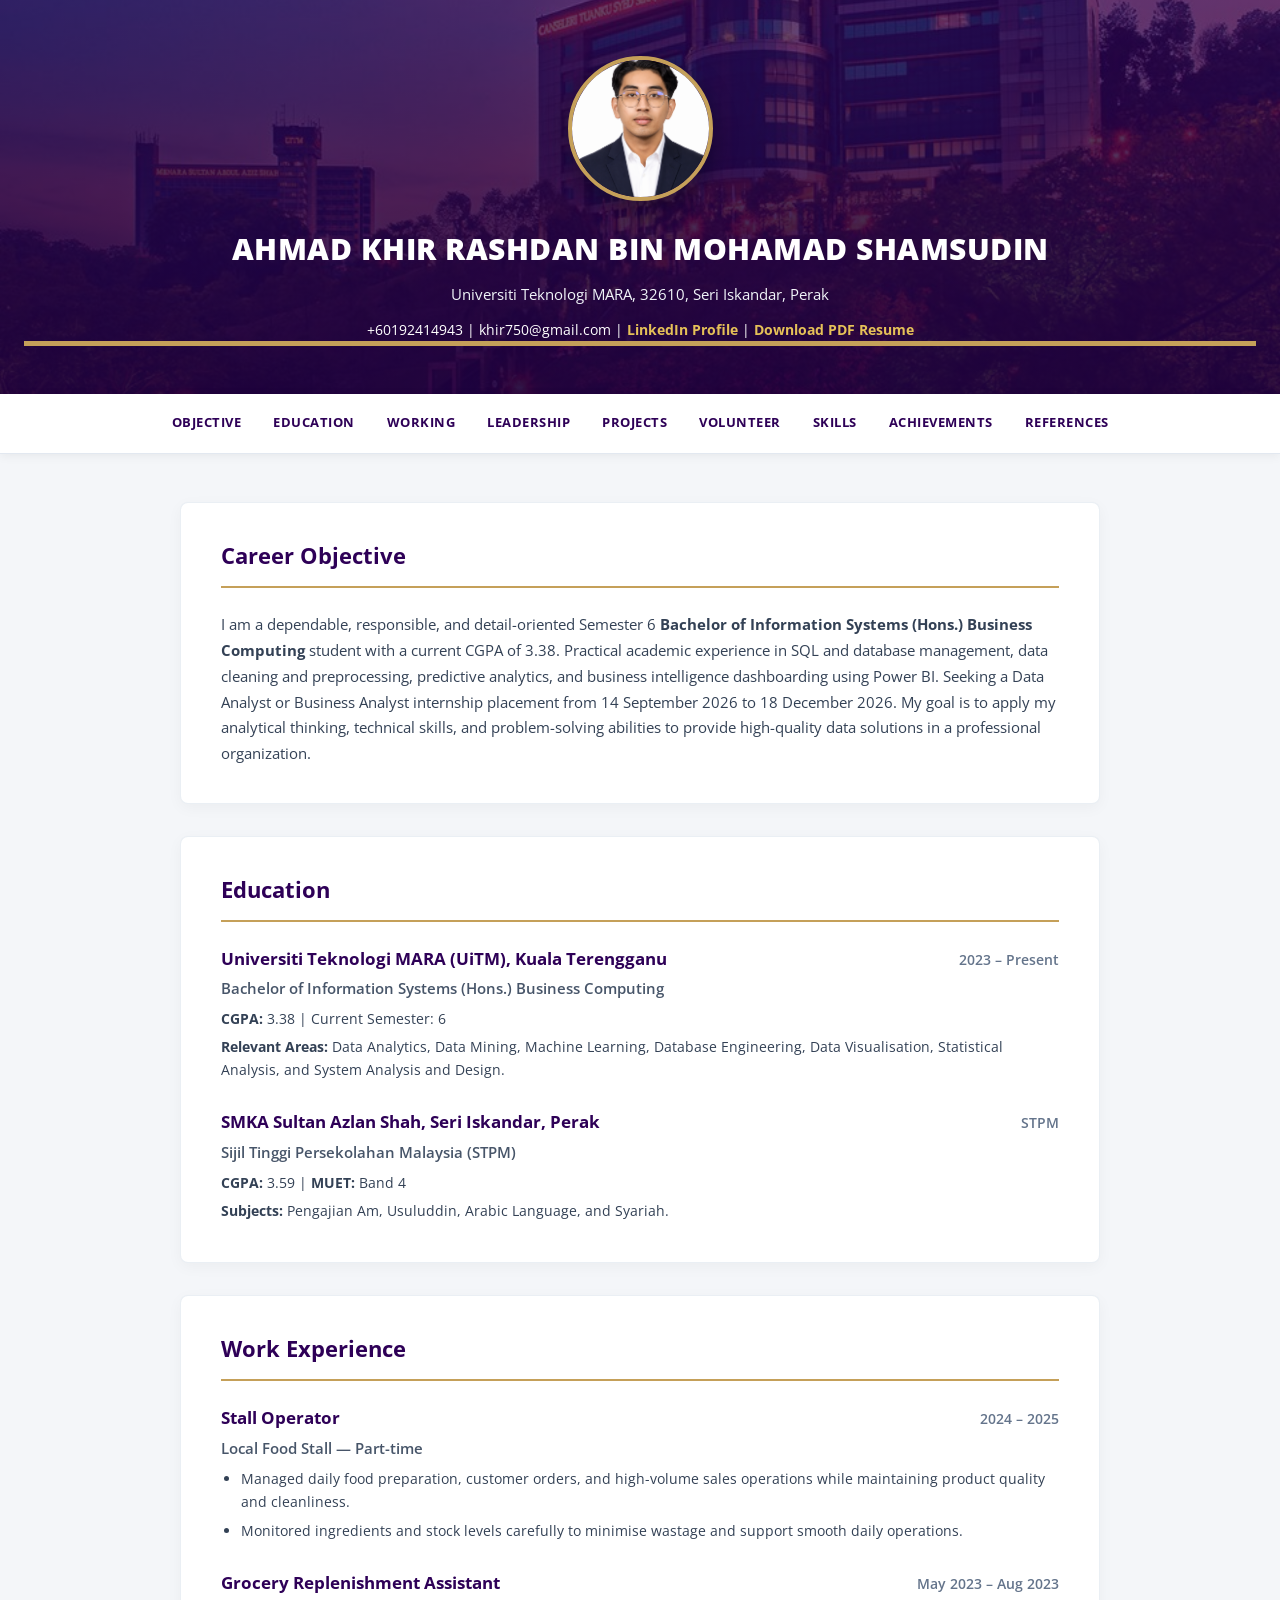
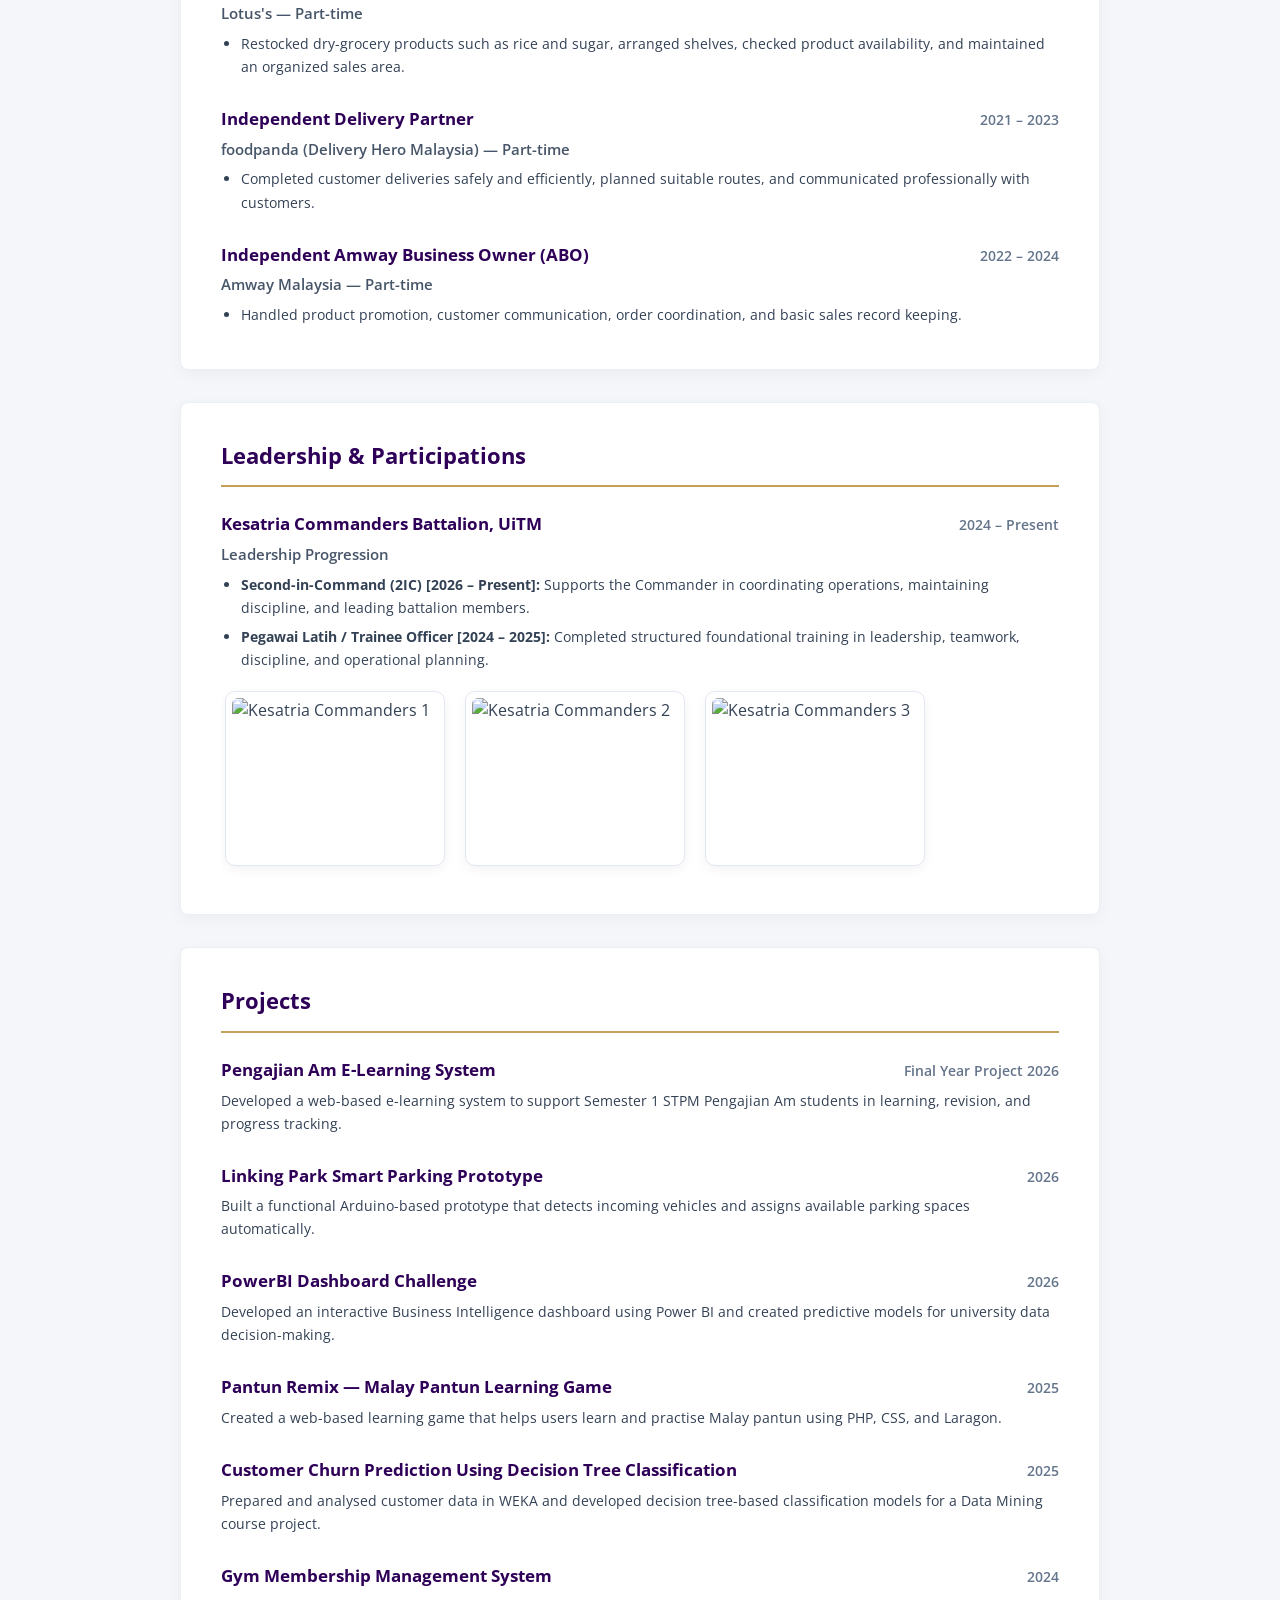
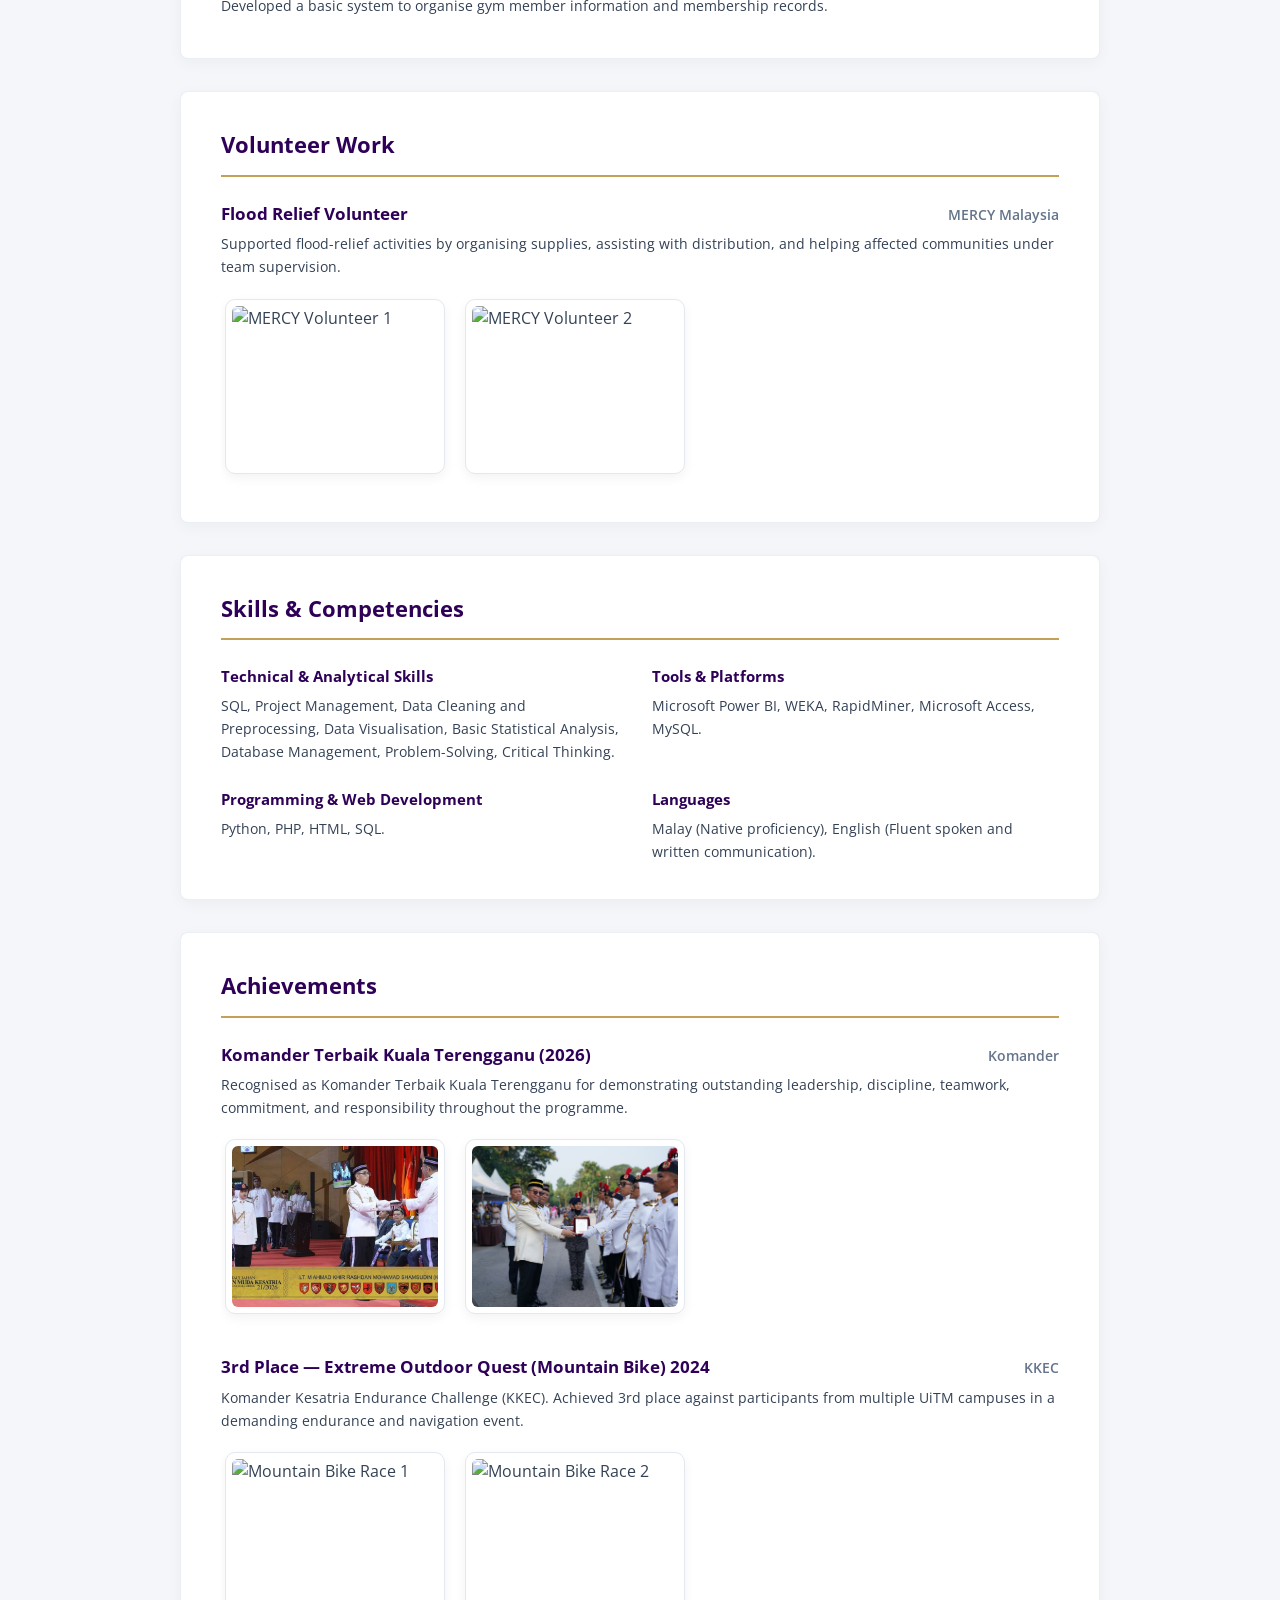
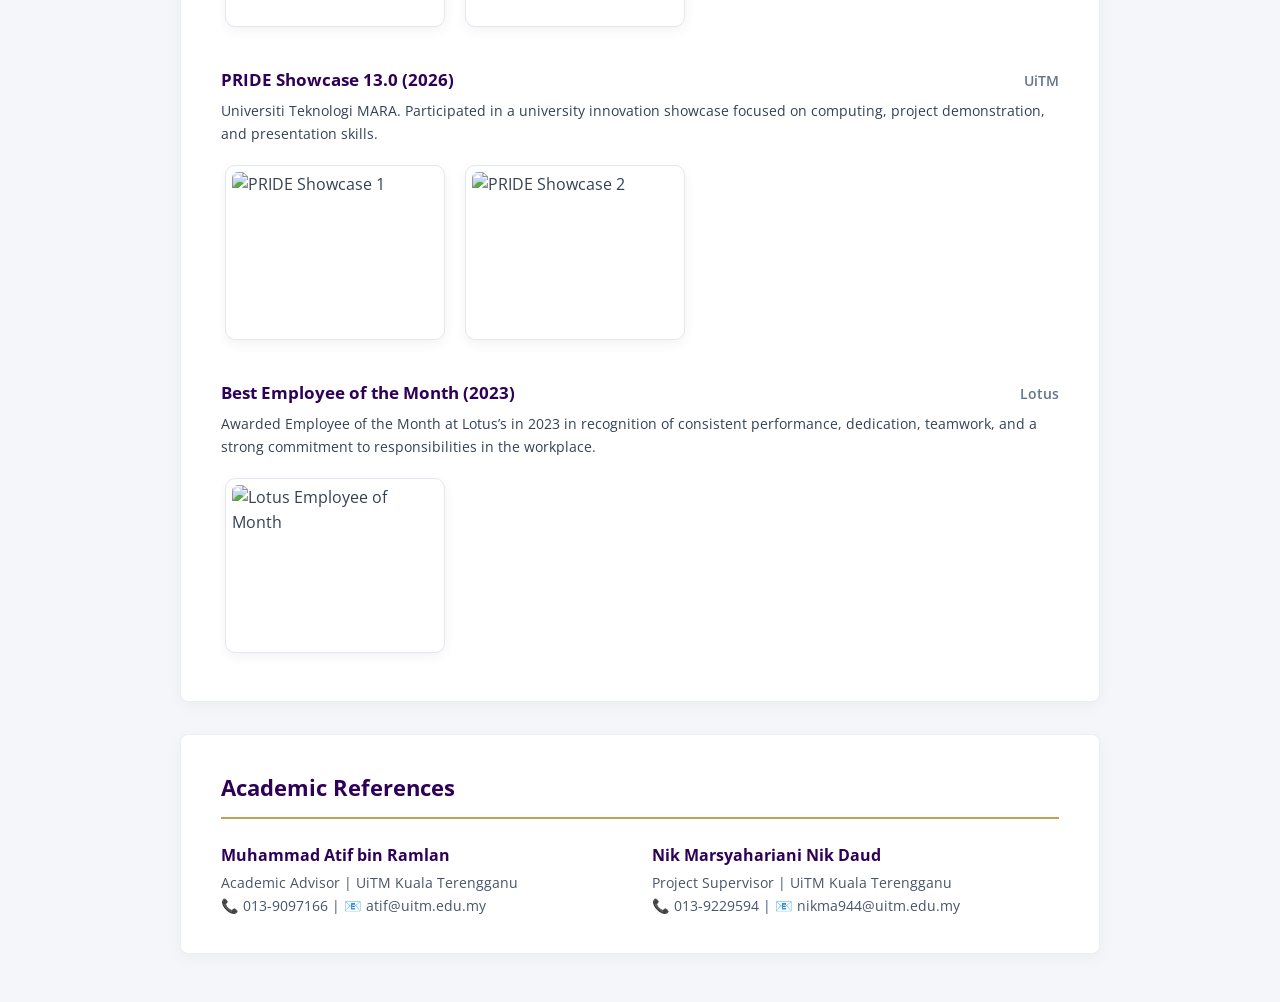
==== index.html @ ce9e4e2b "Remove external via.placeholder.com links completely and fix root workspace file paths" ====
<!DOCTYPE html>
<html lang="en">
<head>
  <meta charset="UTF-8">
  <meta name="viewport" content="width=device-width, initial-scale=1.0">
  <meta name="description" content="Resume & Portfolio - Ahmad Khir Rashdan Bin Mohamad Shamsudin">
  <title>Ahmad Khir Rashdan | Resume & Portfolio</title>
  <!-- Google Fonts -->
  <link rel="preconnect" href="https://fonts.googleapis.com">
  <link rel="preconnect" href="https://fonts.gstatic.com" crossorigin>
  <link href="https://fonts.googleapis.com/css2?family=Open+Sans:wght@400;600;700;800&display=swap" rel="stylesheet">
  <link rel="stylesheet" href="styles.css">
</head>
<body>

  <!-- TOP HEADER BANNER -->
  <header class="header-banner">
    
    <!-- UiTM Background Image Overlay -->
    <div class="header-bg-overlay"></div>

    <div class="header-content">
      
      <!-- Circular Profile Picture Container with Gold Ring -->
      <div class="profile-avatar-container">
        <img src="picture.png" alt="Ahmad Khir Rashdan" class="profile-img">
        <div class="profile-avatar-fallback">
          <span>AKR</span>
        </div>
      </div>

      <!-- Candidate Name & Details -->
      <h1 class="candidate-name">AHMAD KHIR RASHDAN BIN MOHAMAD SHAMSUDIN</h1>
      <p class="candidate-location">Universiti Teknologi MARA, 32610, Seri Iskandar, Perak</p>
      
      <p class="candidate-contact">
        <a href="tel:+60192414943">+60192414943</a> | 
        <a href="mailto:khir750@gmail.com">khir750@gmail.com</a> | 
        <a href="https://linkedin.com" target="_blank" class="gold-link">LinkedIn Profile</a> |
        <a href="Dokumen/RESUME AHMAD KHIR RASHDAN BIN MOHAMAD SHAMSUDIN.pdf" target="_blank" download class="gold-link">Download PDF Resume</a>
      </p>

    </div>
    <!-- Gold Line Accent at Bottom of Header -->
    <div class="gold-accent-line"></div>
  </header>

  <!-- HORIZONTAL NAVIGATION BAR -->
  <nav class="main-navbar" id="navbar">
    <div class="nav-container">
      <ul class="nav-menu">
        <li><a href="#objective" class="nav-item active">OBJECTIVE</a></li>
        <li><a href="#education" class="nav-item">EDUCATION</a></li>
        <li><a href="#working" class="nav-item">WORKING</a></li>
        <li><a href="#leadership" class="nav-item">LEADERSHIP</a></li>
        <li><a href="#projects" class="nav-item">PROJECTS</a></li>
        <li><a href="#volunteer" class="nav-item">VOLUNTEER</a></li>
        <li><a href="#skills" class="nav-item">SKILLS</a></li>
        <li><a href="#achievements" class="nav-item">ACHIEVEMENTS</a></li>
        <li><a href="#references" class="nav-item">REFERENCES</a></li>
      </ul>
    </div>
  </nav>

  <!-- MAIN CONTENT CONTAINER -->
  <main class="page-body">
    <div class="content-wrapper">

      <!-- SECTION 1: OBJECTIVE -->
      <section id="objective" class="resume-card">
        <h2 class="card-title">Career Objective</h2>
        <div class="card-divider"></div>
        <p class="prose-text">
          I am a dependable, responsible, and detail-oriented Semester 6 <strong>Bachelor of Information Systems (Hons.) Business Computing</strong> student with a current CGPA of 3.38. Practical academic experience in SQL and database management, data cleaning and preprocessing, predictive analytics, and business intelligence dashboarding using Power BI. Seeking a Data Analyst or Business Analyst internship placement from 14 September 2026 to 18 December 2026. My goal is to apply my analytical thinking, technical skills, and problem-solving abilities to provide high-quality data solutions in a professional organization.
        </p>
      </section>

      <!-- SECTION 2: EDUCATION -->
      <section id="education" class="resume-card">
        <h2 class="card-title">Education</h2>
        <div class="card-divider"></div>
        
        <div class="entry-item">
          <div class="entry-header">
            <h3>Universiti Teknologi MARA (UiTM), Kuala Terengganu</h3>
            <span class="entry-date">2023 – Present</span>
          </div>
          <p class="entry-subtitle">Bachelor of Information Systems (Hons.) Business Computing</p>
          <p class="entry-detail"><strong>CGPA:</strong> 3.38 | Current Semester: 6</p>
          <p class="entry-detail"><strong>Relevant Areas:</strong> Data Analytics, Data Mining, Machine Learning, Database Engineering, Data Visualisation, Statistical Analysis, and System Analysis and Design.</p>
        </div>

        <div class="entry-item">
          <div class="entry-header">
            <h3>SMKA Sultan Azlan Shah, Seri Iskandar, Perak</h3>
            <span class="entry-date">STPM</span>
          </div>
          <p class="entry-subtitle">Sijil Tinggi Persekolahan Malaysia (STPM)</p>
          <p class="entry-detail"><strong>CGPA:</strong> 3.59 | <strong>MUET:</strong> Band 4</p>
          <p class="entry-detail"><strong>Subjects:</strong> Pengajian Am, Usuluddin, Arabic Language, and Syariah.</p>
        </div>
      </section>

      <!-- SECTION 3: WORKING -->
      <section id="working" class="resume-card">
        <h2 class="card-title">Work Experience</h2>
        <div class="card-divider"></div>

        <div class="entry-item">
          <div class="entry-header">
            <h3>Stall Operator</h3>
            <span class="entry-date">2024 – 2025</span>
          </div>
          <p class="entry-subtitle">Local Food Stall — Part-time</p>
          <ul class="entry-bullets">
            <li>Managed daily food preparation, customer orders, and high-volume sales operations while maintaining product quality and cleanliness.</li>
            <li>Monitored ingredients and stock levels carefully to minimise wastage and support smooth daily operations.</li>
          </ul>
        </div>

        <div class="entry-item">
          <div class="entry-header">
            <h3>Grocery Replenishment Assistant</h3>
            <span class="entry-date">May 2023 – Aug 2023</span>
          </div>
          <p class="entry-subtitle">Lotus's — Part-time</p>
          <ul class="entry-bullets">
            <li>Restocked dry-grocery products such as rice and sugar, arranged shelves, checked product availability, and maintained an organized sales area.</li>
          </ul>
        </div>

        <div class="entry-item">
          <div class="entry-header">
            <h3>Independent Delivery Partner</h3>
            <span class="entry-date">2021 – 2023</span>
          </div>
          <p class="entry-subtitle">foodpanda (Delivery Hero Malaysia) — Part-time</p>
          <ul class="entry-bullets">
            <li>Completed customer deliveries safely and efficiently, planned suitable routes, and communicated professionally with customers.</li>
          </ul>
        </div>

        <div class="entry-item">
          <div class="entry-header">
            <h3>Independent Amway Business Owner (ABO)</h3>
            <span class="entry-date">2022 – 2024</span>
          </div>
          <p class="entry-subtitle">Amway Malaysia — Part-time</p>
          <ul class="entry-bullets">
            <li>Handled product promotion, customer communication, order coordination, and basic sales record keeping.</li>
          </ul>
        </div>
      </section>

      <!-- SECTION 4: LEADERSHIP -->
      <section id="leadership" class="resume-card">
        <h2 class="card-title">Leadership & Participations</h2>
        <div class="card-divider"></div>

        <div class="entry-item">
          <div class="entry-header">
            <h3>Kesatria Commanders Battalion, UiTM</h3>
            <span class="entry-date">2024 – Present</span>
          </div>
          <p class="entry-subtitle">Leadership Progression</p>
          <ul class="entry-bullets">
            <li><strong>Second-in-Command (2IC) [2026 – Present]:</strong> Supports the Commander in coordinating operations, maintaining discipline, and leading battalion members.</li>
            <li><strong>Pegawai Latih / Trainee Officer [2024 – 2025]:</strong> Completed structured foundational training in leadership, teamwork, discipline, and operational planning.</li>
          </ul>

          <!-- EVENT PHOTO GALLERY -->
          <div class="photo-gallery">
            <div class="photo-card">
              <img src="images/kesatria1.jpg" alt="Kesatria Commanders 1">
            </div>
            <div class="photo-card">
              <img src="images/kesatria2.jpg" alt="Kesatria Commanders 2">
            </div>
            <div class="photo-card">
              <img src="images/kesatria3.jpg" alt="Kesatria Commanders 3">
            </div>
          </div>
        </div>
      </section>

      <!-- SECTION 5: PROJECTS -->
      <section id="projects" class="resume-card">
        <h2 class="card-title">Projects</h2>
        <div class="card-divider"></div>

        <div class="entry-item">
          <div class="entry-header">
            <h3>Pengajian Am E-Learning System</h3>
            <span class="entry-date">Final Year Project 2026</span>
          </div>
          <p class="entry-detail">Developed a web-based e-learning system to support Semester 1 STPM Pengajian Am students in learning, revision, and progress tracking.</p>
        </div>

        <div class="entry-item">
          <div class="entry-header">
            <h3>Linking Park Smart Parking Prototype</h3>
            <span class="entry-date">2026</span>
          </div>
          <p class="entry-detail">Built a functional Arduino-based prototype that detects incoming vehicles and assigns available parking spaces automatically.</p>
        </div>

        <div class="entry-item">
          <div class="entry-header">
            <h3>PowerBI Dashboard Challenge</h3>
            <span class="entry-date">2026</span>
          </div>
          <p class="entry-detail">Developed an interactive Business Intelligence dashboard using Power BI and created predictive models for university data decision-making.</p>
        </div>

        <div class="entry-item">
          <div class="entry-header">
            <h3>Pantun Remix — Malay Pantun Learning Game</h3>
            <span class="entry-date">2025</span>
          </div>
          <p class="entry-detail">Created a web-based learning game that helps users learn and practise Malay pantun using PHP, CSS, and Laragon.</p>
        </div>

        <div class="entry-item">
          <div class="entry-header">
            <h3>Customer Churn Prediction Using Decision Tree Classification</h3>
            <span class="entry-date">2025</span>
          </div>
          <p class="entry-detail">Prepared and analysed customer data in WEKA and developed decision tree-based classification models for a Data Mining course project.</p>
        </div>

        <div class="entry-item">
          <div class="entry-header">
            <h3>Gym Membership Management System</h3>
            <span class="entry-date">2024</span>
          </div>
          <p class="entry-detail">Developed a basic system to organise gym member information and membership records.</p>
        </div>
      </section>

      <!-- SECTION 6: VOLUNTEER -->
      <section id="volunteer" class="resume-card">
        <h2 class="card-title">Volunteer Work</h2>
        <div class="card-divider"></div>

        <div class="entry-item">
          <div class="entry-header">
            <h3>Flood Relief Volunteer</h3>
            <span class="entry-date">MERCY Malaysia</span>
          </div>
          <p class="entry-detail">Supported flood-relief activities by organising supplies, assisting with distribution, and helping affected communities under team supervision.</p>
          
          <!-- VOLUNTEER PHOTO GALLERY -->
          <div class="photo-gallery">
            <div class="photo-card">
              <img src="images/mercy1.jpg" alt="MERCY Volunteer 1">
            </div>
            <div class="photo-card">
              <img src="images/mercy2.jpg" alt="MERCY Volunteer 2">
            </div>
          </div>
        </div>
      </section>

      <!-- SECTION 7: SKILLS -->
      <section id="skills" class="resume-card">
        <h2 class="card-title">Skills & Competencies</h2>
        <div class="card-divider"></div>

        <div class="skills-columns">
          <div class="skills-block">
            <h4>Technical & Analytical Skills</h4>
            <p>SQL, Project Management, Data Cleaning and Preprocessing, Data Visualisation, Basic Statistical Analysis, Database Management, Problem-Solving, Critical Thinking.</p>
          </div>
          <div class="skills-block">
            <h4>Tools & Platforms</h4>
            <p>Microsoft Power BI, WEKA, RapidMiner, Microsoft Access, MySQL.</p>
          </div>
          <div class="skills-block">
            <h4>Programming & Web Development</h4>
            <p>Python, PHP, HTML, SQL.</p>
          </div>
          <div class="skills-block">
            <h4>Languages</h4>
            <p>Malay (Native proficiency), English (Fluent spoken and written communication).</p>
          </div>
        </div>
      </section>

      <!-- SECTION 8: ACHIEVEMENTS -->
      <section id="achievements" class="resume-card">
        <h2 class="card-title">Achievements</h2>
        <div class="card-divider"></div>

        <div class="entry-item" style="margin-top: 1.5rem;">
          <div class="entry-header">
            <h3>Komander Terbaik Kuala Terengganu (2026)</h3>
            <span class="entry-date">Komander</span>
          </div>
          <p class="entry-detail">Recognised as Komander Terbaik Kuala Terengganu for demonstrating outstanding leadership, discipline, teamwork, commitment, and responsibility throughout the programme.</p>

          <div class="photo-gallery">
            <div class="photo-card">
              <img src="terbaik1.jpg" alt="Komander Terbaik 1">
            </div>
            <div class="photo-card">
              <img src="terbaik2.jpg" alt="Komander Terbaik 2">
            </div>
          </div>
        </div>
        
        <div class="entry-item" style="margin-top: 1.5rem;">
          <div class="entry-header">
            <h3>3rd Place — Extreme Outdoor Quest (Mountain Bike) 2024</h3>
            <span class="entry-date">KKEC</span>
          </div>
          <p class="entry-detail">Komander Kesatria Endurance Challenge (KKEC). Achieved 3rd place against participants from multiple UiTM campuses in a demanding endurance and navigation event.</p>
          
          <div class="photo-gallery">
            <div class="photo-card">
              <img src="images/bike1.jpg" alt="Mountain Bike Race 1">
            </div>
            <div class="photo-card">
              <img src="images/bike2.jpg" alt="Mountain Bike Race 2">
            </div>
          </div>
        </div>

        <div class="entry-item" style="margin-top: 1.5rem;">
          <div class="entry-header">
            <h3>PRIDE Showcase 13.0 (2026)</h3>
            <span class="entry-date">UiTM</span>
          </div>
          <p class="entry-detail">Universiti Teknologi MARA. Participated in a university innovation showcase focused on computing, project demonstration, and presentation skills.</p>

          <div class="photo-gallery">
            <div class="photo-card">
              <img src="images/pride1.jpg" alt="PRIDE Showcase 1">
            </div>
            <div class="photo-card">
              <img src="images/pride2.jpg" alt="PRIDE Showcase 2">
            </div>
          </div>
        </div>

        <div class="entry-item" style="margin-top: 1.5rem;">
          <div class="entry-header">
            <h3>Best Employee of the Month (2023)</h3>
            <span class="entry-date">Lotus</span>
          </div>
          <p class="entry-detail">Awarded Employee of the Month at Lotus’s in 2023 in recognition of consistent performance, dedication, teamwork, and a strong commitment to responsibilities in the workplace.</p>

          <div class="photo-gallery">
            <div class="photo-card">
              <img src="images/lotus1.jpg" alt="Lotus Employee of Month">
            </div>
          </div>
        </div>
        
      </section>

      <!-- SECTION 9: REFERENCES -->
      <section id="references" class="resume-card">
        <h2 class="card-title">Academic References</h2>
        <div class="card-divider"></div>

        <div class="references-grid">
          <div class="ref-item">
            <h4>Muhammad Atif bin Ramlan</h4>
            <p>Academic Advisor | UiTM Kuala Terengganu</p>
            <p>📞 013-9097166 | 📧 atif@uitm.edu.my</p>
          </div>
          <div class="ref-item">
            <h4>Nik Marsyahariani Nik Daud</h4>
            <p>Project Supervisor | UiTM Kuala Terengganu</p>
            <p>📞 013-9229594 | 📧 nikma944@uitm.edu.my</p>
          </div>
        </div>
      </section>

    </div>
  </main>

  <script src="script.js"></script>
</body>
</html>
---- styles.css ----
/* ==========================================================================
   UiTM Corporate Theme (Purple & Gold Design System)
   ========================================================================== */

*, *::before, *::after {
  box-sizing: border-box;
  margin: 0;
  padding: 0;
}

html {
  scroll-behavior: smooth;
  font-size: 16px;
}

body {
  background-color: #f4f6f9;
  color: #334155;
  font-family: 'Open Sans', -apple-system, BlinkMacSystemFont, sans-serif;
  line-height: 1.6;
  min-height: 100vh;
}

/* ==========================================================================
   TOP HEADER BANNER (UiTM Corporate Purple & Gold)
   ========================================================================== */
.header-banner {
  position: relative;
  background-color: #b4b1b7; /* UiTM Corporate Dark Purple Fallback */
  
  /* UITM BANNER BACKGROUND IMAGE:
     Save your UiTM banner photo in this folder as 'uitm-bg.jpg' or 'banner.jpg' */
  background-image: url('uitm-bg.jpg'), url('uitm-bg.png'), url('banner.jpg'), url('banner.png');
  background-size: cover;
  background-position: center center;
  background-repeat: no-repeat;
  
  padding: 3.5rem 1.5rem 3rem 1.5rem;
  text-align: center;
  color: #ffffff;
  overflow: hidden;
}

/* Background Overlay Tint - Blends UiTM photo with signature UiTM Purple */
.header-bg-overlay {
  position: absolute;
  top: 0;
  left: 0;
  width: 100%;
  height: 100%;
  background: linear-gradient(180deg, rgba(46, 0, 87, 0.72) 0%, rgba(30, 0, 64, 0.92) 100%);
  z-index: 1;
}

.header-content {
  position: relative;
  z-index: 2;
  max-width: 900px;
  margin: 0 auto;
}

/* Profile Picture Container with UiTM Gold Ring */
.profile-avatar-container {
  width: 145px;
  height: 145px;
  border-radius: 50%;
  border: 4px solid #c5a059; /* Gold Ring Accent */
  margin: 0 auto 1.5rem auto;
  overflow: hidden;
  box-shadow: 0 8px 24px rgba(0, 0, 0, 0.35);
  position: relative;
  background: #1e0040;
}

.profile-img {
  width: 100%;
  height: 100%;
  object-fit: cover;
  display: block;
}

.profile-avatar-fallback {
  display: none;
  width: 100%;
  height: 100%;
  align-items: center;
  justify-content: center;
  background: #1e0040;
  color: #c5a059;
  font-size: 2.2rem;
  font-weight: 800;
  letter-spacing: 1px;
}

/* Candidate Typography */
.candidate-name {
  font-family: 'Open Sans', sans-serif;
  font-size: 1.85rem;
  font-weight: 800;
  color: #ffffff;
  letter-spacing: 0.5px;
  margin-bottom: 0.6rem;
  text-transform: uppercase;
}

.candidate-location {
  font-size: 0.95rem;
  color: #f1f5f9;
  margin-bottom: 0.75rem;
  font-weight: 400;
}

.candidate-contact {
  font-size: 0.9rem;
  color: #ffffff;
}

.candidate-contact a {
  color: #ffffff;
  text-decoration: none;
}

.candidate-contact a.gold-link {
  color: #e5c158; /* UiTM Gold Yellow link text */
  font-weight: 700;
}

.candidate-contact a.gold-link:hover {
  text-decoration: underline;
}

/* Gold Accent Line at Bottom of Header */
.gold-accent-line {
  position: relative;
  z-index: 3;
  height: 5px;
  background: #c5a059;
  width: 100%;
}

/* ==========================================================================
   HORIZONTAL NAVIGATION BAR
   ========================================================================== */
.main-navbar {
  position: sticky;
  top: 0;
  z-index: 100;
  background: #ffffff;
  box-shadow: 0 2px 10px rgba(0, 0, 0, 0.06);
  border-bottom: 1px solid #e2e8f0;
}

.nav-container {
  max-width: 1140px;
  margin: 0 auto;
  padding: 0 1rem;
}

.nav-menu {
  display: flex;
  justify-content: center;
  align-items: center;
  list-style: none;
  flex-wrap: wrap;
}

.nav-item {
  display: block;
  padding: 1.1rem 1rem;
  font-family: 'Open Sans', sans-serif;
  font-size: 0.82rem;
  font-weight: 700;
  color: #2e0057; /* UiTM Purple */
  text-decoration: none;
  letter-spacing: 0.5px;
  transition: all 0.2s ease;
  border-bottom: 3px solid transparent;
}

.nav-item:hover, .nav-item.active {
  color: #3a096c;
  border-bottom-color: #c5a059; /* UiTM Gold */
}

/* ==========================================================================
   MAIN CONTENT CARDS
   ========================================================================== */
.page-body {
  background-color: #f4f6f9;
  padding: 3rem 1.5rem;
  min-height: 80vh;
}

.content-wrapper {
  max-width: 920px;
  margin: 0 auto;
  display: flex;
  flex-direction: column;
  gap: 2rem;
}

.resume-card {
  background: #ffffff;
  border-radius: 8px;
  padding: 2.25rem 2.5rem;
  box-shadow: 0 4px 15px rgba(0, 0, 0, 0.04);
  border: 1px solid rgba(226, 232, 240, 0.7);
  scroll-margin-top: 5rem;
}

.card-title {
  font-family: 'Open Sans', sans-serif;
  font-size: 1.35rem;
  font-weight: 700;
  color: #2e0057; /* UiTM Purple */
  margin-bottom: 0.75rem;
}

.card-divider {
  height: 2px;
  background: #c5a059; /* UiTM Gold Divider */
  width: 100%;
  margin-bottom: 1.5rem;
}

.prose-text {
  font-size: 0.95rem;
  color: #334155;
  line-height: 1.7;
}

/* Entry Items (Education, Work, Projects, etc.) */
.entry-item {
  margin-bottom: 1.75rem;
}

.entry-item:last-child {
  margin-bottom: 0;
}

.entry-header {
  display: flex;
  justify-content: space-between;
  align-items: baseline;
  margin-bottom: 0.3rem;
}

.entry-header h3 {
  font-size: 1.05rem;
  font-weight: 700;
  color: #2e0057; /* UiTM Purple */
}

.entry-date {
  font-size: 0.85rem;
  color: #64748b;
  font-weight: 600;
}

.entry-subtitle {
  font-size: 0.92rem;
  color: #475569;
  font-weight: 600;
  margin-bottom: 0.4rem;
}

.entry-detail {
  font-size: 0.9rem;
  color: #334155;
  margin-bottom: 0.3rem;
}

.entry-bullets {
  margin-left: 1.25rem;
  font-size: 0.9rem;
  color: #334155;
}

.entry-bullets li {
  margin-bottom: 0.4rem;
}

/* ==========================================================================
   PHOTO GALLERY & CARDS
   ========================================================================== */
.photo-gallery {
  display: flex;
  gap: 1.25rem;
  margin-top: 1rem;
  overflow-x: auto;
  padding: 0.25rem 0.25rem 0.75rem 0.25rem;
  scrollbar-width: thin;
}

.photo-gallery::-webkit-scrollbar {
  height: 6px;
}

.photo-gallery::-webkit-scrollbar-thumb {
  background: #cbd5e1;
  border-radius: 10px;
}

.photo-card {
  flex: 0 0 220px;
  height: 175px;
  background: #ffffff;
  border-radius: 10px;
  border: 1px solid #e2e8f0;
  padding: 6px;
  box-shadow: 0 4px 12px rgba(0, 0, 0, 0.05);
  overflow: hidden;
  transition: transform 0.2s ease, box-shadow 0.2s ease;
}

.photo-card:hover {
  transform: translateY(-4px);
  box-shadow: 0 8px 24px rgba(0, 0, 0, 0.12);
}

.photo-card img {
  width: 100%;
  height: 100%;
  object-fit: cover;
  border-radius: 6px;
  display: block;
}

/* Skills Grid */
.skills-columns {
  display: grid;
  grid-template-columns: repeat(auto-fit, minmax(380px, 1fr));
  gap: 1.5rem;
}

.skills-block h4 {
  font-size: 0.95rem;
  font-weight: 700;
  color: #2e0057; /* UiTM Purple */
  margin-bottom: 0.35rem;
}

.skills-block p {
  font-size: 0.9rem;
  color: #334155;
}

/* References Grid */
.references-grid {
  display: grid;
  grid-template-columns: repeat(auto-fit, minmax(300px, 1fr));
  gap: 1.5rem;
}

.ref-item h4 {
  font-size: 1rem;
  font-weight: 700;
  color: #2e0057; /* UiTM Purple */
  margin-bottom: 0.2rem;
}

.ref-item p {
  font-size: 0.88rem;
  color: #475569;
}

/* Responsive Queries */
@media (max-width: 768px) {
  .candidate-name {
    font-size: 1.4rem;
  }
  .nav-item {
    padding: 0.75rem 0.6rem;
    font-size: 0.75rem;
  }
  .entry-header {
    flex-direction: column;
  }
  .resume-card {
    padding: 1.5rem;
  }
  .skills-columns {
    grid-template-columns: 1fr;
  }
  .photo-card {
    flex: 0 0 170px;
    height: 140px;
  }
}
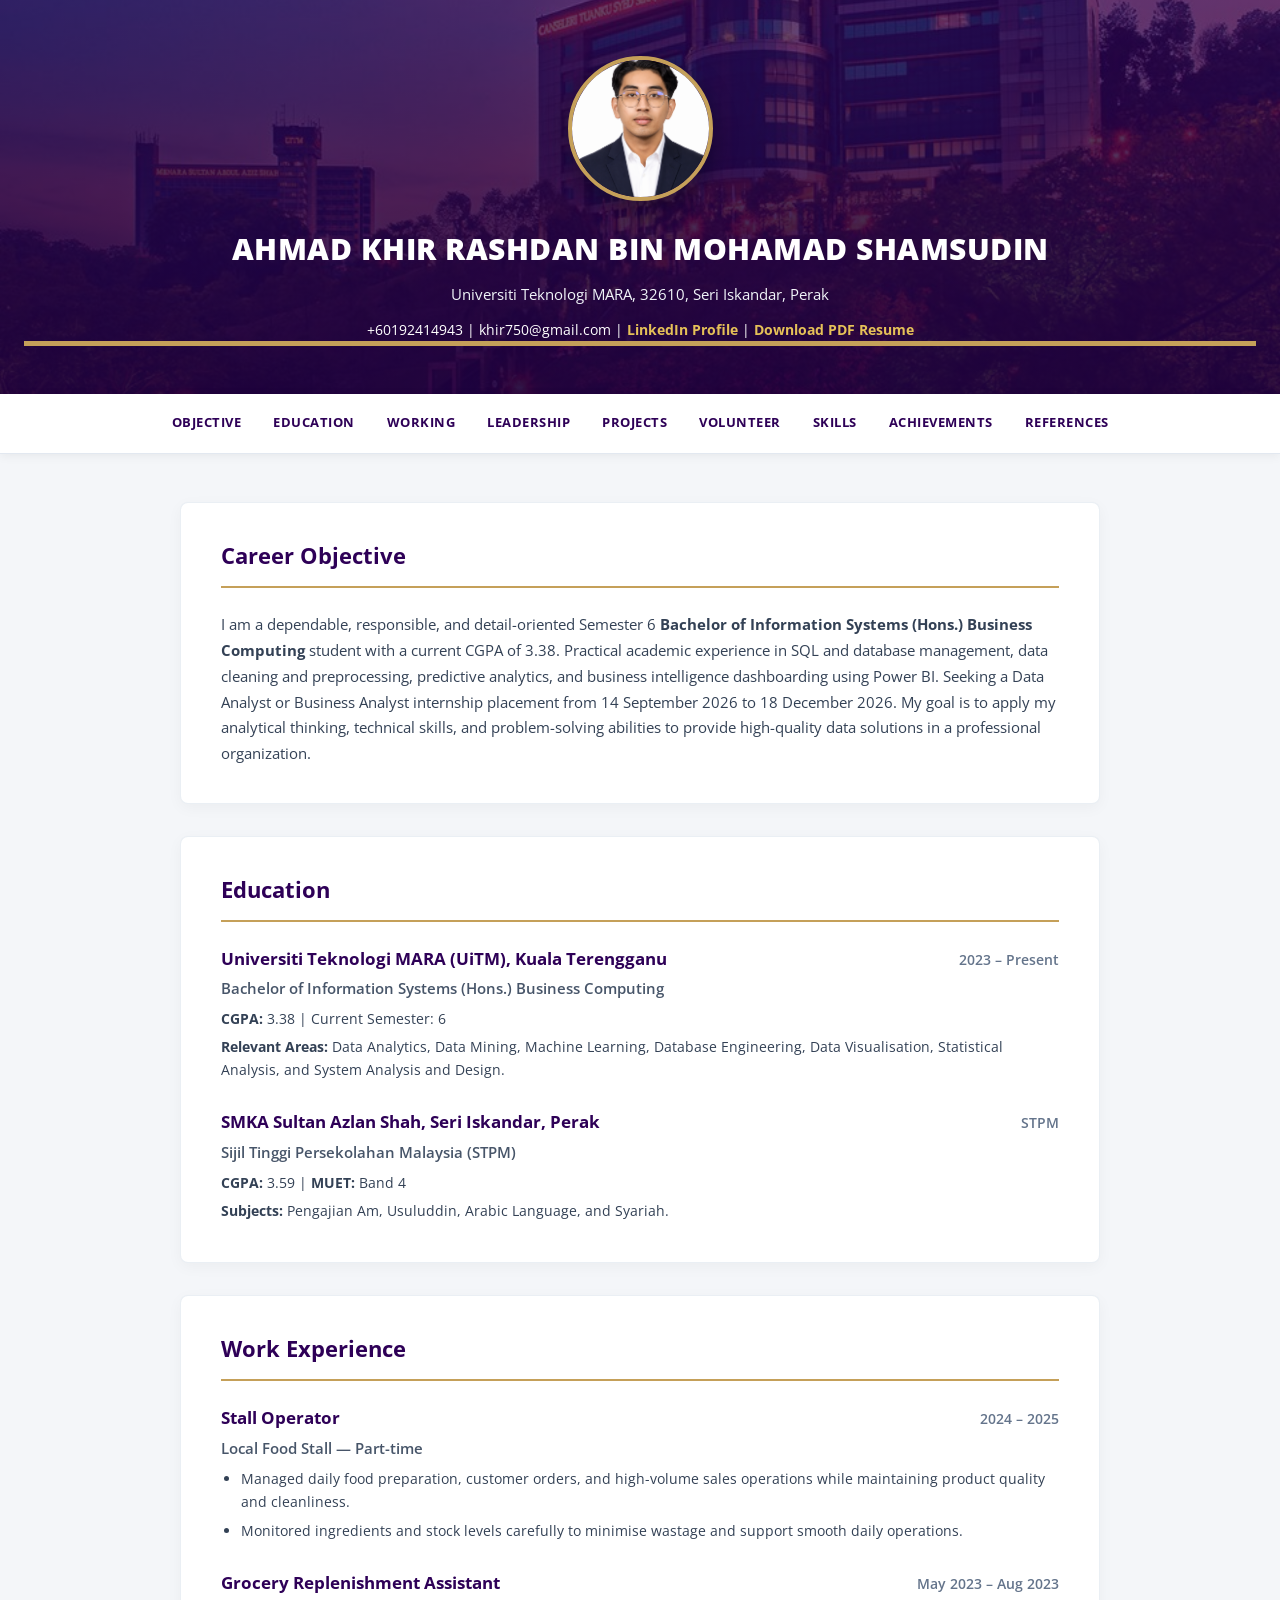
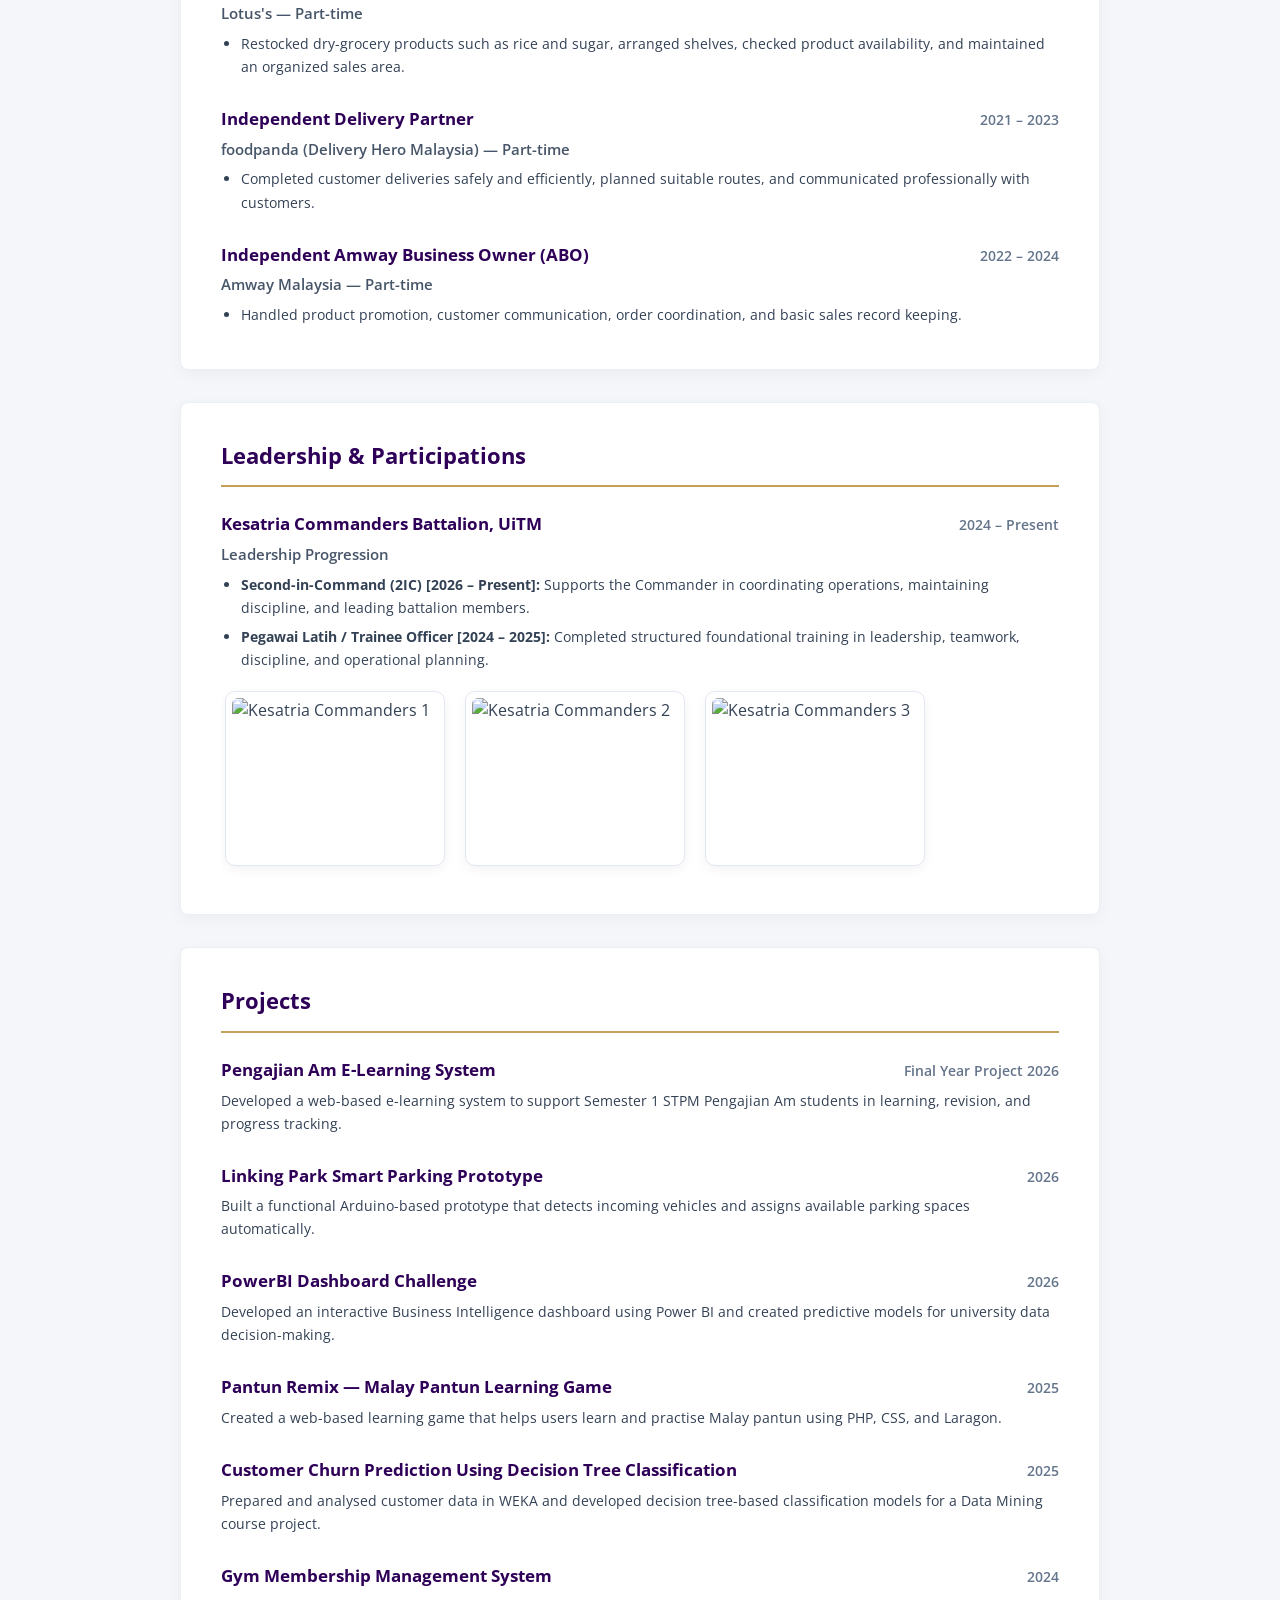
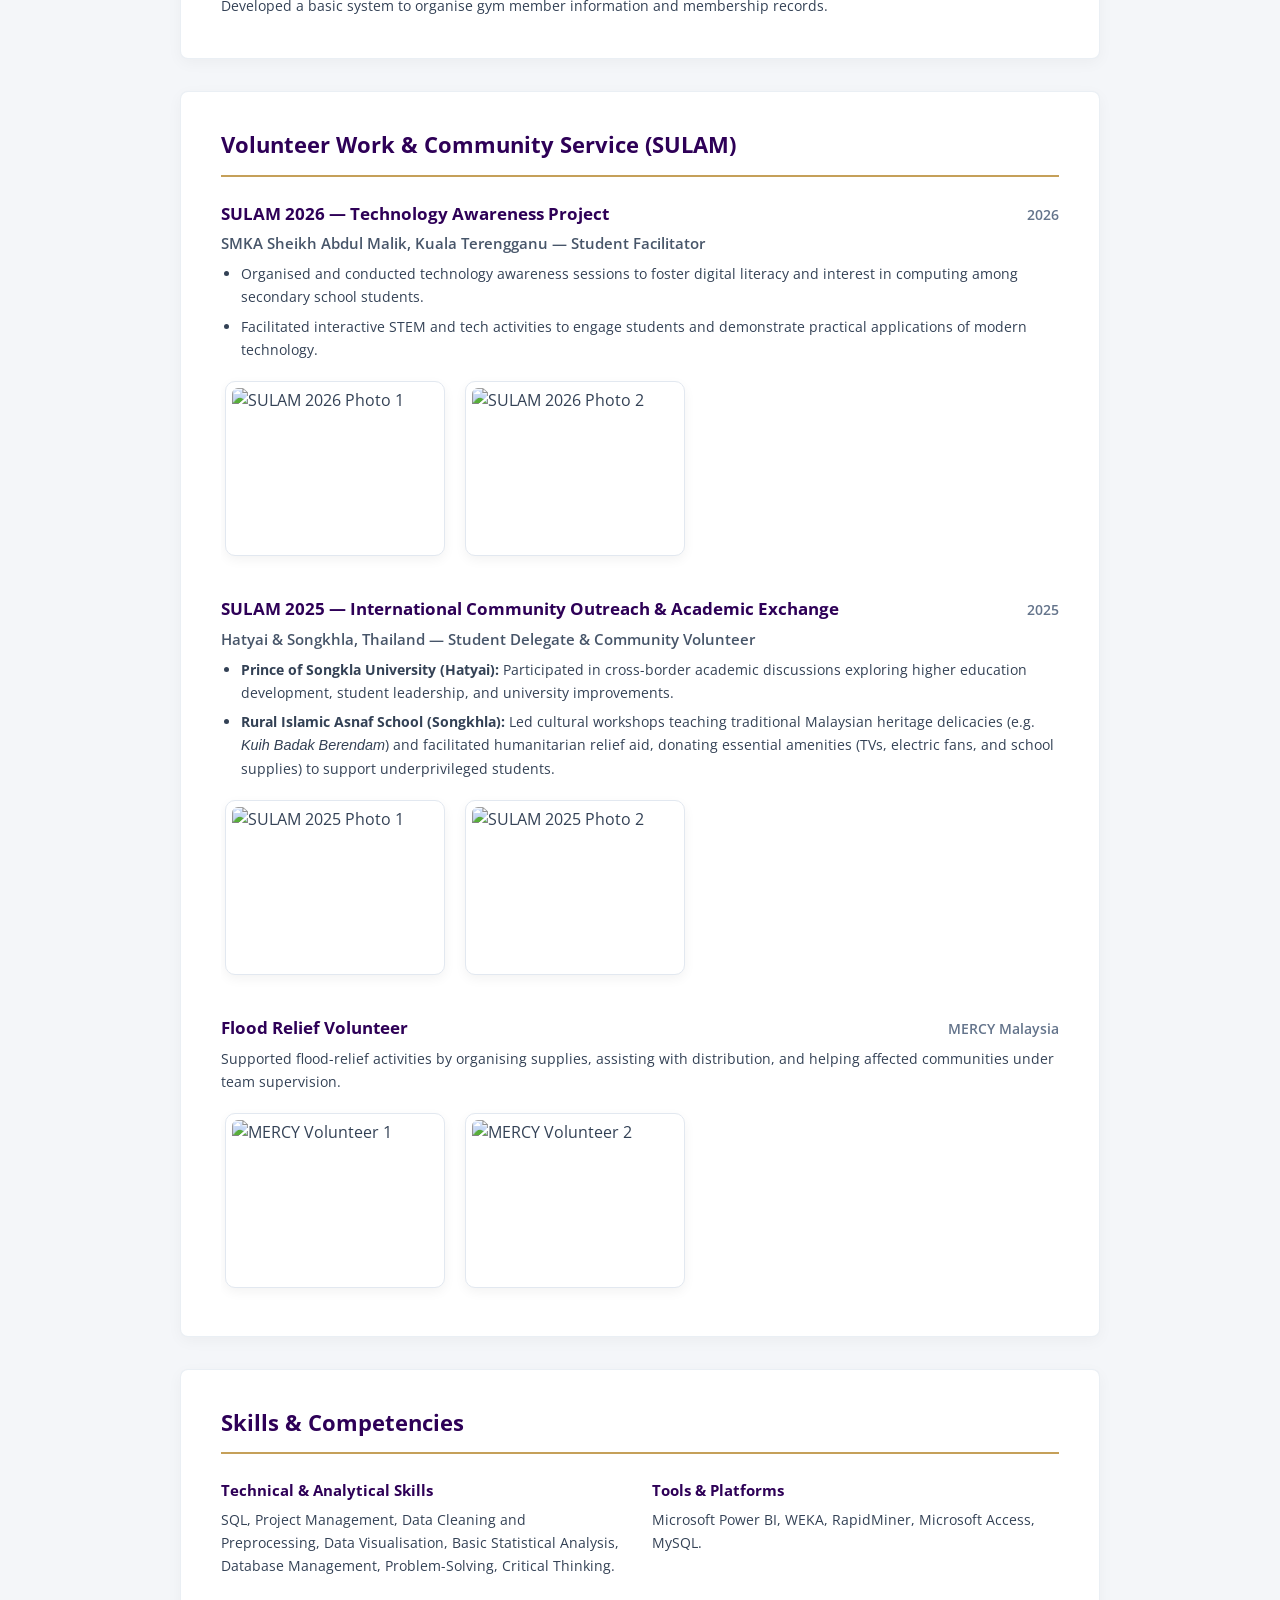
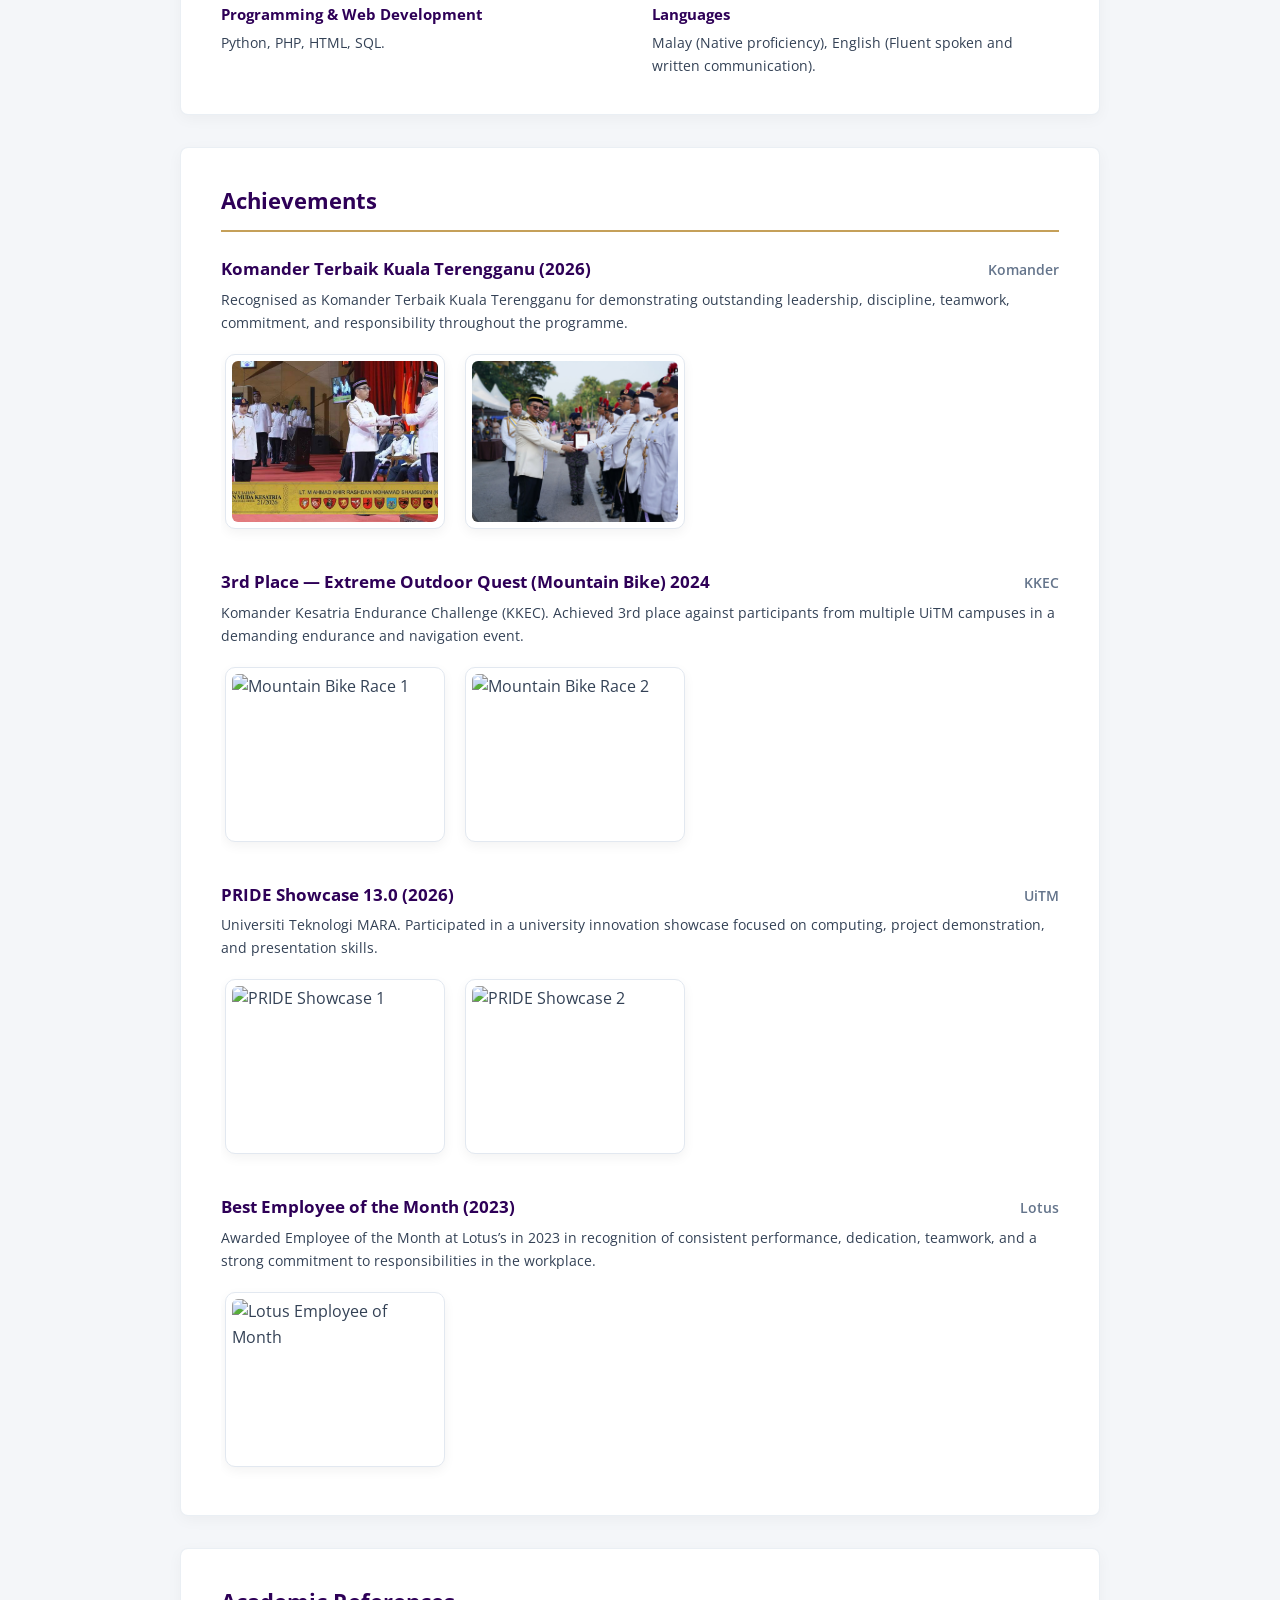
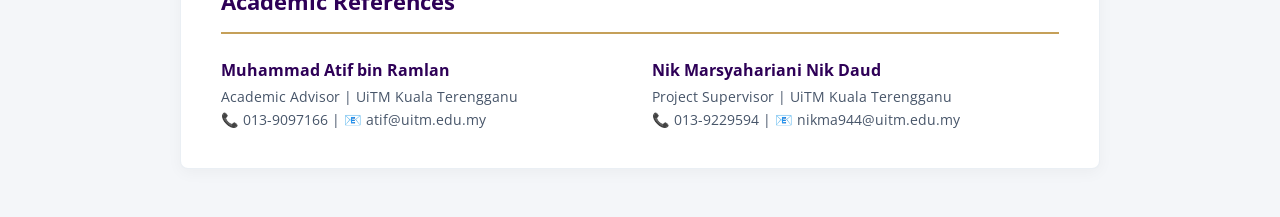
==== commit 74728f41: "Add separate SULAM 2026 and international SULAM 2025 entries to Volunteer section" ====
--- a/index.html
+++ b/index.html
@@ -239,23 +239,67 @@
 
       <!-- SECTION 6: VOLUNTEER -->
       <section id="volunteer" class="resume-card">
-        <h2 class="card-title">Volunteer Work</h2>
-        <div class="card-divider"></div>
-
-        <div class="entry-item">
+        <h2 class="card-title">Volunteer Work & Community Service (SULAM)</h2>
+        <div class="card-divider"></div>
+
+        <!-- SULAM 2026 -->
+        <div class="entry-item">
+          <div class="entry-header">
+            <h3>SULAM 2026 — Technology Awareness Project</h3>
+            <span class="entry-date">2026</span>
+          </div>
+          <p class="entry-subtitle">SMKA Sheikh Abdul Malik, Kuala Terengganu — Student Facilitator</p>
+          <ul class="entry-bullets">
+            <li>Organised and conducted technology awareness sessions to foster digital literacy and interest in computing among secondary school students.</li>
+            <li>Facilitated interactive STEM and tech activities to engage students and demonstrate practical applications of modern technology.</li>
+          </ul>
+          
+          <div class="photo-gallery">
+            <div class="photo-card">
+              <img src="sulam2026_1.jpg" alt="SULAM 2026 Photo 1">
+            </div>
+            <div class="photo-card">
+              <img src="sulam2026_2.jpg" alt="SULAM 2026 Photo 2">
+            </div>
+          </div>
+        </div>
+
+        <!-- SULAM 2025 -->
+        <div class="entry-item" style="margin-top: 1.75rem;">
+          <div class="entry-header">
+            <h3>SULAM 2025 — International Community Outreach & Academic Exchange</h3>
+            <span class="entry-date">2025</span>
+          </div>
+          <p class="entry-subtitle">Hatyai & Songkhla, Thailand — Student Delegate & Community Volunteer</p>
+          <ul class="entry-bullets">
+            <li><strong>Prince of Songkla University (Hatyai):</strong> Participated in cross-border academic discussions exploring higher education development, student leadership, and university improvements.</li>
+            <li><strong>Rural Islamic Asnaf School (Songkhla):</strong> Led cultural workshops teaching traditional Malaysian heritage delicacies (e.g. <em>Kuih Badak Berendam</em>) and facilitated humanitarian relief aid, donating essential amenities (TVs, electric fans, and school supplies) to support underprivileged students.</li>
+          </ul>
+
+          <div class="photo-gallery">
+            <div class="photo-card">
+              <img src="sulam2025_1.jpg" alt="SULAM 2025 Photo 1">
+            </div>
+            <div class="photo-card">
+              <img src="sulam2025_2.jpg" alt="SULAM 2025 Photo 2">
+            </div>
+          </div>
+        </div>
+
+        <!-- MERCY MALAYSIA FLOOD RELIEF -->
+        <div class="entry-item" style="margin-top: 1.75rem;">
           <div class="entry-header">
             <h3>Flood Relief Volunteer</h3>
             <span class="entry-date">MERCY Malaysia</span>
           </div>
           <p class="entry-detail">Supported flood-relief activities by organising supplies, assisting with distribution, and helping affected communities under team supervision.</p>
           
-          <!-- VOLUNTEER PHOTO GALLERY -->
-          <div class="photo-gallery">
-            <div class="photo-card">
-              <img src="images/mercy1.jpg" alt="MERCY Volunteer 1">
-            </div>
-            <div class="photo-card">
-              <img src="images/mercy2.jpg" alt="MERCY Volunteer 2">
+          <div class="photo-gallery">
+            <div class="photo-card">
+              <img src="mercy1.jpg" alt="MERCY Volunteer 1">
+            </div>
+            <div class="photo-card">
+              <img src="mercy2.jpg" alt="MERCY Volunteer 2">
             </div>
           </div>
         </div>
@@ -317,10 +361,10 @@
           
           <div class="photo-gallery">
             <div class="photo-card">
-              <img src="images/bike1.jpg" alt="Mountain Bike Race 1">
-            </div>
-            <div class="photo-card">
-              <img src="images/bike2.jpg" alt="Mountain Bike Race 2">
+              <img src="imagesbike1.jpg" alt="Mountain Bike Race 1">
+            </div>
+            <div class="photo-card">
+              <img src="imagesbike2.jpg" alt="Mountain Bike Race 2">
             </div>
           </div>
         </div>
@@ -334,10 +378,10 @@
 
           <div class="photo-gallery">
             <div class="photo-card">
-              <img src="images/pride1.jpg" alt="PRIDE Showcase 1">
-            </div>
-            <div class="photo-card">
-              <img src="images/pride2.jpg" alt="PRIDE Showcase 2">
+              <img src="imagespride1.jpg" alt="PRIDE Showcase 1">
+            </div>
+            <div class="photo-card">
+              <img src="imagespride2.jpg" alt="PRIDE Showcase 2">
             </div>
           </div>
         </div>
@@ -351,7 +395,7 @@
 
           <div class="photo-gallery">
             <div class="photo-card">
-              <img src="images/lotus1.jpg" alt="Lotus Employee of Month">
+              <img src="imageslotus1.jpg" alt="Lotus Employee of Month">
             </div>
           </div>
         </div>
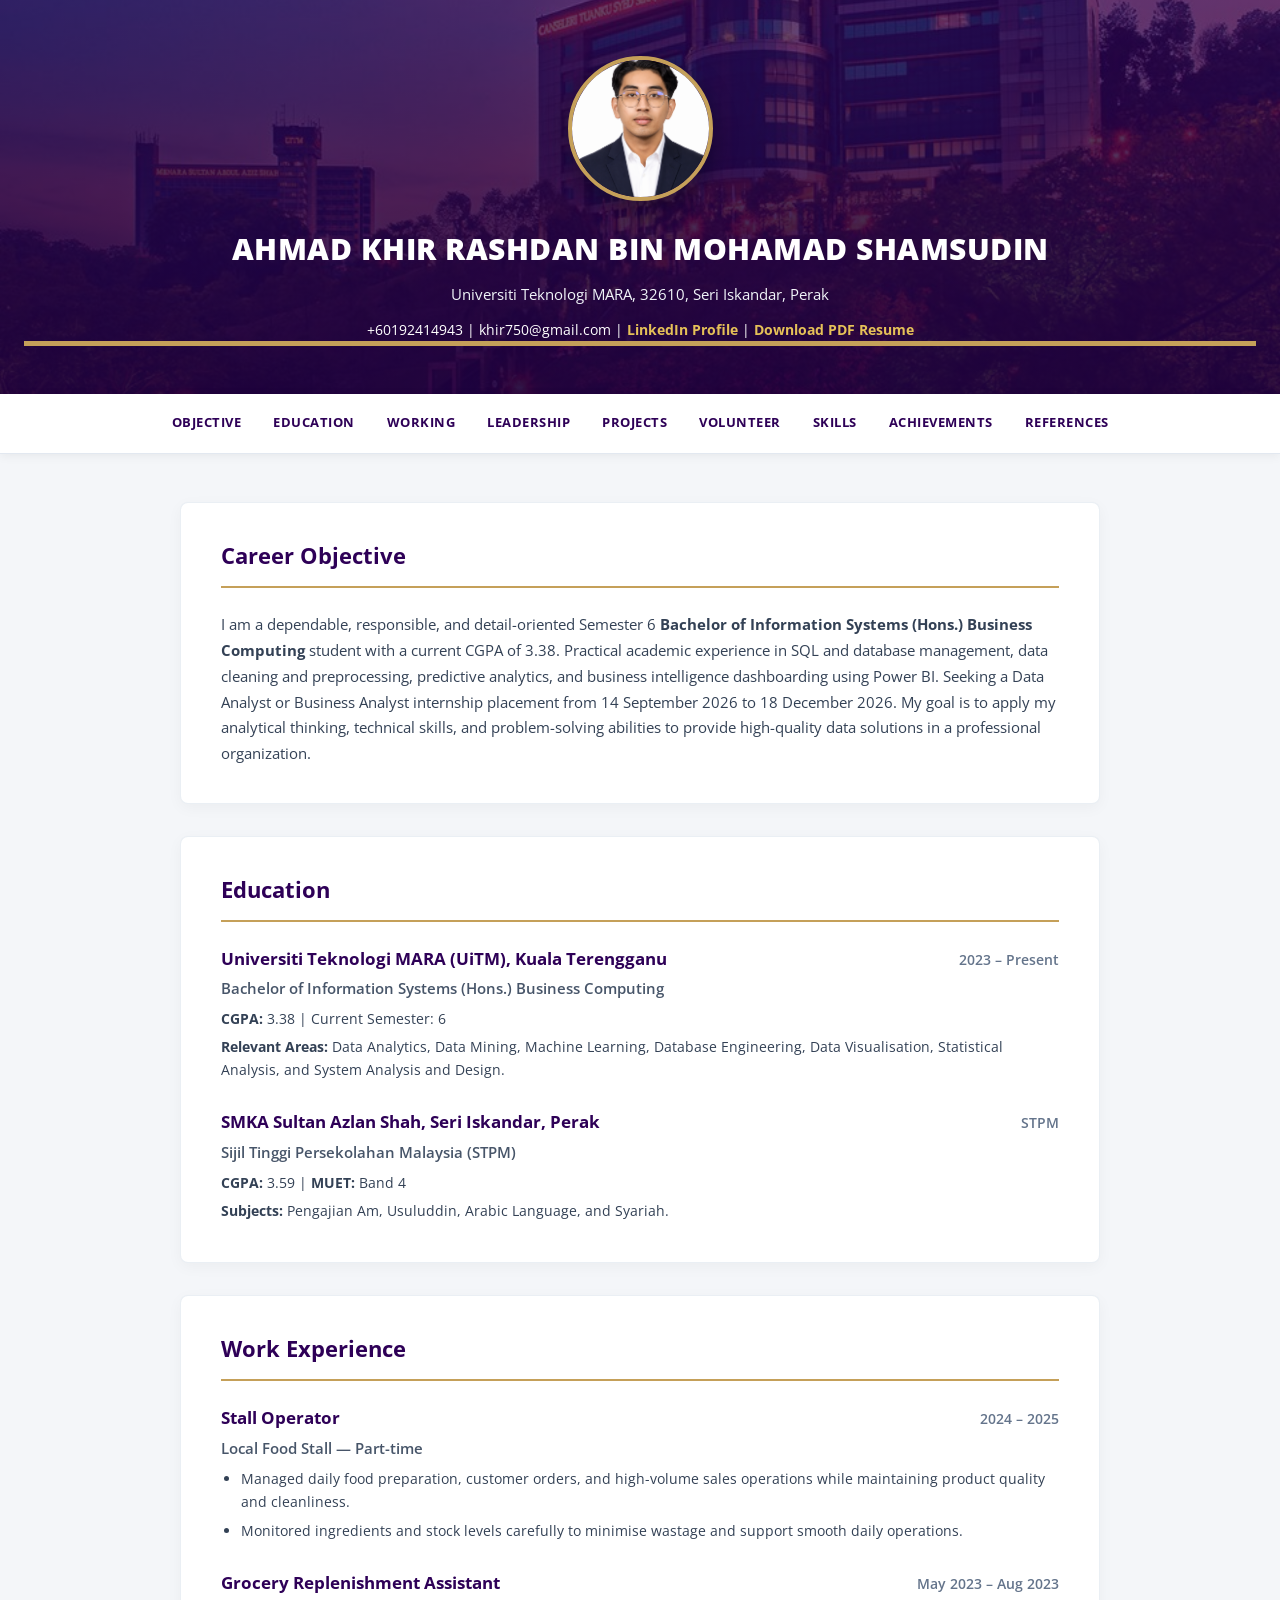
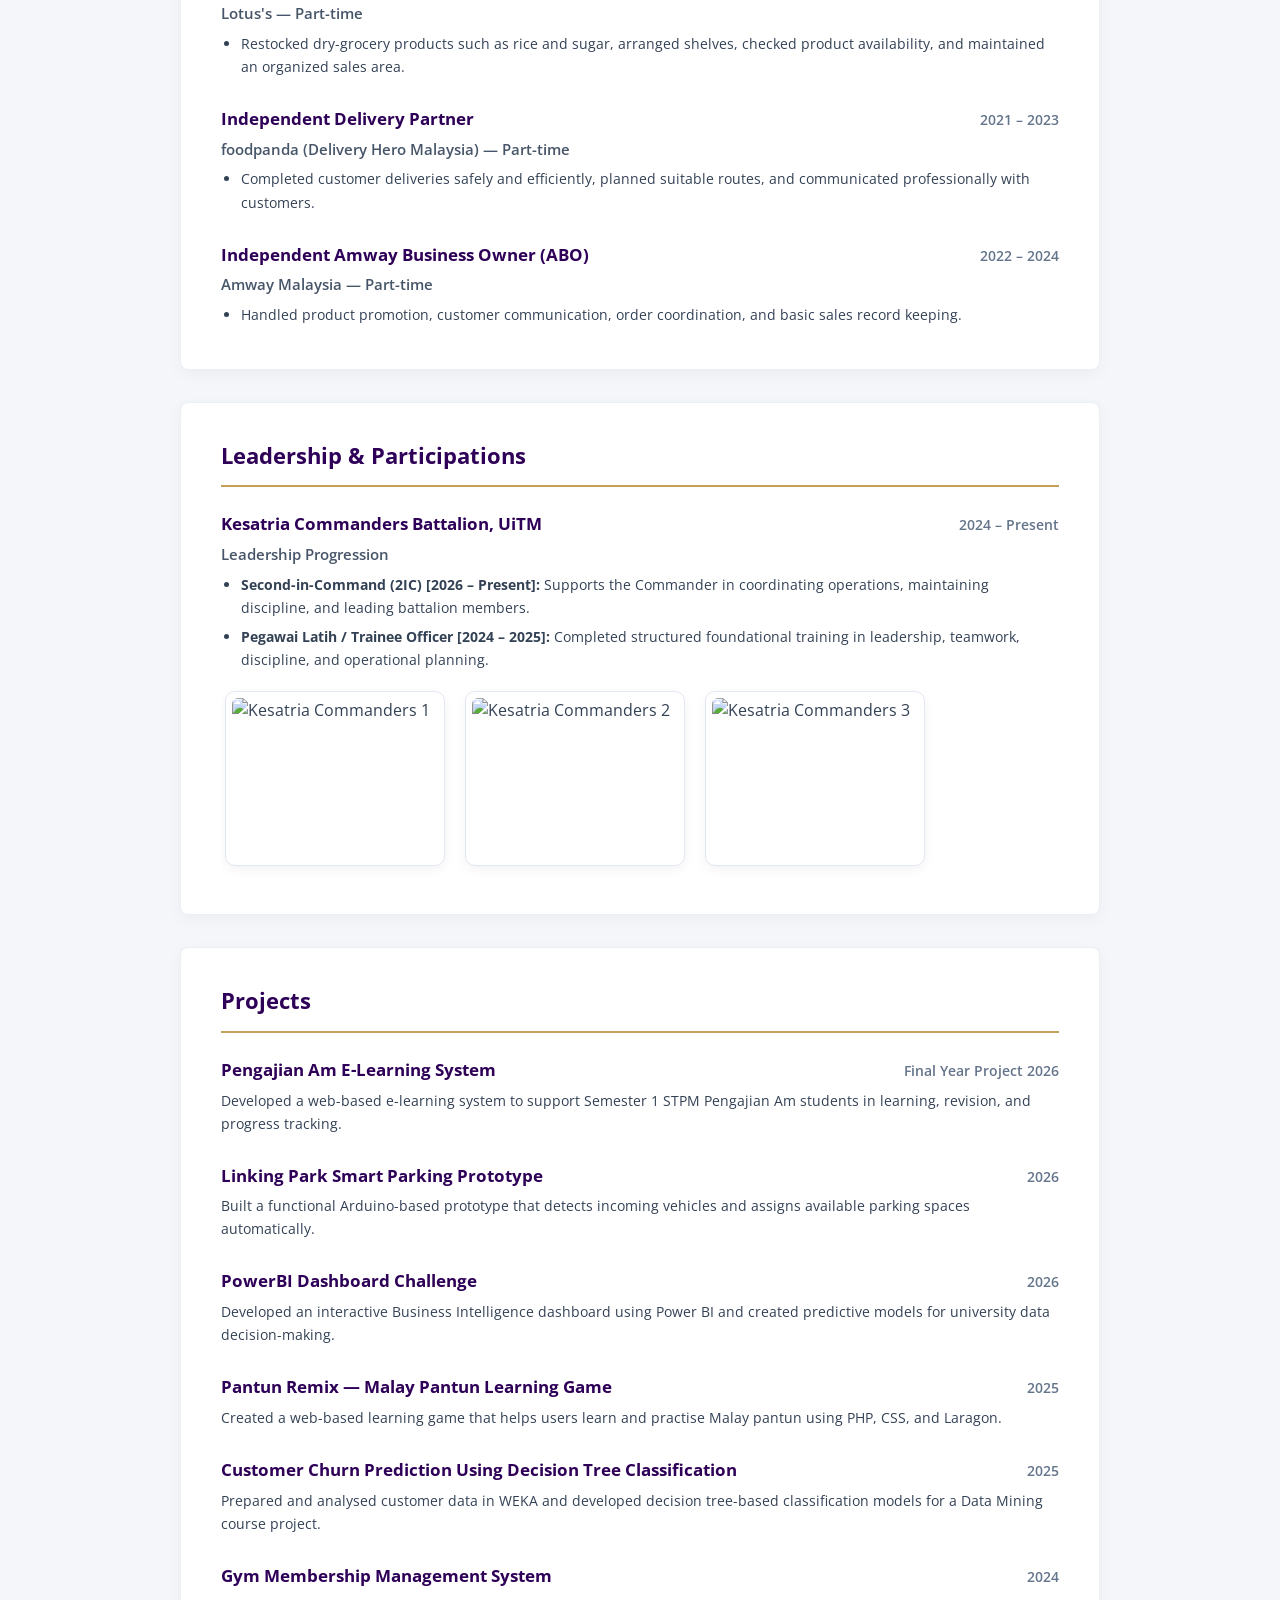
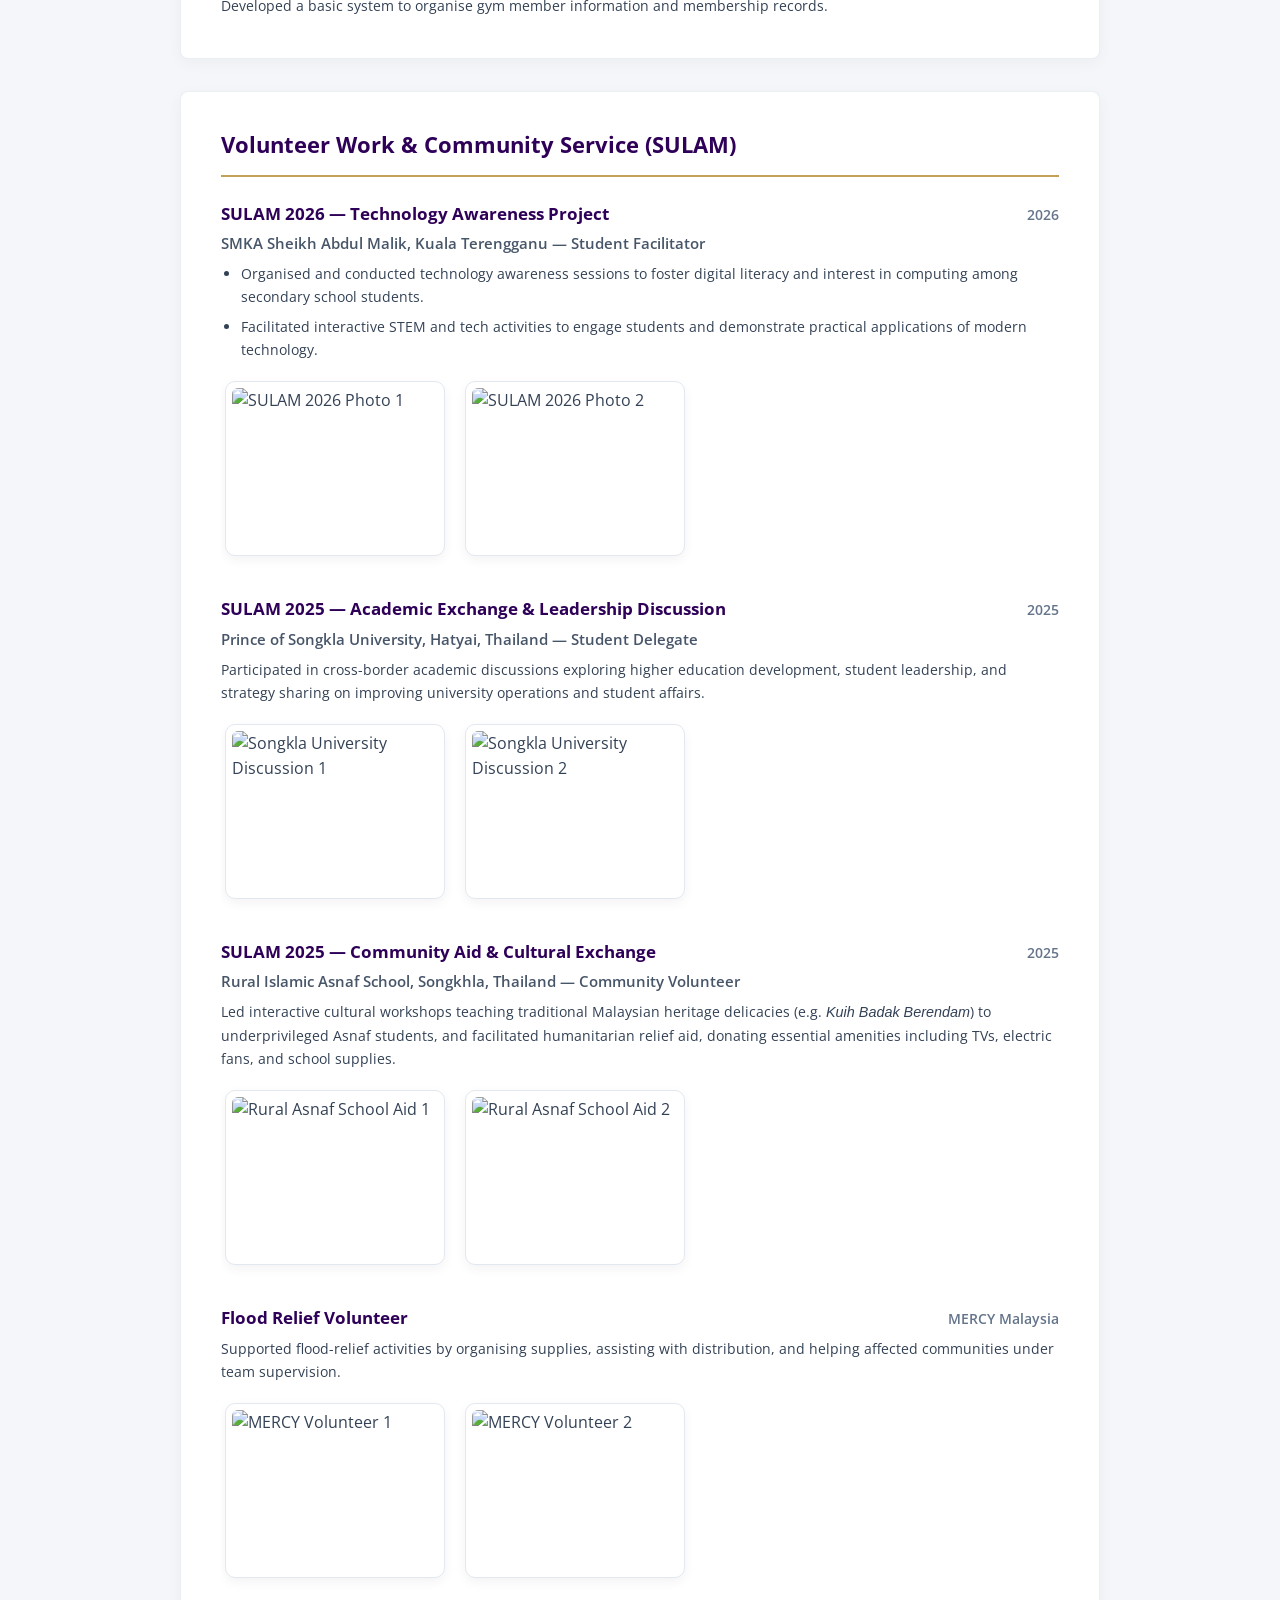
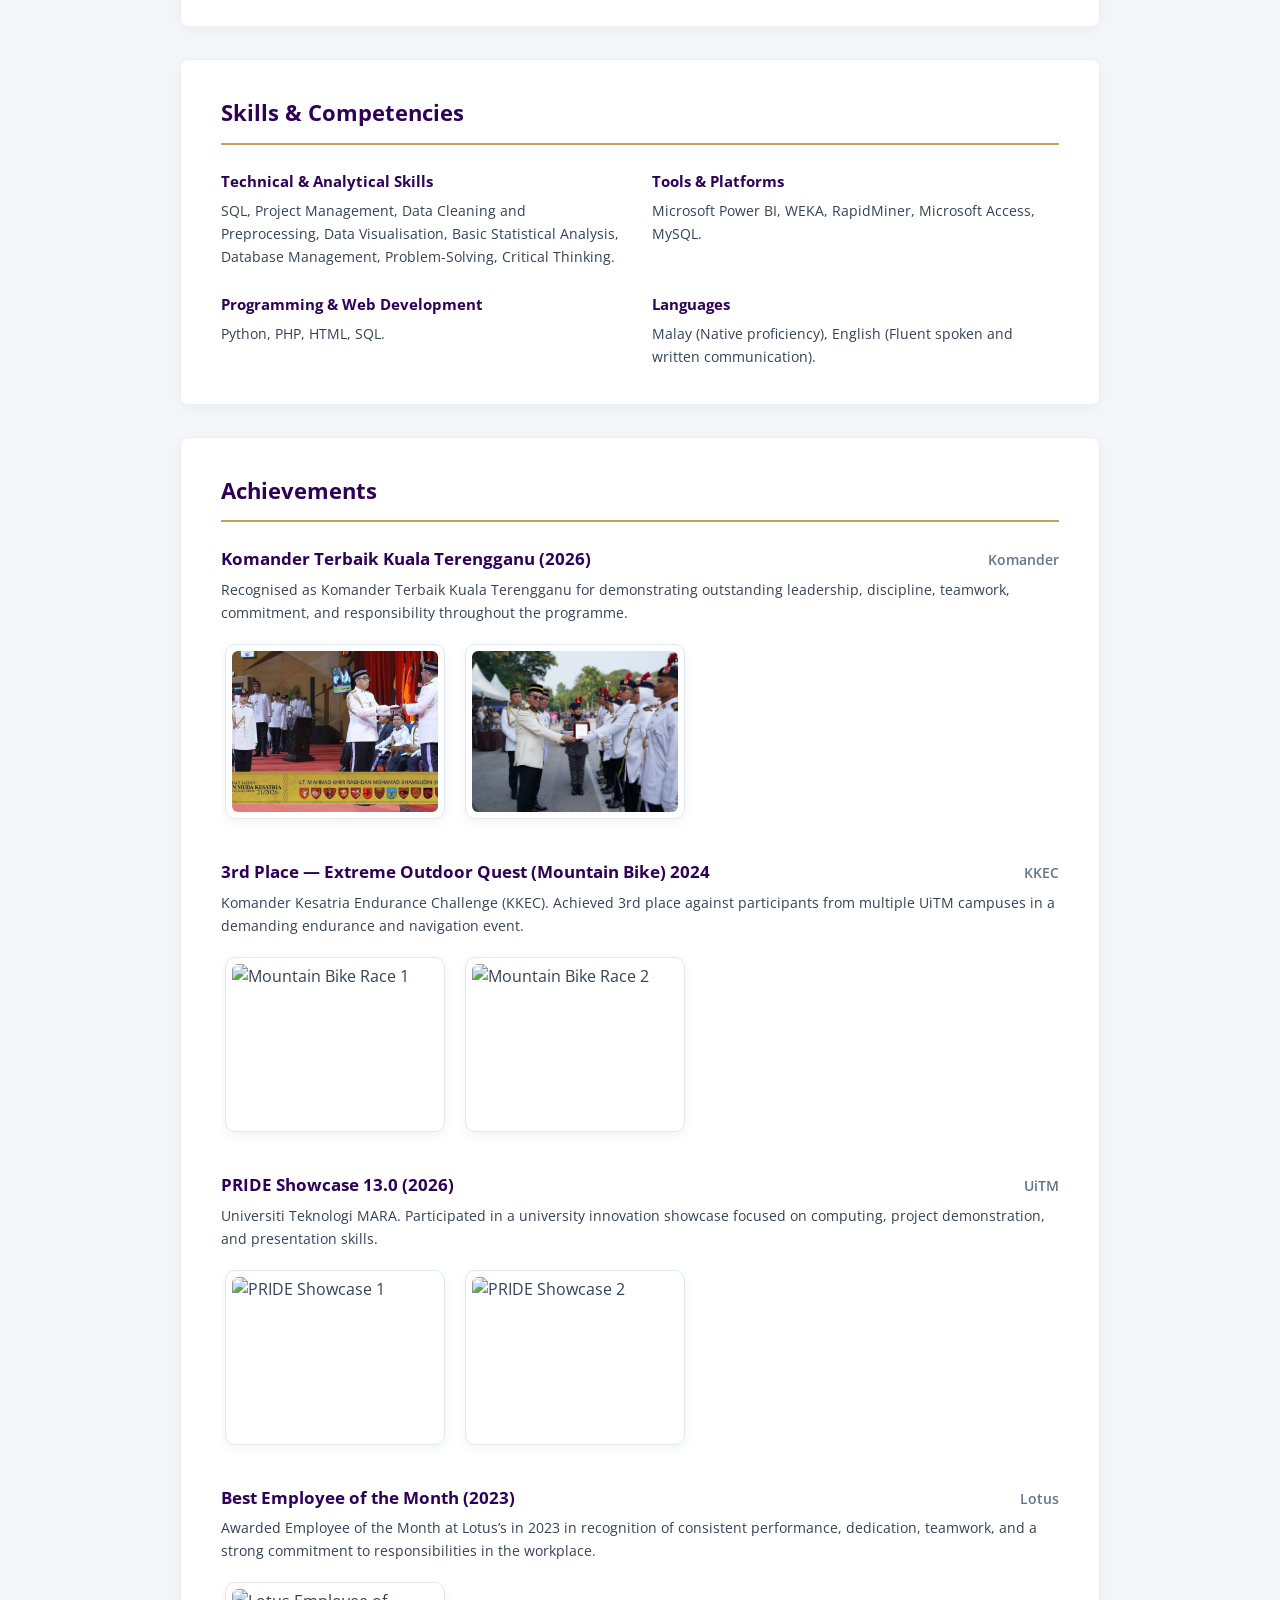
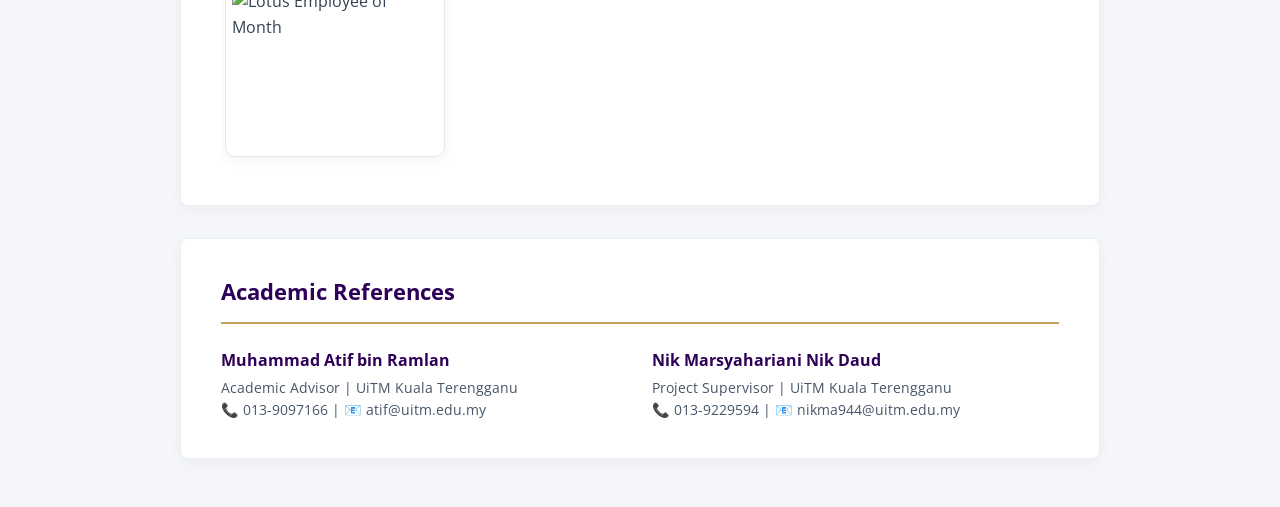
==== commit ac08aa56: "Split SULAM 2025 into 2 distinct entries each with dedicated photo galleries" ====
--- a/index.html
+++ b/index.html
@@ -264,24 +264,40 @@
           </div>
         </div>
 
-        <!-- SULAM 2025 -->
+        <!-- SULAM 2025: Activity 1 - Academic Exchange -->
         <div class="entry-item" style="margin-top: 1.75rem;">
           <div class="entry-header">
-            <h3>SULAM 2025 — International Community Outreach & Academic Exchange</h3>
+            <h3>SULAM 2025 — Academic Exchange & Leadership Discussion</h3>
             <span class="entry-date">2025</span>
           </div>
-          <p class="entry-subtitle">Hatyai & Songkhla, Thailand — Student Delegate & Community Volunteer</p>
-          <ul class="entry-bullets">
-            <li><strong>Prince of Songkla University (Hatyai):</strong> Participated in cross-border academic discussions exploring higher education development, student leadership, and university improvements.</li>
-            <li><strong>Rural Islamic Asnaf School (Songkhla):</strong> Led cultural workshops teaching traditional Malaysian heritage delicacies (e.g. <em>Kuih Badak Berendam</em>) and facilitated humanitarian relief aid, donating essential amenities (TVs, electric fans, and school supplies) to support underprivileged students.</li>
-          </ul>
-
-          <div class="photo-gallery">
-            <div class="photo-card">
-              <img src="sulam2025_1.jpg" alt="SULAM 2025 Photo 1">
-            </div>
-            <div class="photo-card">
-              <img src="sulam2025_2.jpg" alt="SULAM 2025 Photo 2">
+          <p class="entry-subtitle">Prince of Songkla University, Hatyai, Thailand — Student Delegate</p>
+          <p class="entry-detail">Participated in cross-border academic discussions exploring higher education development, student leadership, and strategy sharing on improving university operations and student affairs.</p>
+
+          <div class="photo-gallery">
+            <div class="photo-card">
+              <img src="sulam2025_songkla1.jpg" alt="Songkla University Discussion 1">
+            </div>
+            <div class="photo-card">
+              <img src="sulam2025_songkla2.jpg" alt="Songkla University Discussion 2">
+            </div>
+          </div>
+        </div>
+
+        <!-- SULAM 2025: Activity 2 - Community Aid & Cultural Outreach -->
+        <div class="entry-item" style="margin-top: 1.75rem;">
+          <div class="entry-header">
+            <h3>SULAM 2025 — Community Aid & Cultural Exchange</h3>
+            <span class="entry-date">2025</span>
+          </div>
+          <p class="entry-subtitle">Rural Islamic Asnaf School, Songkhla, Thailand — Community Volunteer</p>
+          <p class="entry-detail">Led interactive cultural workshops teaching traditional Malaysian heritage delicacies (e.g. <em>Kuih Badak Berendam</em>) to underprivileged Asnaf students, and facilitated humanitarian relief aid, donating essential amenities including TVs, electric fans, and school supplies.</p>
+
+          <div class="photo-gallery">
+            <div class="photo-card">
+              <img src="sulam2025_asnaf1.jpg" alt="Rural Asnaf School Aid 1">
+            </div>
+            <div class="photo-card">
+              <img src="sulam2025_asnaf2.jpg" alt="Rural Asnaf School Aid 2">
             </div>
           </div>
         </div>
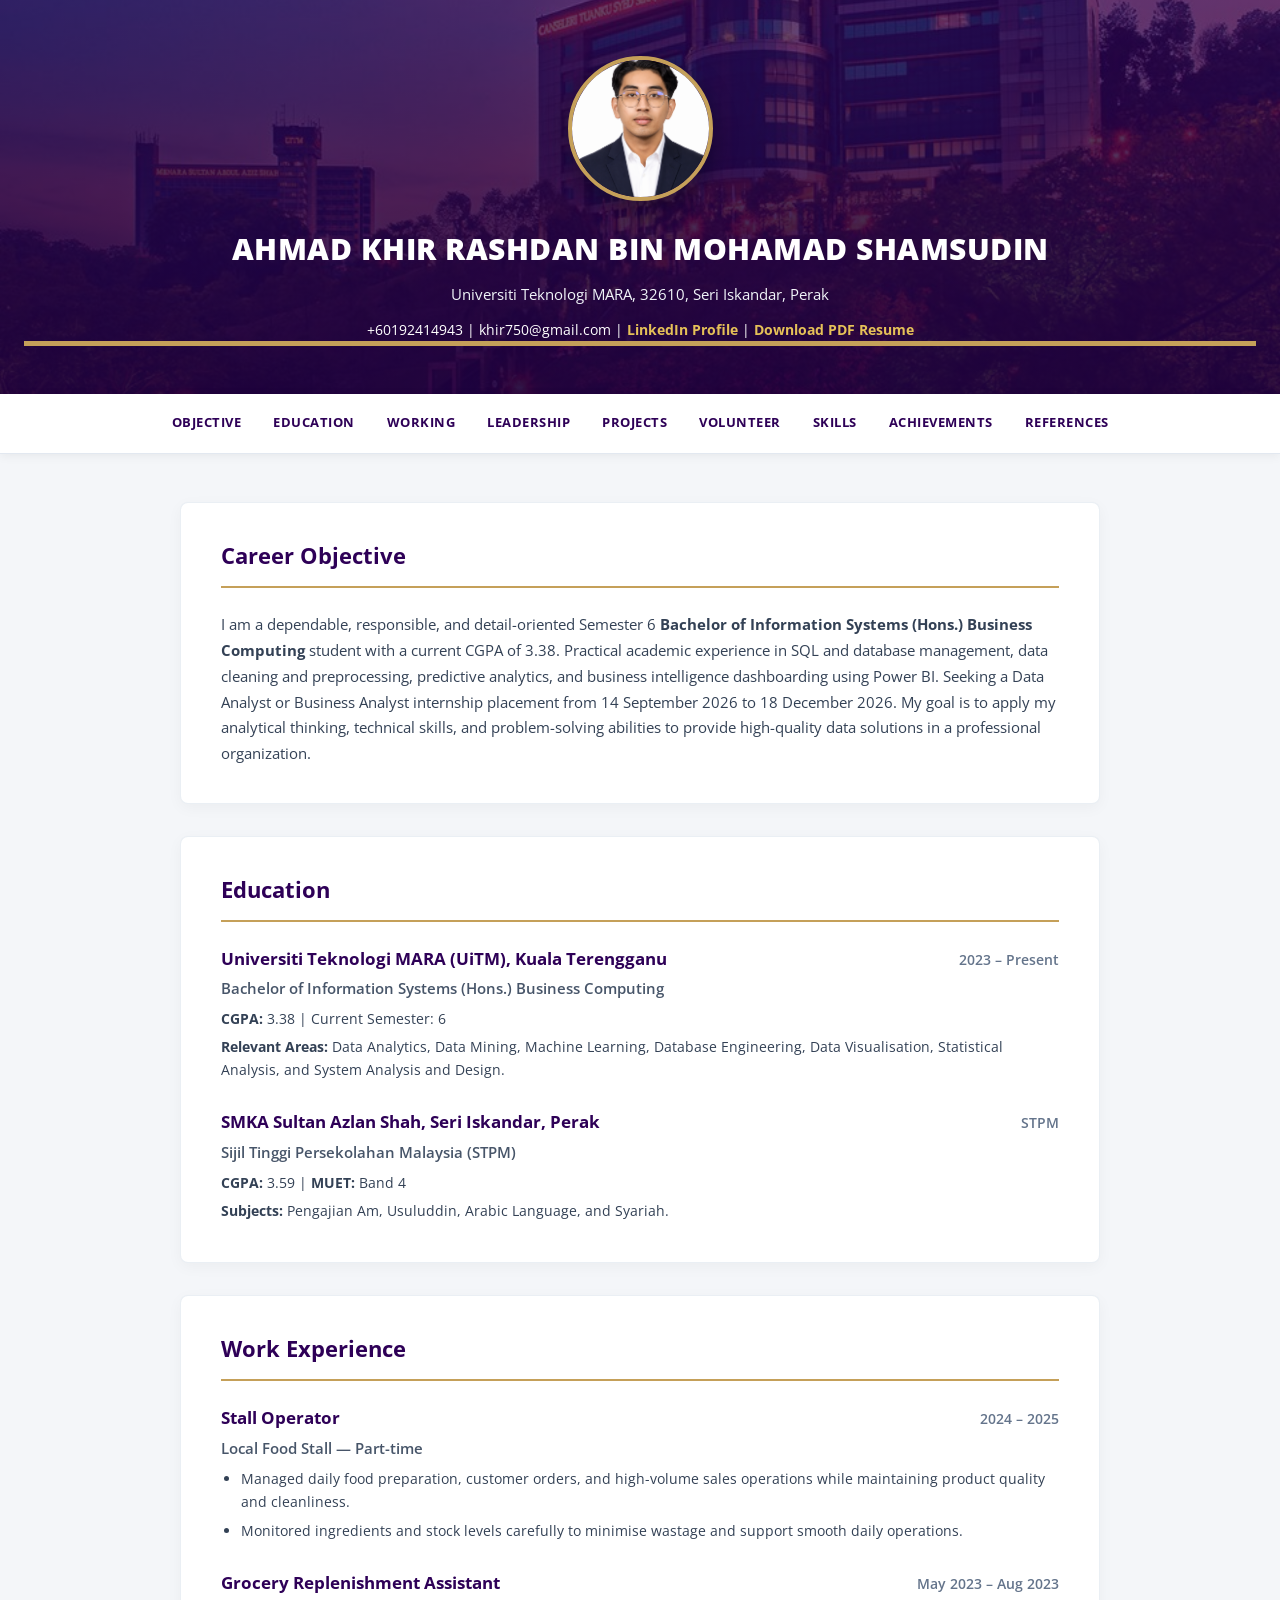
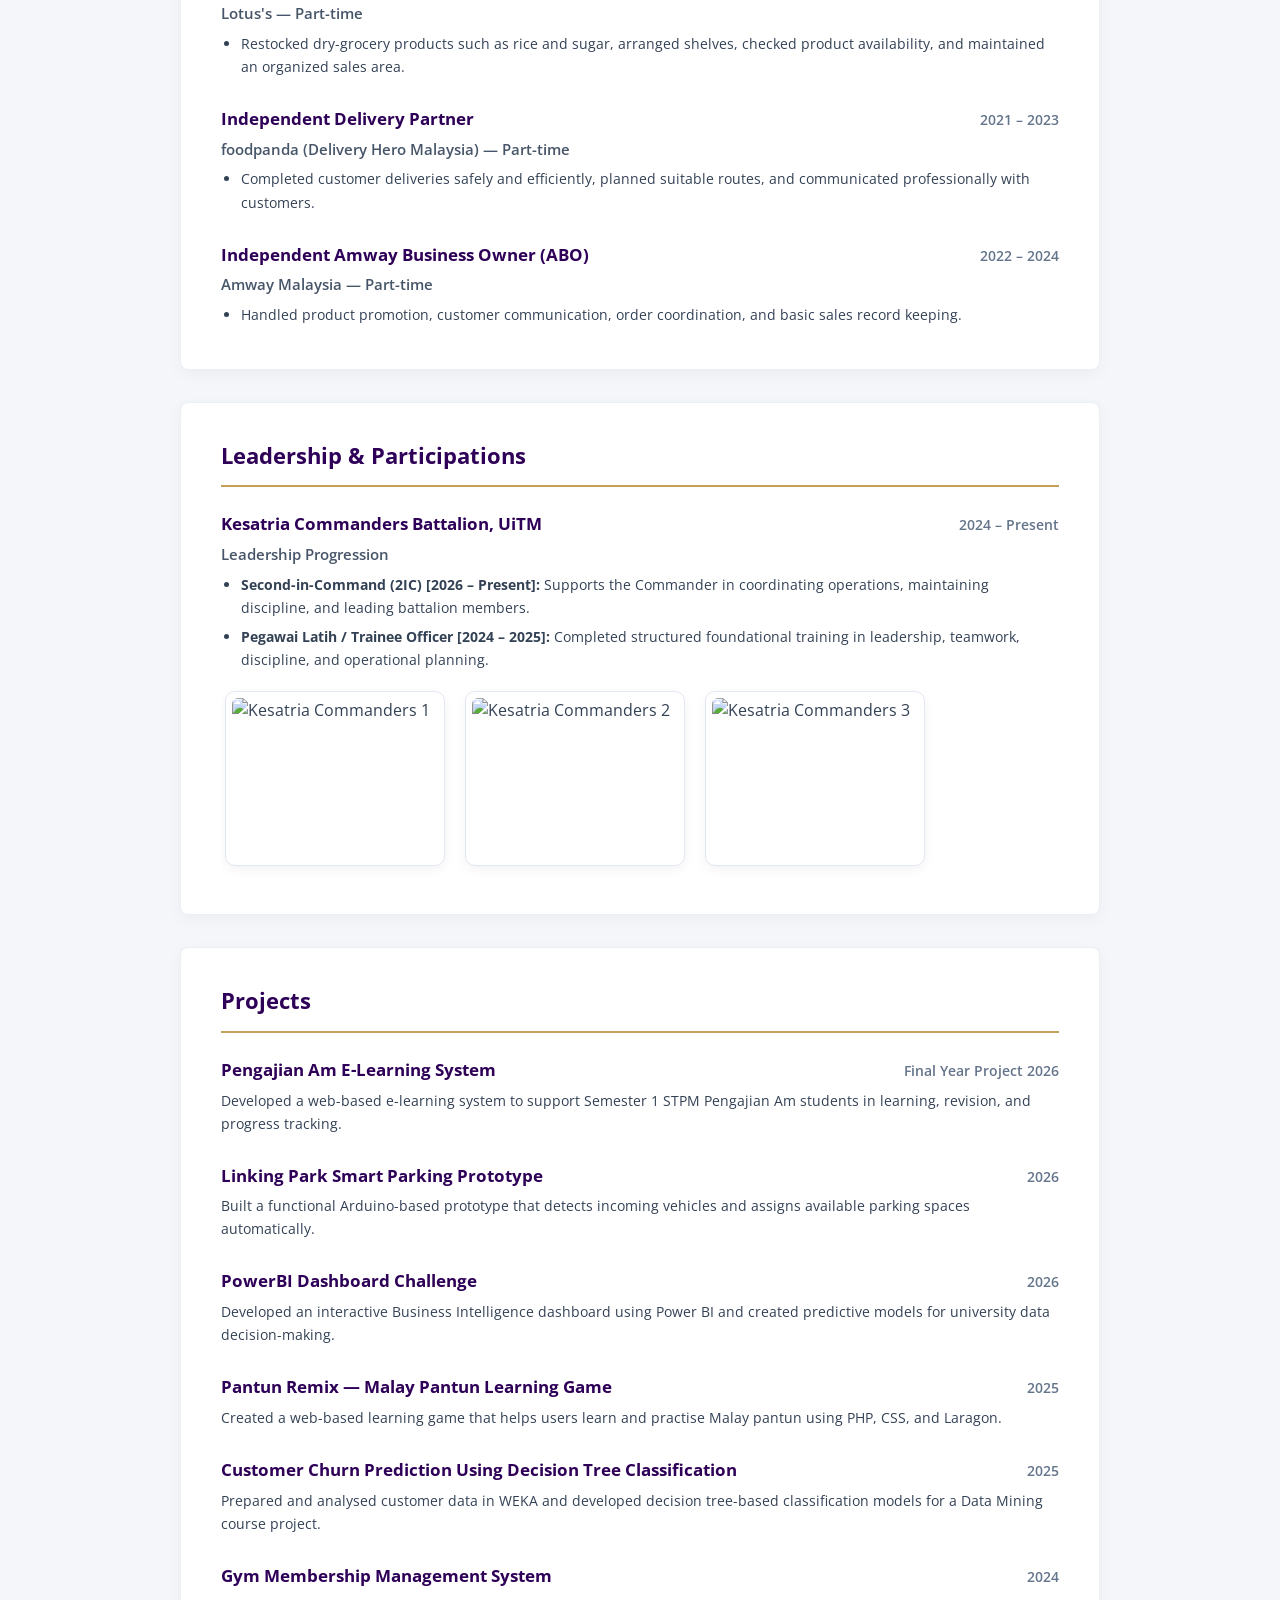
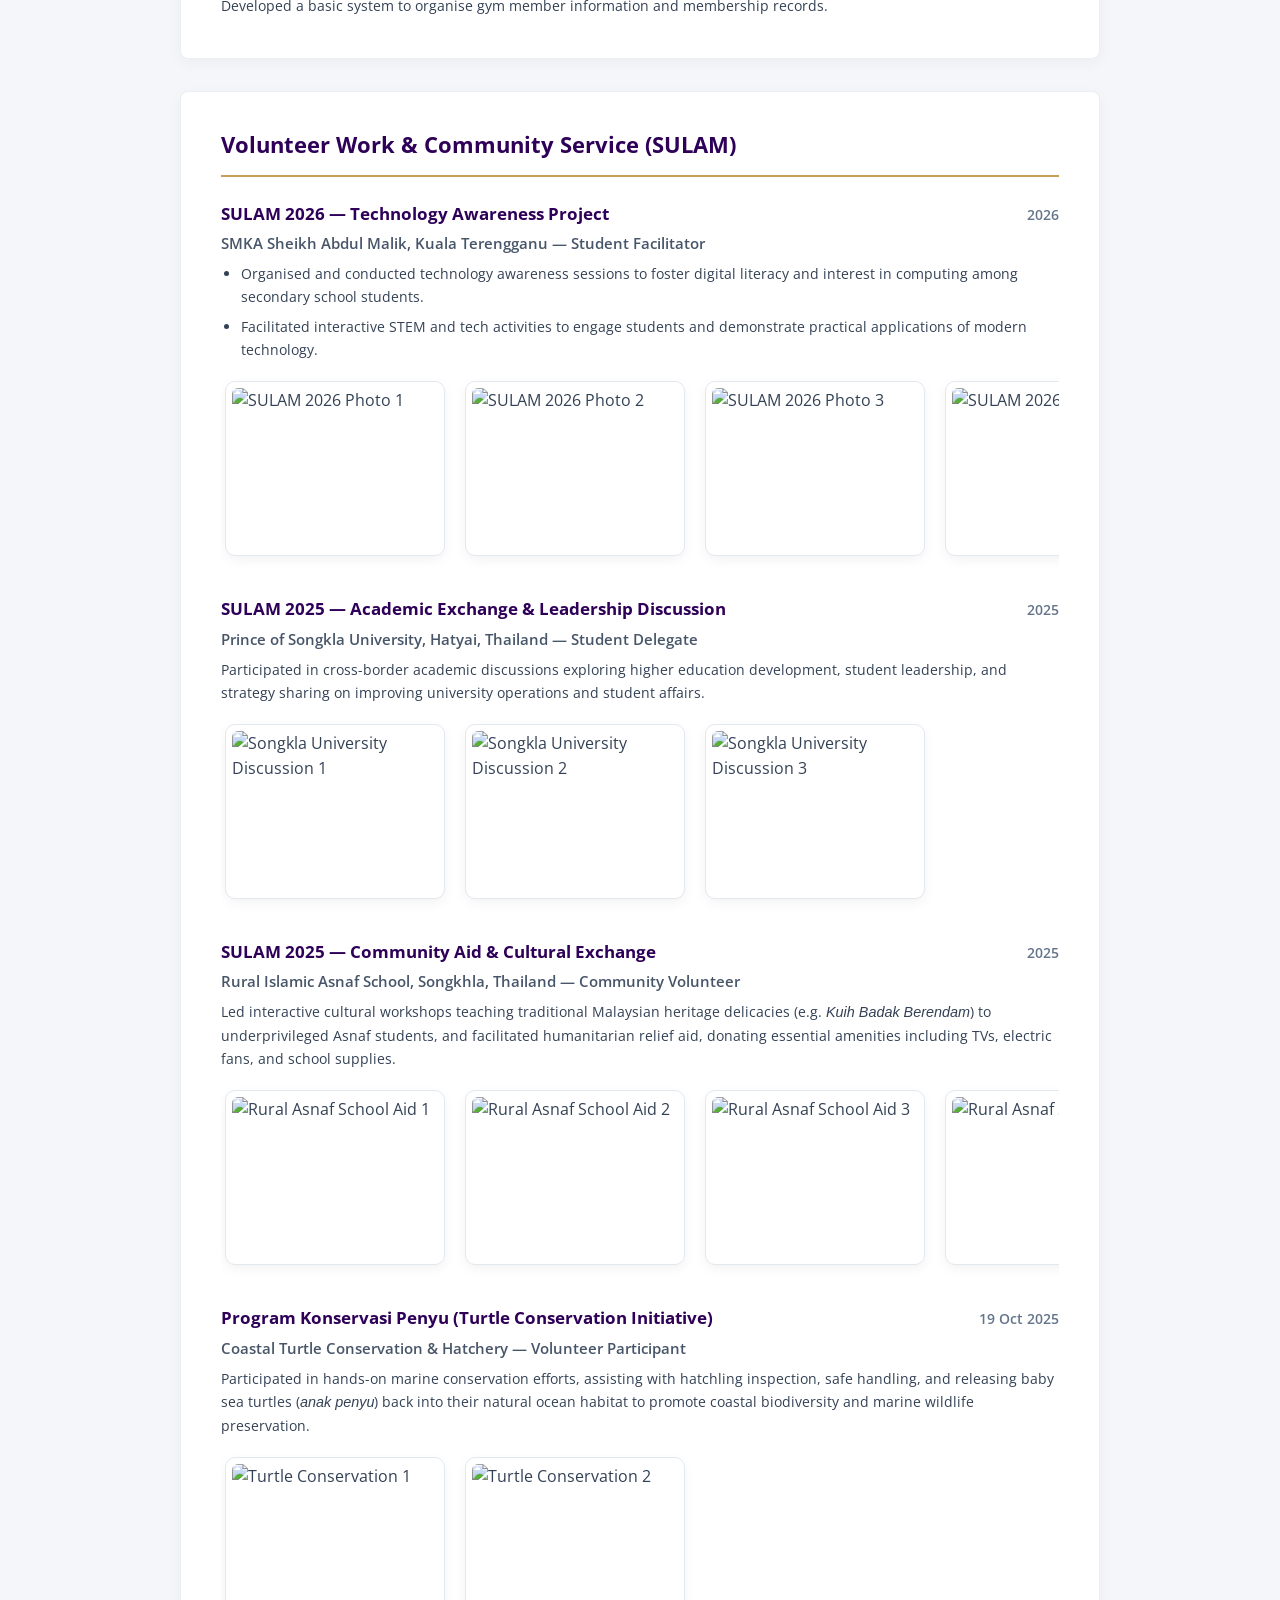
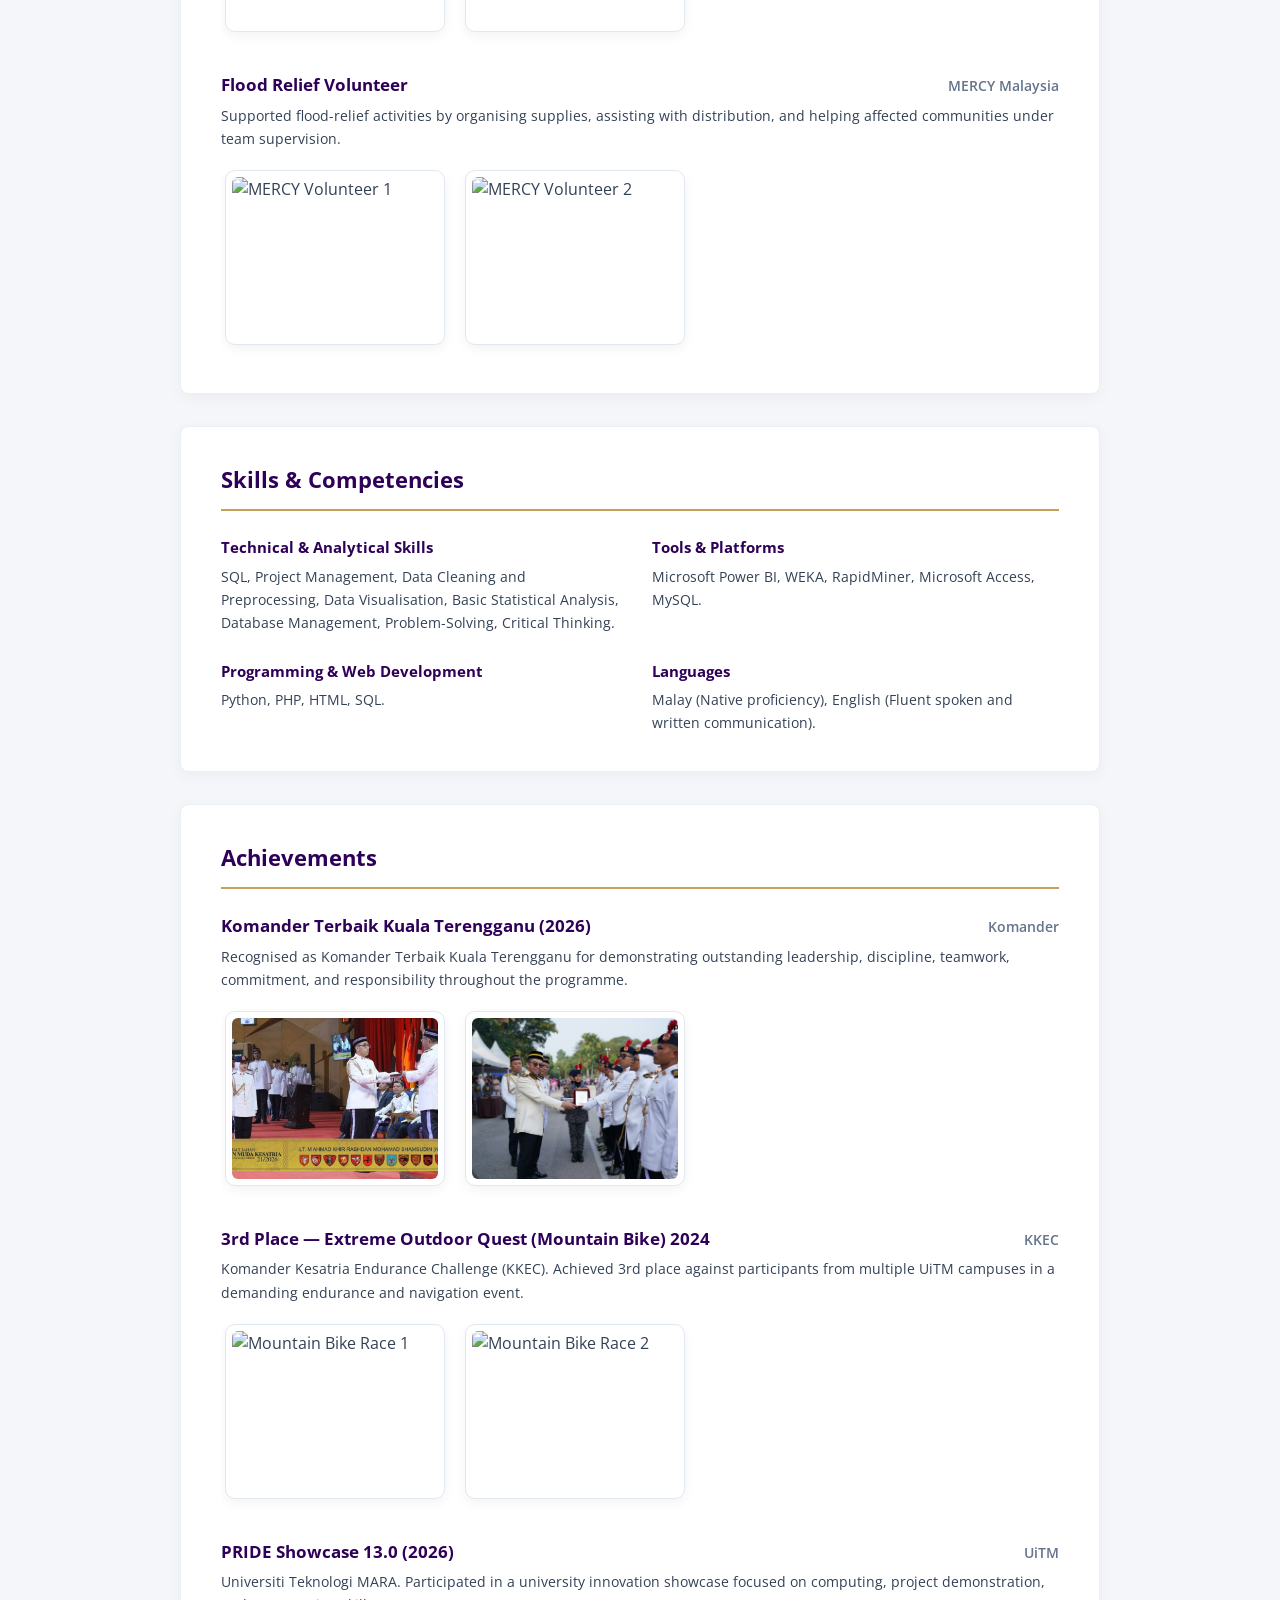
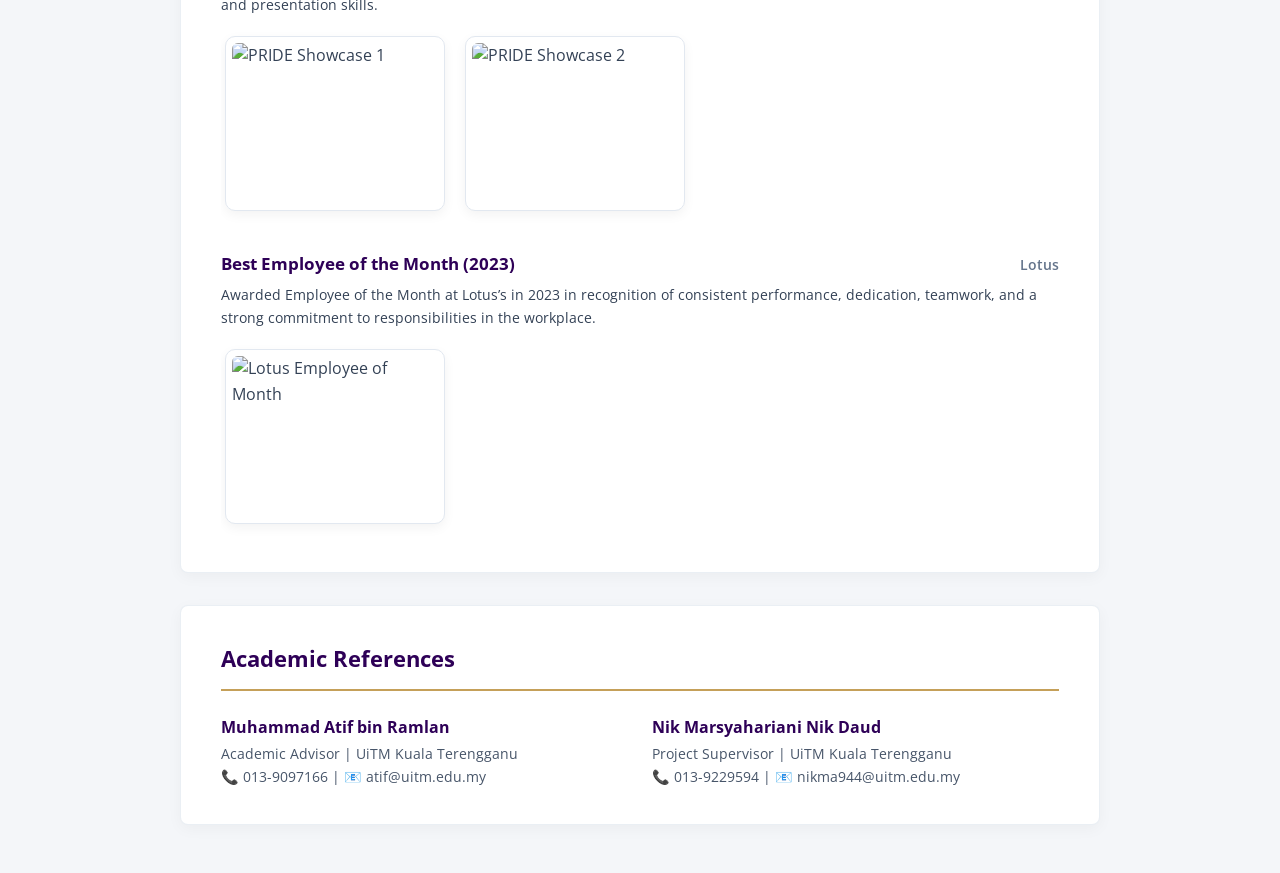
==== commit 78bc9393: "Add Program Konservasi Penyu (Turtle Conservation Initiative) to Volunteer section" ====
--- a/index.html
+++ b/index.html
@@ -261,6 +261,12 @@
             <div class="photo-card">
               <img src="sulam2026_2.jpg" alt="SULAM 2026 Photo 2">
             </div>
+            <div class="photo-card">
+              <img src="sulam2026_3.jpg" alt="SULAM 2026 Photo 3">
+            </div>
+            <div class="photo-card">
+              <img src="sulam2026_4.jpg" alt="SULAM 2026 Photo 4">
+            </div>
           </div>
         </div>
 
@@ -280,6 +286,9 @@
             <div class="photo-card">
               <img src="sulam2025_songkla2.jpg" alt="Songkla University Discussion 2">
             </div>
+            <div class="photo-card">
+              <img src="sulam2025_songkla3.jpg" alt="Songkla University Discussion 3">
+            </div>
           </div>
         </div>
 
@@ -298,6 +307,37 @@
             </div>
             <div class="photo-card">
               <img src="sulam2025_asnaf2.jpg" alt="Rural Asnaf School Aid 2">
+            </div>
+            <div class="photo-card">
+              <img src="sulam2025_asnaf3.jpg" alt="Rural Asnaf School Aid 3">
+            </div>
+            <div class="photo-card">
+              <img src="sulam2025_asnaf4.jpg" alt="Rural Asnaf School Aid 4">
+            </div>
+            <div class="photo-card">
+              <img src="sulam2025_asnaf5.jpg" alt="Rural Asnaf School Aid 5">
+            </div>
+            <div class="photo-card">
+              <img src="sulam2025_asnaf6.jpg" alt="Rural Asnaf School Aid 6">
+            </div>
+          </div>
+        </div>
+
+        <!-- PROGRAM KONSERVASI PENYU -->
+        <div class="entry-item" style="margin-top: 1.75rem;">
+          <div class="entry-header">
+            <h3>Program Konservasi Penyu (Turtle Conservation Initiative)</h3>
+            <span class="entry-date">19 Oct 2025</span>
+          </div>
+          <p class="entry-subtitle">Coastal Turtle Conservation & Hatchery — Volunteer Participant</p>
+          <p class="entry-detail">Participated in hands-on marine conservation efforts, assisting with hatchling inspection, safe handling, and releasing baby sea turtles (<em>anak penyu</em>) back into their natural ocean habitat to promote coastal biodiversity and marine wildlife preservation.</p>
+
+          <div class="photo-gallery">
+            <div class="photo-card">
+              <img src="penyu1.jpg" alt="Turtle Conservation 1">
+            </div>
+            <div class="photo-card">
+              <img src="penyu2.jpg" alt="Turtle Conservation 2">
             </div>
           </div>
         </div>
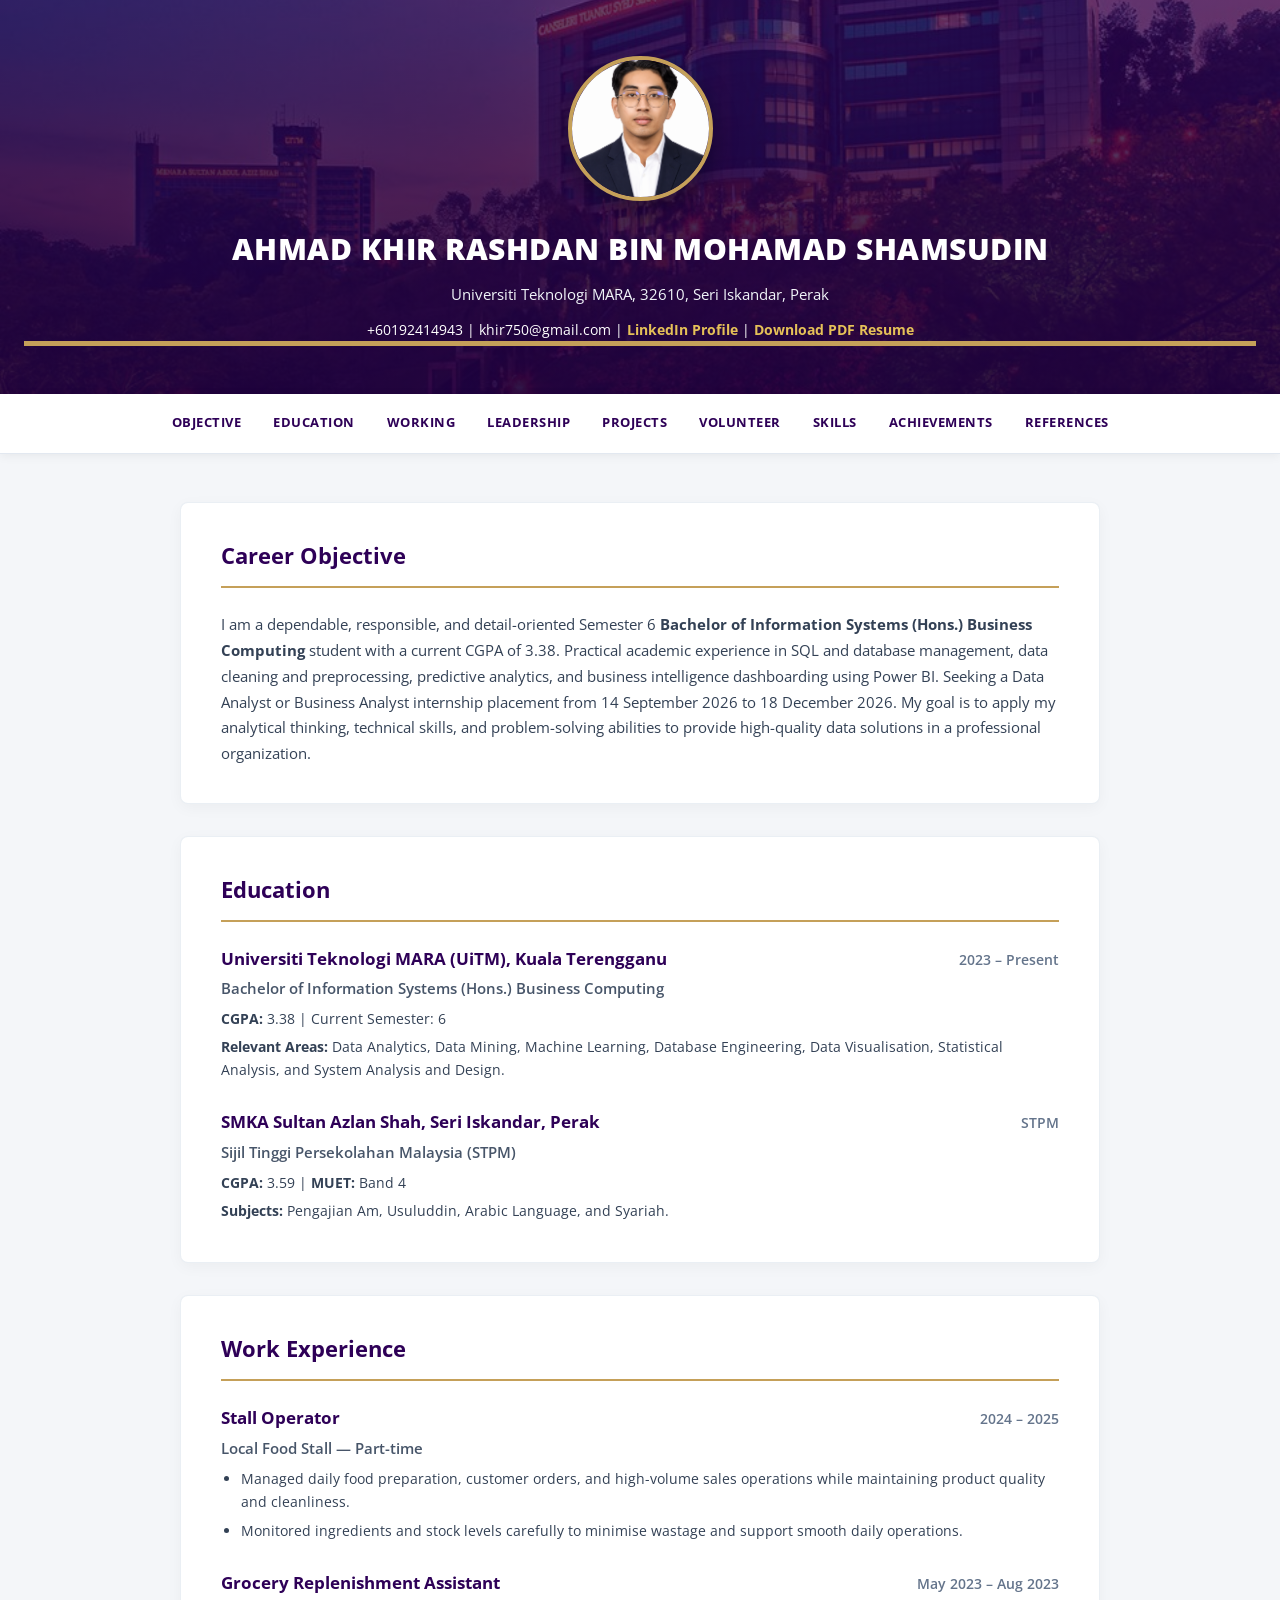
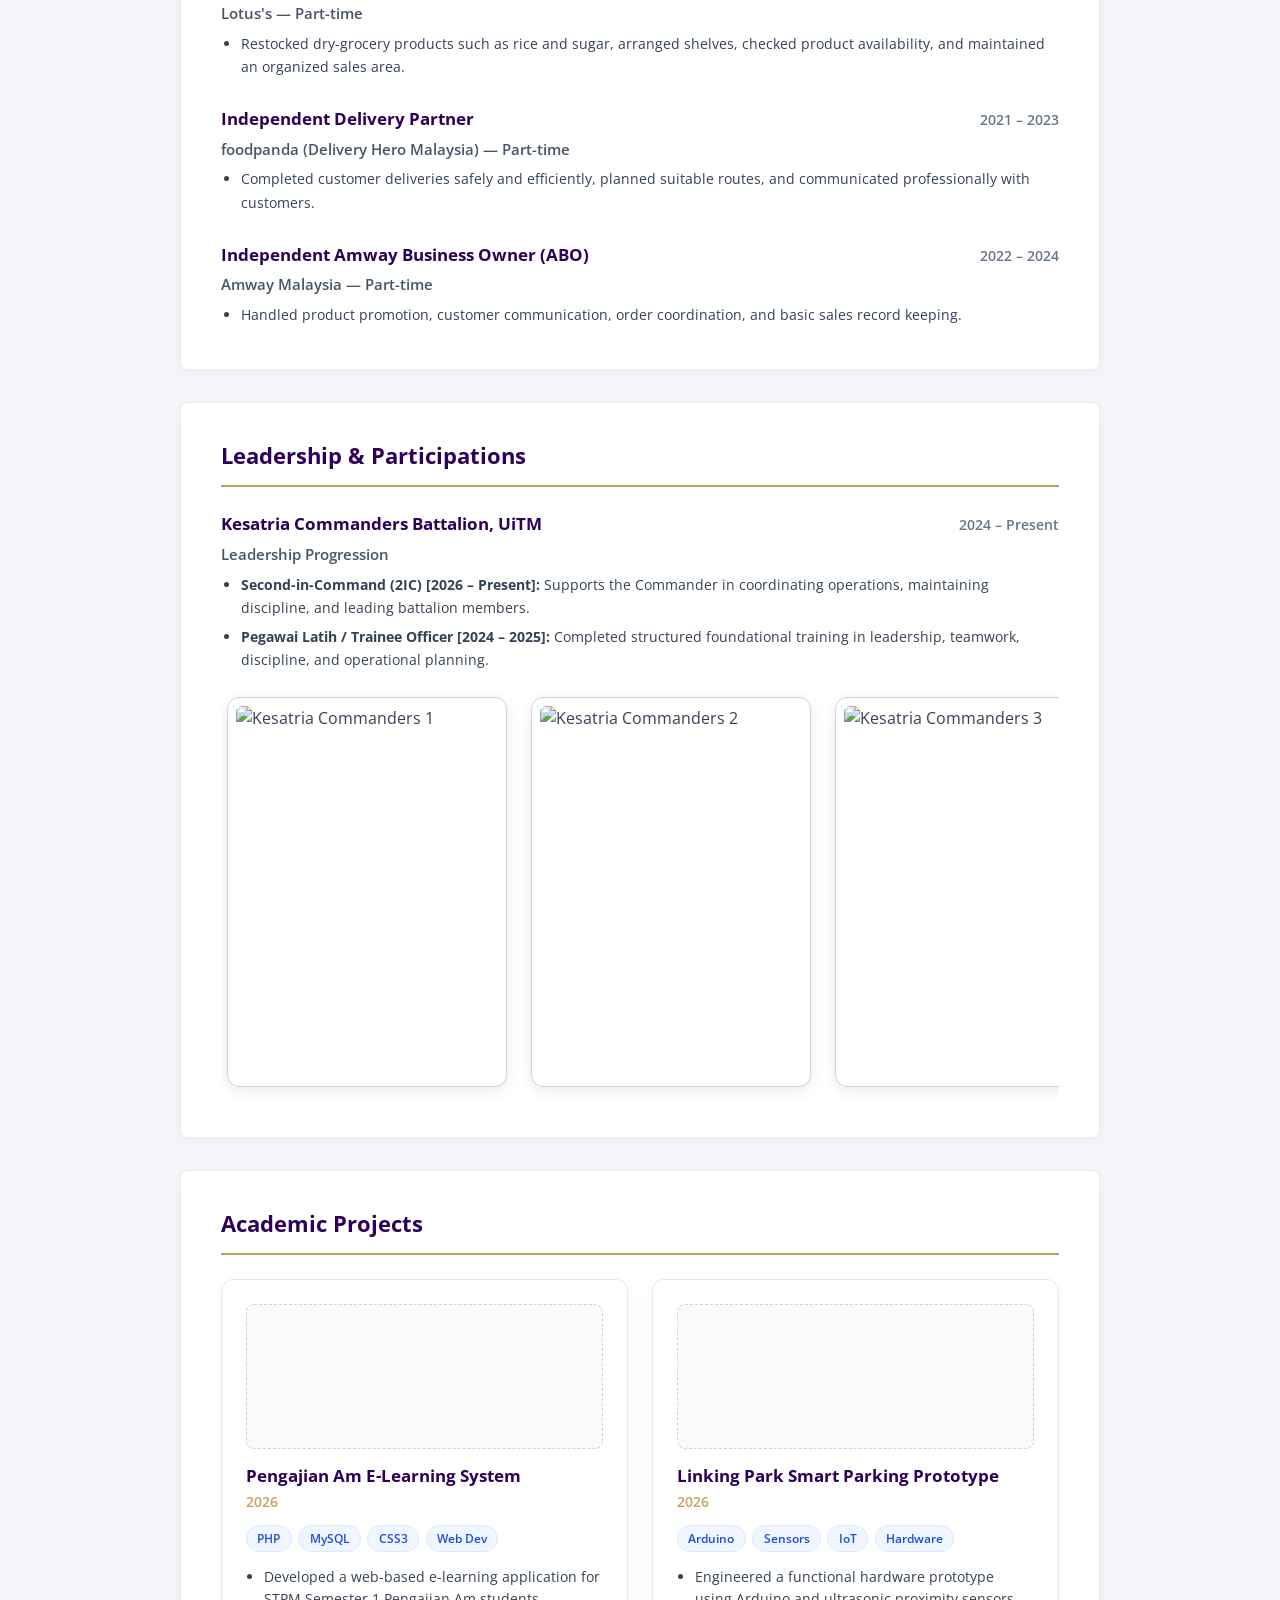
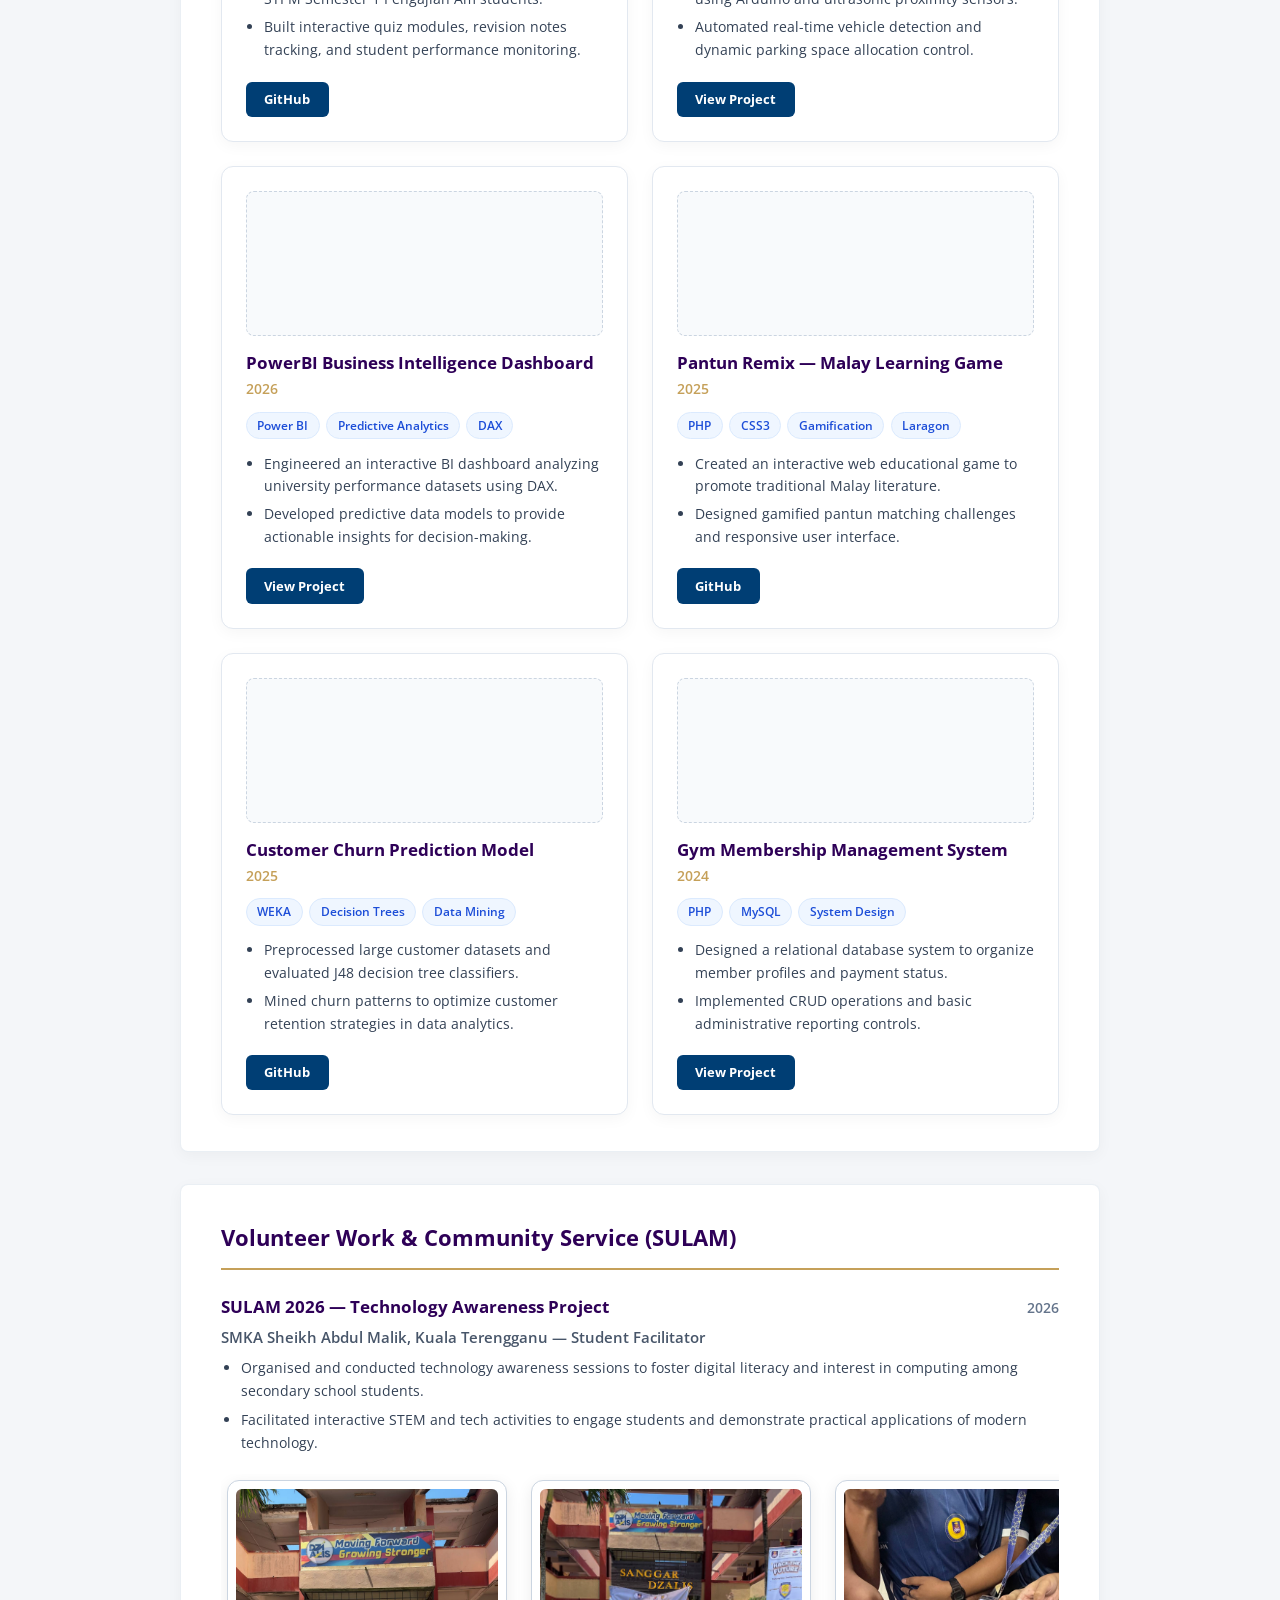
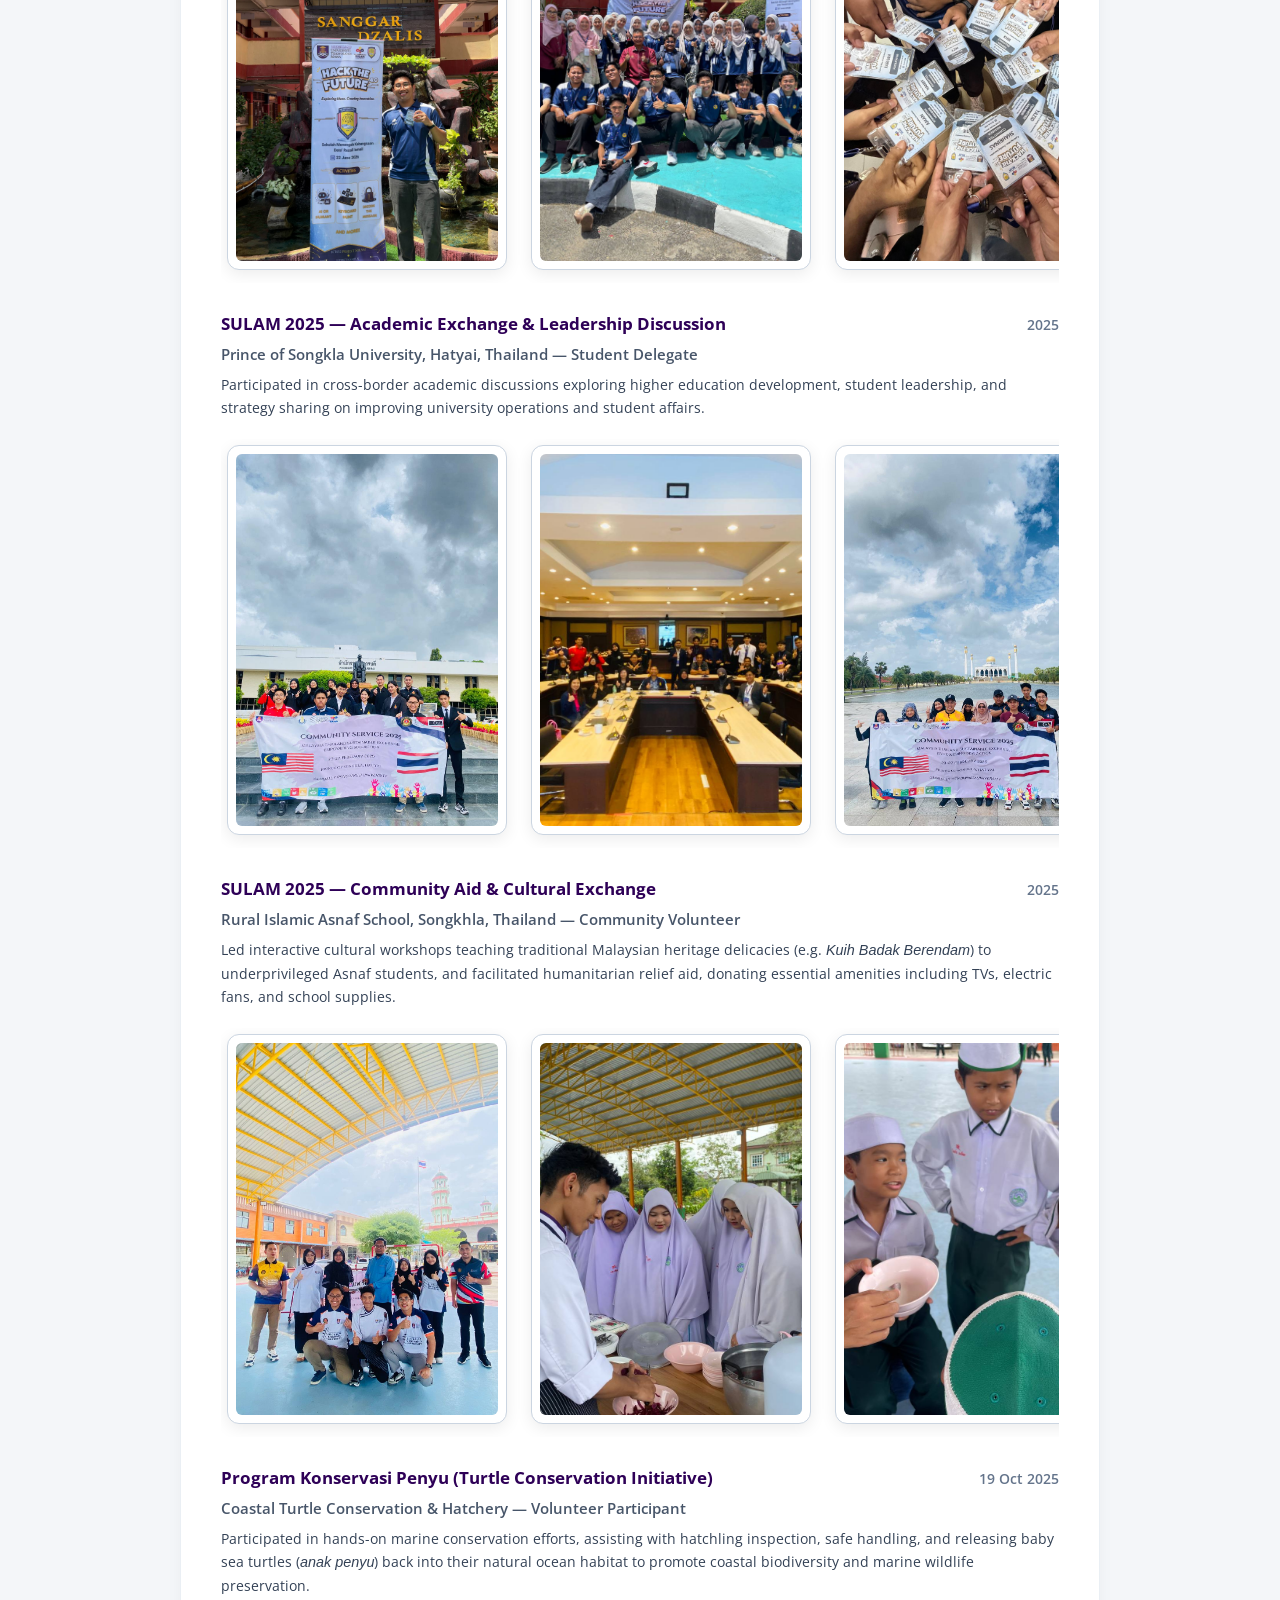
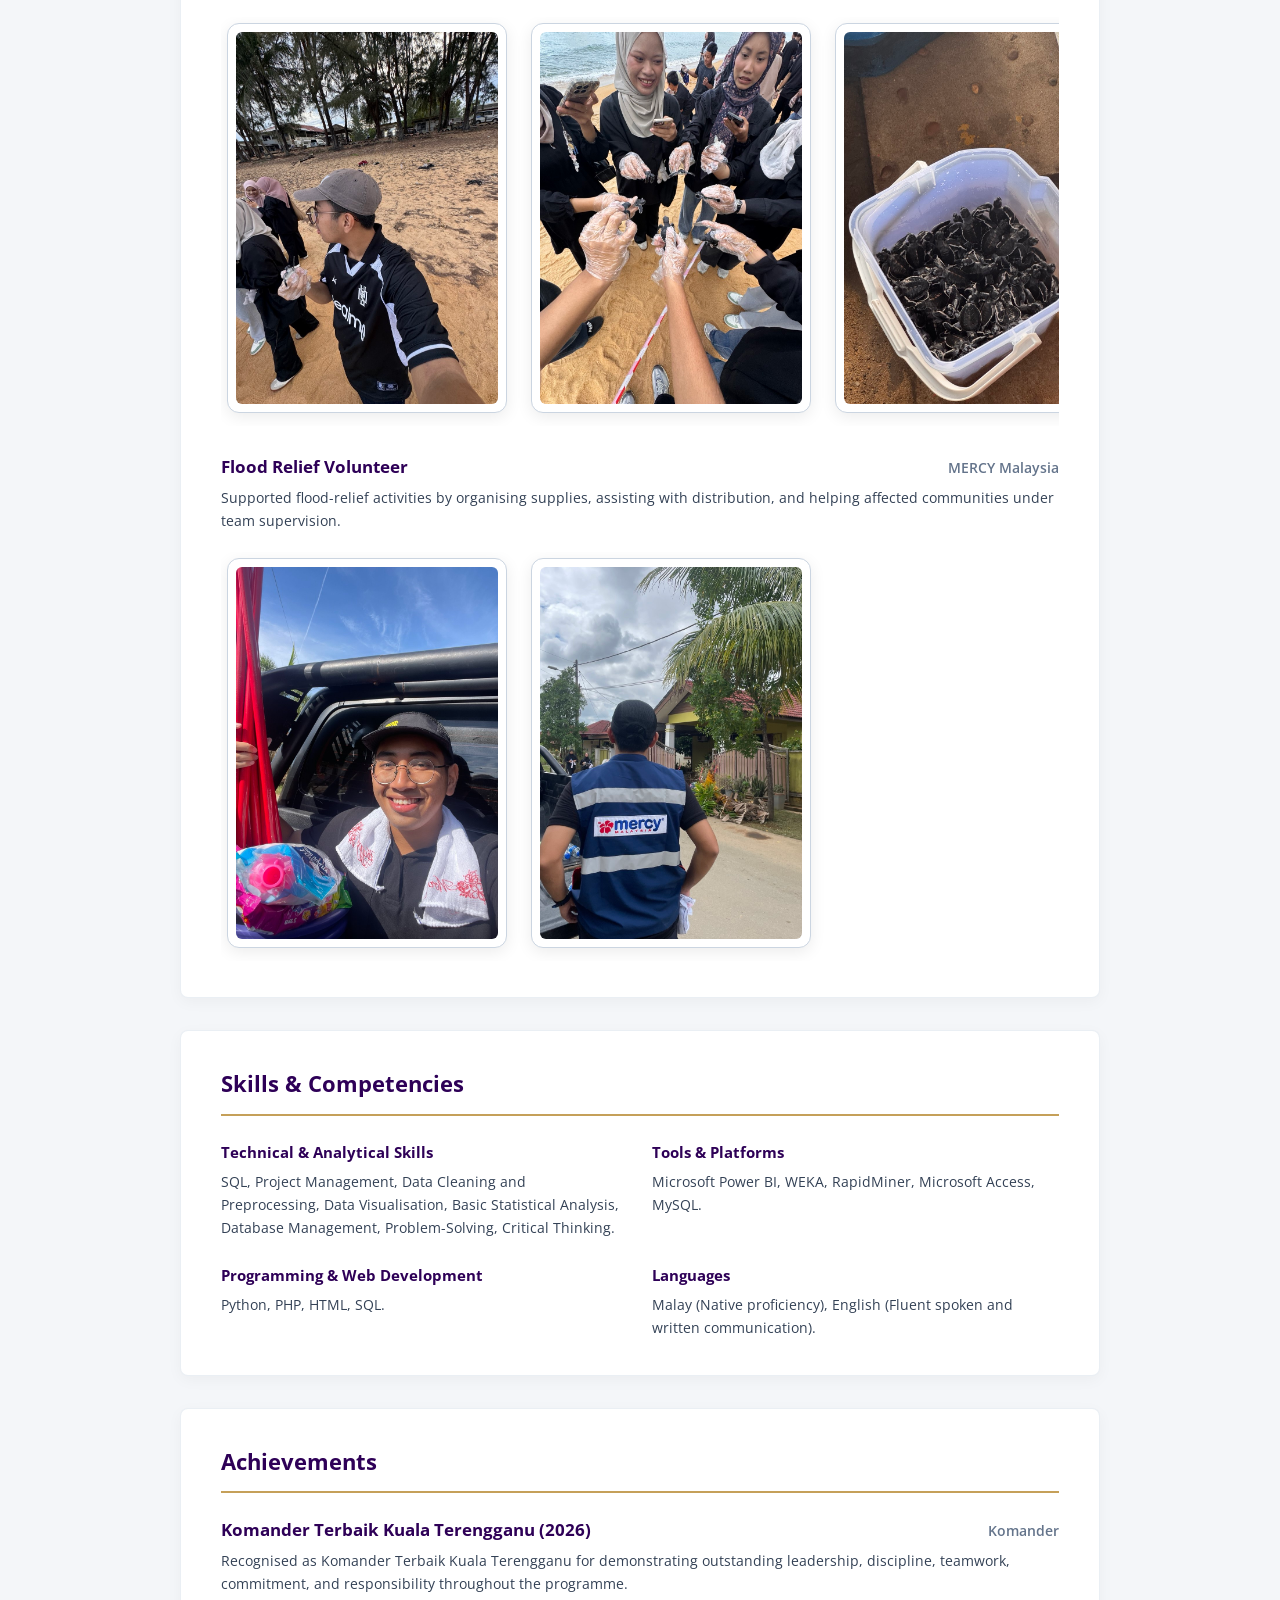
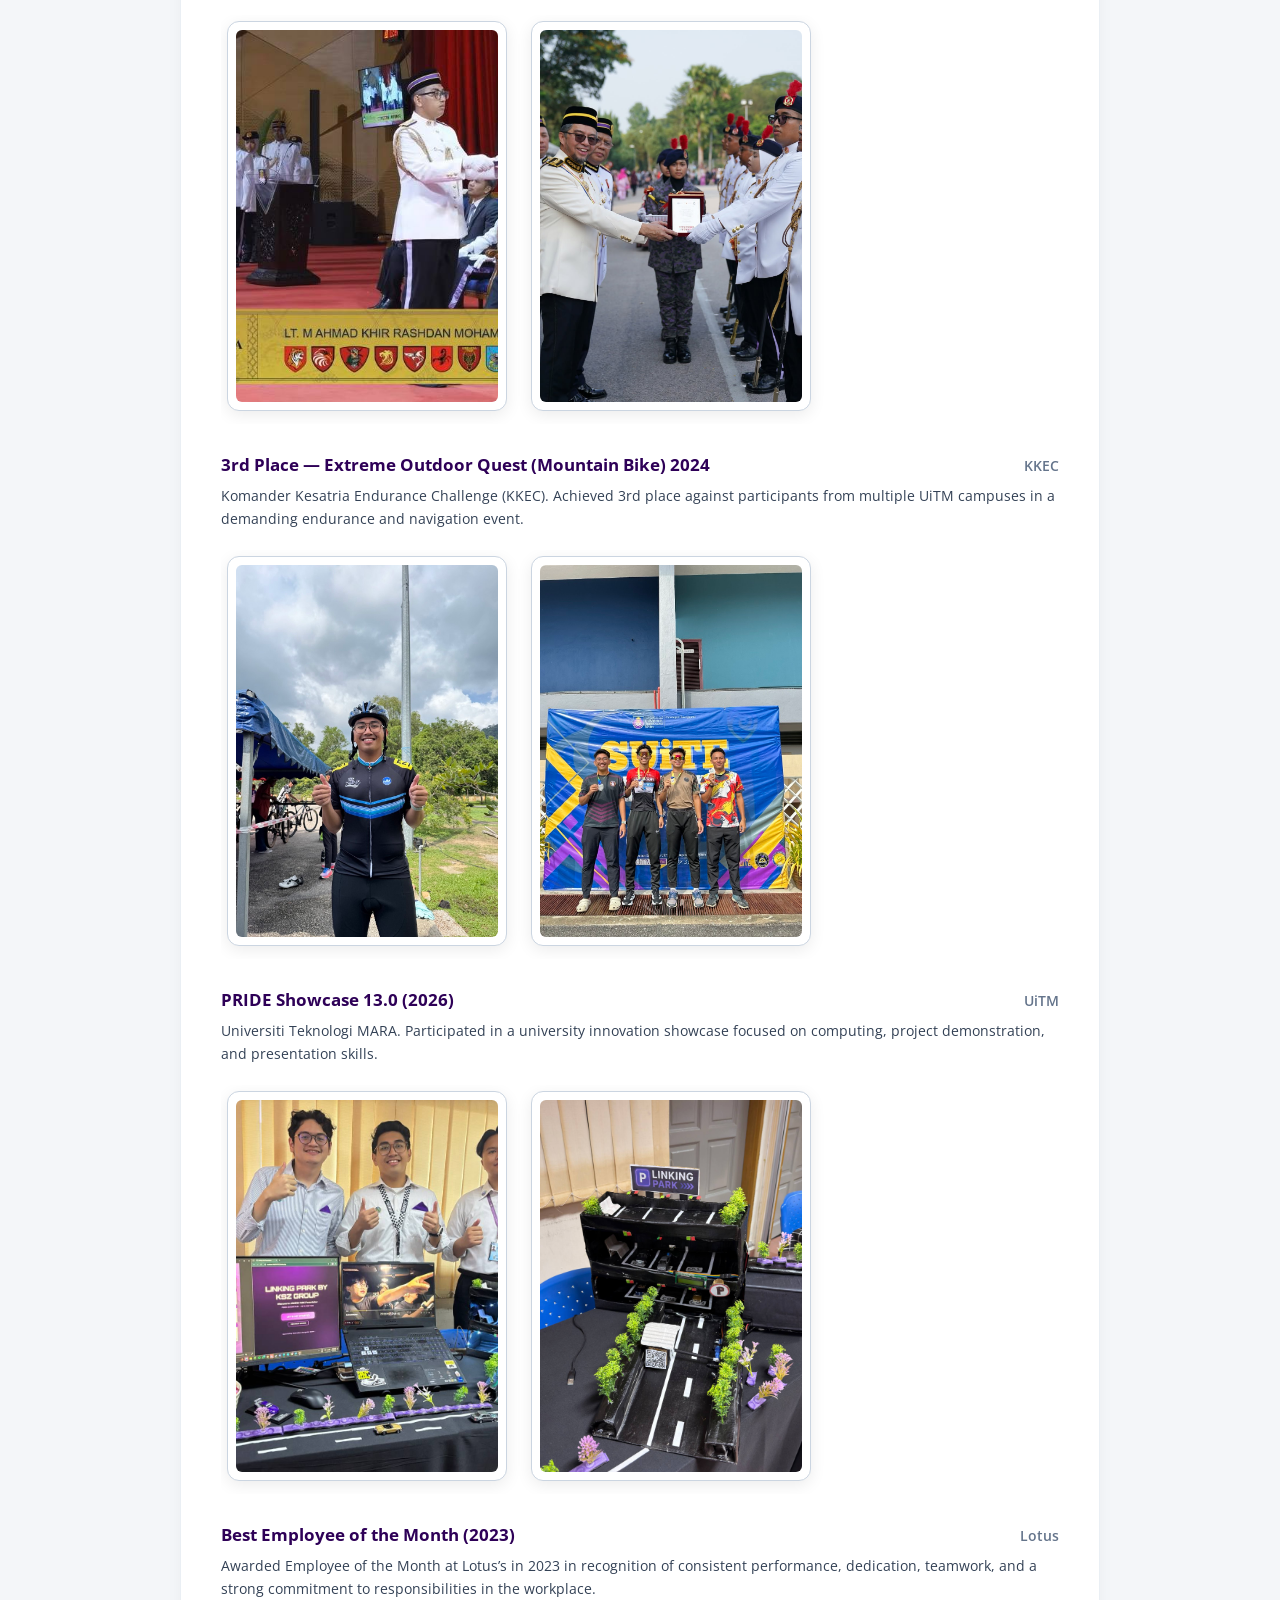
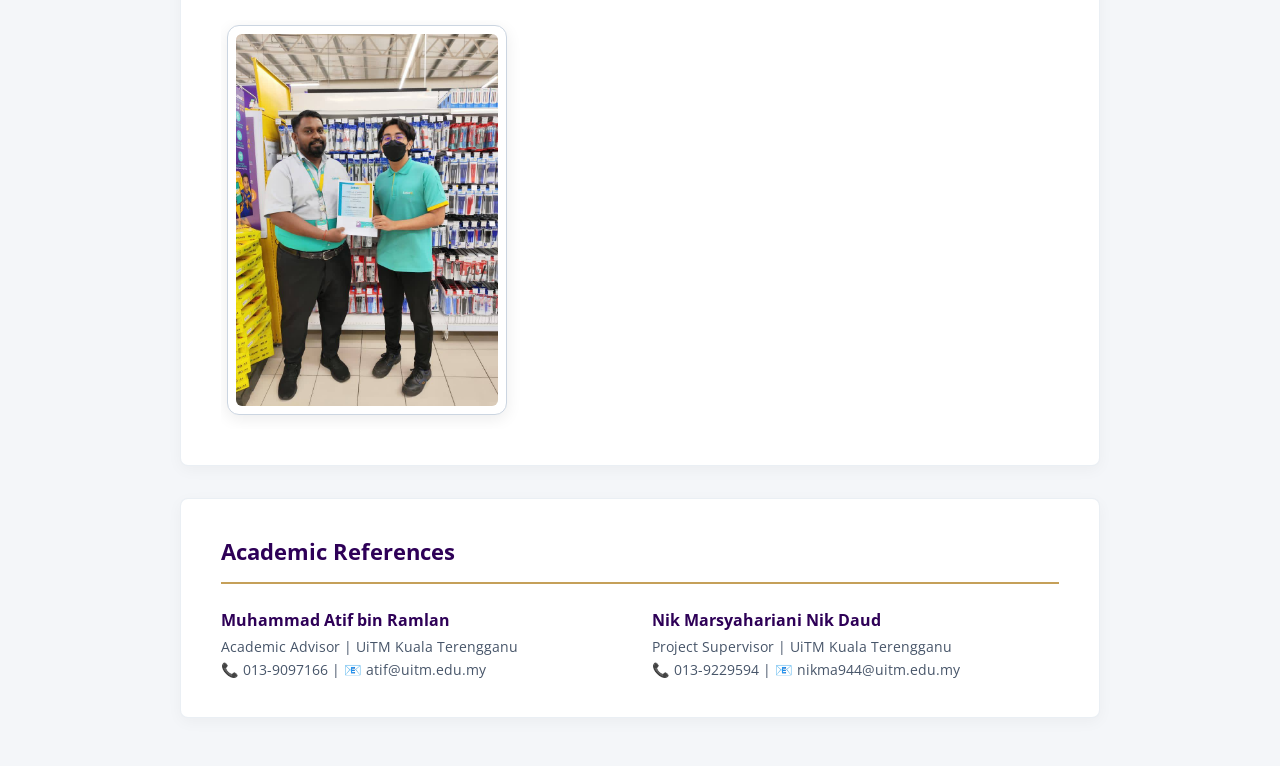
==== commit 7a46f417: "Transform PROJECTS section into 2-column card grid matching reference design 1-to-1" ====
--- a/index.html
+++ b/index.html
@@ -185,55 +185,140 @@
 
       <!-- SECTION 5: PROJECTS -->
       <section id="projects" class="resume-card">
-        <h2 class="card-title">Projects</h2>
-        <div class="card-divider"></div>
-
-        <div class="entry-item">
-          <div class="entry-header">
-            <h3>Pengajian Am E-Learning System</h3>
-            <span class="entry-date">Final Year Project 2026</span>
-          </div>
-          <p class="entry-detail">Developed a web-based e-learning system to support Semester 1 STPM Pengajian Am students in learning, revision, and progress tracking.</p>
-        </div>
-
-        <div class="entry-item">
-          <div class="entry-header">
-            <h3>Linking Park Smart Parking Prototype</h3>
-            <span class="entry-date">2026</span>
-          </div>
-          <p class="entry-detail">Built a functional Arduino-based prototype that detects incoming vehicles and assigns available parking spaces automatically.</p>
-        </div>
-
-        <div class="entry-item">
-          <div class="entry-header">
-            <h3>PowerBI Dashboard Challenge</h3>
-            <span class="entry-date">2026</span>
-          </div>
-          <p class="entry-detail">Developed an interactive Business Intelligence dashboard using Power BI and created predictive models for university data decision-making.</p>
-        </div>
-
-        <div class="entry-item">
-          <div class="entry-header">
-            <h3>Pantun Remix — Malay Pantun Learning Game</h3>
-            <span class="entry-date">2025</span>
-          </div>
-          <p class="entry-detail">Created a web-based learning game that helps users learn and practise Malay pantun using PHP, CSS, and Laragon.</p>
-        </div>
-
-        <div class="entry-item">
-          <div class="entry-header">
-            <h3>Customer Churn Prediction Using Decision Tree Classification</h3>
-            <span class="entry-date">2025</span>
-          </div>
-          <p class="entry-detail">Prepared and analysed customer data in WEKA and developed decision tree-based classification models for a Data Mining course project.</p>
-        </div>
-
-        <div class="entry-item">
-          <div class="entry-header">
-            <h3>Gym Membership Management System</h3>
-            <span class="entry-date">2024</span>
-          </div>
-          <p class="entry-detail">Developed a basic system to organise gym member information and membership records.</p>
+        <h2 class="card-title">Academic Projects</h2>
+        <div class="card-divider"></div>
+
+        <div class="projects-grid">
+
+          <!-- Project Card 1 -->
+          <div class="project-card-item">
+            <div>
+              <div class="project-preview-frame">
+                <img src="project1.jpg" alt="Pengajian Am E-Learning System" onerror="this.style.display='none';">
+              </div>
+              <h3 class="project-title">Pengajian Am E-Learning System</h3>
+              <div class="project-year">2026</div>
+              <div class="project-tags">
+                <span class="project-tag">PHP</span>
+                <span class="project-tag">MySQL</span>
+                <span class="project-tag">CSS3</span>
+                <span class="project-tag">Web Dev</span>
+              </div>
+              <ul class="project-bullets">
+                <li>Developed a web-based e-learning application for STPM Semester 1 Pengajian Am students.</li>
+                <li>Built interactive quiz modules, revision notes tracking, and student performance monitoring.</li>
+              </ul>
+            </div>
+            <a href="https://github.com/khir750" target="_blank" class="project-btn">GitHub</a>
+          </div>
+
+          <!-- Project Card 2 -->
+          <div class="project-card-item">
+            <div>
+              <div class="project-preview-frame">
+                <img src="project2.jpg" alt="Linking Park Smart Parking" onerror="this.style.display='none';">
+              </div>
+              <h3 class="project-title">Linking Park Smart Parking Prototype</h3>
+              <div class="project-year">2026</div>
+              <div class="project-tags">
+                <span class="project-tag">Arduino</span>
+                <span class="project-tag">Sensors</span>
+                <span class="project-tag">IoT</span>
+                <span class="project-tag">Hardware</span>
+              </div>
+              <ul class="project-bullets">
+                <li>Engineered a functional hardware prototype using Arduino and ultrasonic proximity sensors.</li>
+                <li>Automated real-time vehicle detection and dynamic parking space allocation control.</li>
+              </ul>
+            </div>
+            <a href="https://github.com/khir750" target="_blank" class="project-btn">View Project</a>
+          </div>
+
+          <!-- Project Card 3 -->
+          <div class="project-card-item">
+            <div>
+              <div class="project-preview-frame">
+                <img src="project3.jpg" alt="PowerBI BI Dashboard" onerror="this.style.display='none';">
+              </div>
+              <h3 class="project-title">PowerBI Business Intelligence Dashboard</h3>
+              <div class="project-year">2026</div>
+              <div class="project-tags">
+                <span class="project-tag">Power BI</span>
+                <span class="project-tag">Predictive Analytics</span>
+                <span class="project-tag">DAX</span>
+              </div>
+              <ul class="project-bullets">
+                <li>Engineered an interactive BI dashboard analyzing university performance datasets using DAX.</li>
+                <li>Developed predictive data models to provide actionable insights for decision-making.</li>
+              </ul>
+            </div>
+            <a href="https://github.com/khir750" target="_blank" class="project-btn">View Project</a>
+          </div>
+
+          <!-- Project Card 4 -->
+          <div class="project-card-item">
+            <div>
+              <div class="project-preview-frame">
+                <img src="project4.jpg" alt="Pantun Remix Game" onerror="this.style.display='none';">
+              </div>
+              <h3 class="project-title">Pantun Remix — Malay Learning Game</h3>
+              <div class="project-year">2025</div>
+              <div class="project-tags">
+                <span class="project-tag">PHP</span>
+                <span class="project-tag">CSS3</span>
+                <span class="project-tag">Gamification</span>
+                <span class="project-tag">Laragon</span>
+              </div>
+              <ul class="project-bullets">
+                <li>Created an interactive web educational game to promote traditional Malay literature.</li>
+                <li>Designed gamified pantun matching challenges and responsive user interface.</li>
+              </ul>
+            </div>
+            <a href="https://github.com/khir750" target="_blank" class="project-btn">GitHub</a>
+          </div>
+
+          <!-- Project Card 5 -->
+          <div class="project-card-item">
+            <div>
+              <div class="project-preview-frame">
+                <img src="project5.jpg" alt="Customer Churn Prediction WEKA" onerror="this.style.display='none';">
+              </div>
+              <h3 class="project-title">Customer Churn Prediction Model</h3>
+              <div class="project-year">2025</div>
+              <div class="project-tags">
+                <span class="project-tag">WEKA</span>
+                <span class="project-tag">Decision Trees</span>
+                <span class="project-tag">Data Mining</span>
+              </div>
+              <ul class="project-bullets">
+                <li>Preprocessed large customer datasets and evaluated J48 decision tree classifiers.</li>
+                <li>Mined churn patterns to optimize customer retention strategies in data analytics.</li>
+              </ul>
+            </div>
+            <a href="https://github.com/khir750" target="_blank" class="project-btn">GitHub</a>
+          </div>
+
+          <!-- Project Card 6 -->
+          <div class="project-card-item">
+            <div>
+              <div class="project-preview-frame">
+                <img src="project6.jpg" alt="Gym Membership System" onerror="this.style.display='none';">
+              </div>
+              <h3 class="project-title">Gym Membership Management System</h3>
+              <div class="project-year">2024</div>
+              <div class="project-tags">
+                <span class="project-tag">PHP</span>
+                <span class="project-tag">MySQL</span>
+                <span class="project-tag">System Design</span>
+              </div>
+              <ul class="project-bullets">
+                <li>Designed a relational database system to organize member profiles and payment status.</li>
+                <li>Implemented CRUD operations and basic administrative reporting controls.</li>
+              </ul>
+            </div>
+            <a href="https://github.com/khir750" target="_blank" class="project-btn">View Project</a>
+          </div>
+
         </div>
       </section>
 
@@ -339,6 +424,12 @@
             <div class="photo-card">
               <img src="penyu2.jpg" alt="Turtle Conservation 2">
             </div>
+            <div class="photo-card">
+              <img src="penyu3.jpg" alt="Turtle Conservation 3">
+            </div>
+            <div class="photo-card">
+              <img src="penyu4.jpg" alt="Turtle Conservation 4">
+            </div>
           </div>
         </div>
 
--- a/styles.css
+++ b/styles.css
@@ -285,10 +285,10 @@
    ========================================================================== */
 .photo-gallery {
   display: flex;
-  gap: 1.25rem;
-  margin-top: 1rem;
+  gap: 1.5rem;
+  margin-top: 1.25rem;
   overflow-x: auto;
-  padding: 0.25rem 0.25rem 0.75rem 0.25rem;
+  padding: 0.35rem 0.35rem 0.85rem 0.35rem;
   scrollbar-width: thin;
 }
 
@@ -302,20 +302,20 @@
 }
 
 .photo-card {
-  flex: 0 0 220px;
-  height: 175px;
+  flex: 0 0 280px;
+  height: 390px;
   background: #ffffff;
-  border-radius: 10px;
-  border: 1px solid #e2e8f0;
-  padding: 6px;
-  box-shadow: 0 4px 12px rgba(0, 0, 0, 0.05);
+  border-radius: 12px;
+  border: 1px solid #cbd5e1;
+  padding: 8px;
+  box-shadow: 0 4px 16px rgba(0, 0, 0, 0.08);
   overflow: hidden;
-  transition: transform 0.2s ease, box-shadow 0.2s ease;
+  transition: transform 0.25s ease, box-shadow 0.25s ease;
 }
 
 .photo-card:hover {
-  transform: translateY(-4px);
-  box-shadow: 0 8px 24px rgba(0, 0, 0, 0.12);
+  transform: translateY(-5px);
+  box-shadow: 0 12px 28px rgba(0, 0, 0, 0.14);
 }
 
 .photo-card img {
@@ -324,6 +324,112 @@
   object-fit: cover;
   border-radius: 6px;
   display: block;
+}
+
+/* ==========================================================================
+   PROJECTS 2-COLUMN GRID SYSTEM (Matching Reference Image 1-to-1)
+   ========================================================================== */
+.projects-grid {
+  display: grid;
+  grid-template-columns: repeat(2, 1fr);
+  gap: 1.5rem;
+}
+
+.project-card-item {
+  background: #ffffff;
+  border-radius: 12px;
+  border: 1px solid #e2e8f0;
+  padding: 1.5rem;
+  box-shadow: 0 4px 15px rgba(0, 0, 0, 0.04);
+  display: flex;
+  flex-direction: column;
+  justify-content: space-between;
+  transition: transform 0.25s ease, box-shadow 0.25s ease;
+}
+
+.project-card-item:hover {
+  transform: translateY(-4px);
+  box-shadow: 0 10px 25px rgba(0, 0, 0, 0.09);
+}
+
+.project-preview-frame {
+  width: 100%;
+  height: 145px;
+  border-radius: 8px;
+  border: 1px dashed #cbd5e1;
+  overflow: hidden;
+  background: #f8fafc;
+  margin-bottom: 1rem;
+  display: flex;
+  align-items: center;
+  justify-content: center;
+}
+
+.project-preview-frame img {
+  width: 100%;
+  height: 100%;
+  object-fit: cover;
+  display: block;
+}
+
+.project-title {
+  font-size: 1.05rem;
+  font-weight: 700;
+  color: #2e0057; /* UiTM Purple */
+  margin-bottom: 0.2rem;
+  line-height: 1.35;
+}
+
+.project-year {
+  font-size: 0.85rem;
+  color: #c5a059; /* UiTM Gold */
+  font-weight: 600;
+  margin-bottom: 0.75rem;
+}
+
+.project-tags {
+  display: flex;
+  flex-wrap: wrap;
+  gap: 0.4rem;
+  margin-bottom: 0.85rem;
+}
+
+.project-tag {
+  font-size: 0.75rem;
+  font-weight: 600;
+  background: #eff6ff;
+  color: #1d4ed8;
+  padding: 0.2rem 0.65rem;
+  border-radius: 50px;
+  border: 1px solid #dbeafe;
+}
+
+.project-bullets {
+  font-size: 0.88rem;
+  color: #334155;
+  margin-left: 1.1rem;
+  margin-bottom: 1.25rem;
+}
+
+.project-bullets li {
+  margin-bottom: 0.35rem;
+}
+
+.project-btn {
+  display: inline-block;
+  padding: 0.45rem 1.15rem;
+  background: #003e74;
+  color: #ffffff;
+  font-size: 0.82rem;
+  font-weight: 700;
+  border-radius: 6px;
+  text-decoration: none;
+  width: fit-content;
+  transition: background 0.2s ease;
+}
+
+.project-btn:hover {
+  background: #2e0057;
 }
 
 /* Skills Grid */
@@ -382,8 +488,11 @@
   .skills-columns {
     grid-template-columns: 1fr;
   }
+  .projects-grid {
+    grid-template-columns: 1fr;
+  }
   .photo-card {
-    flex: 0 0 170px;
-    height: 140px;
-  }
-}
+    flex: 0 0 230px;
+    height: 320px;
+  }
+}
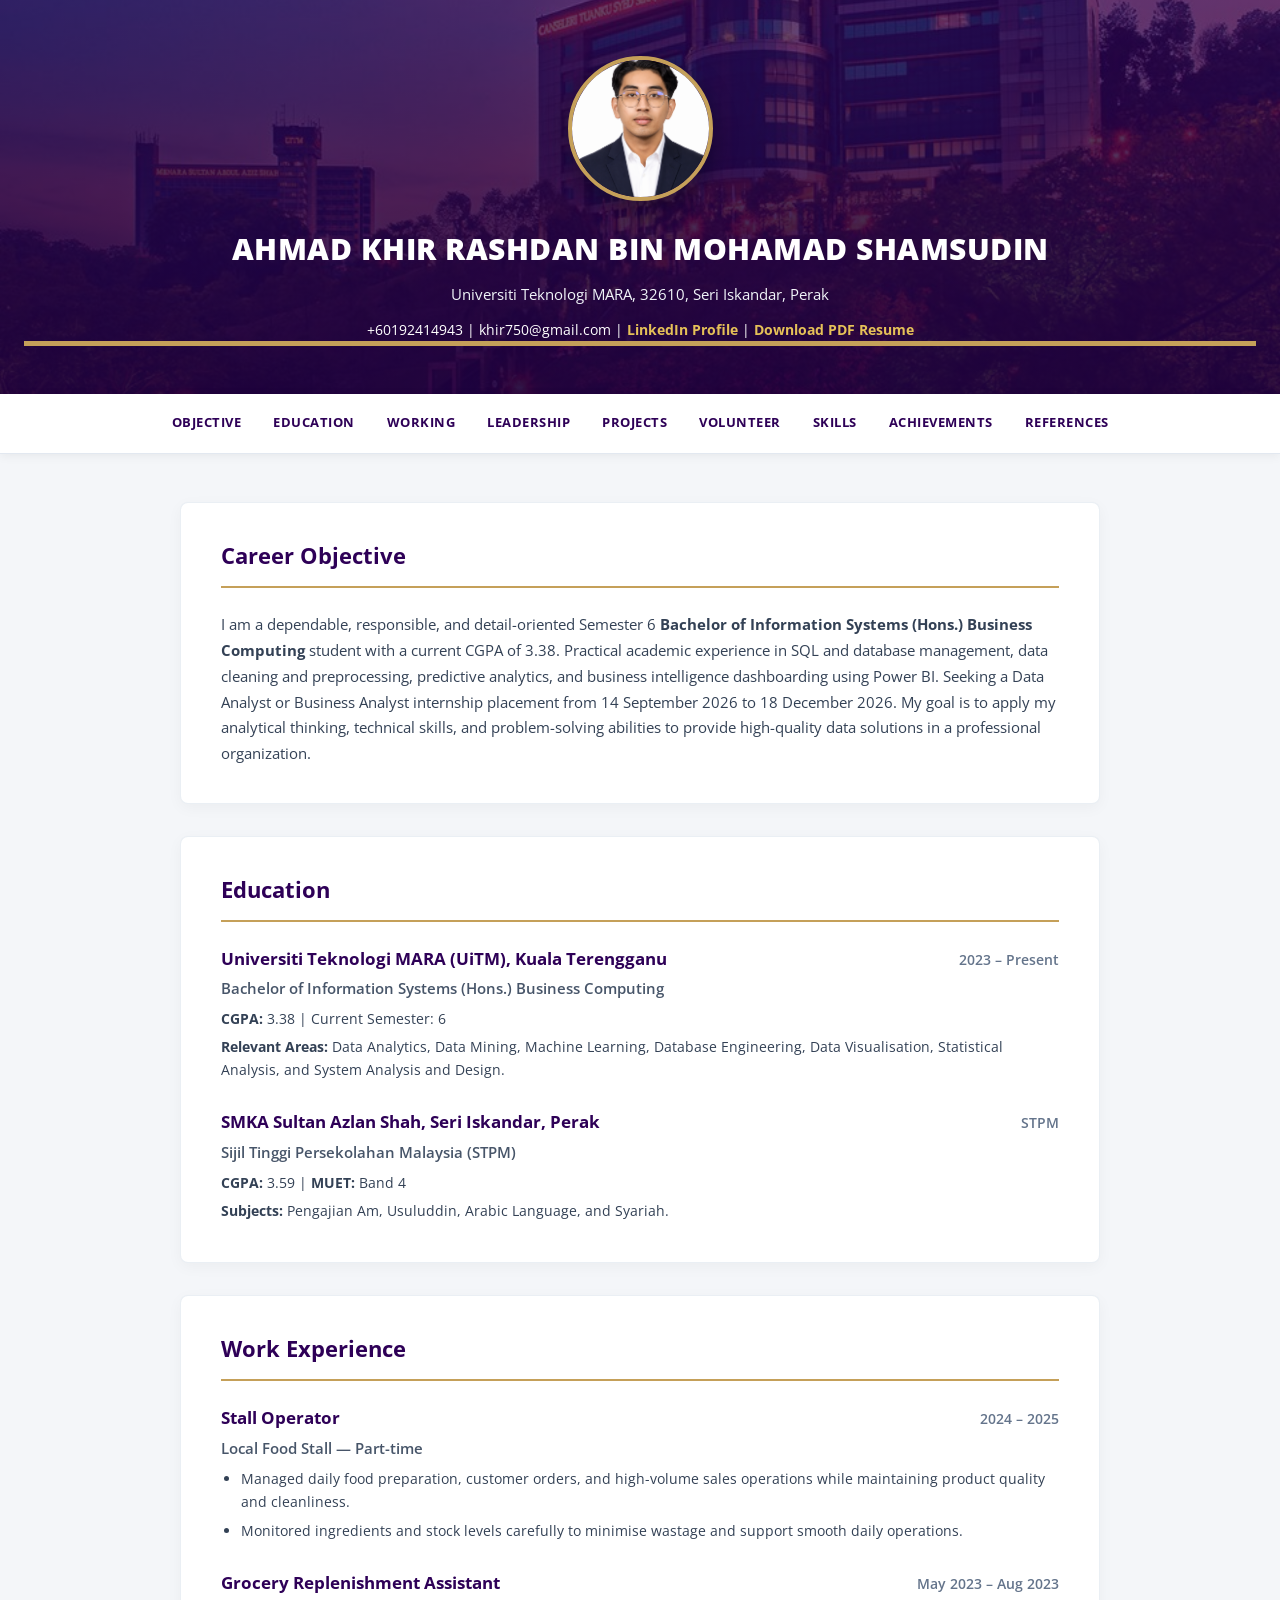
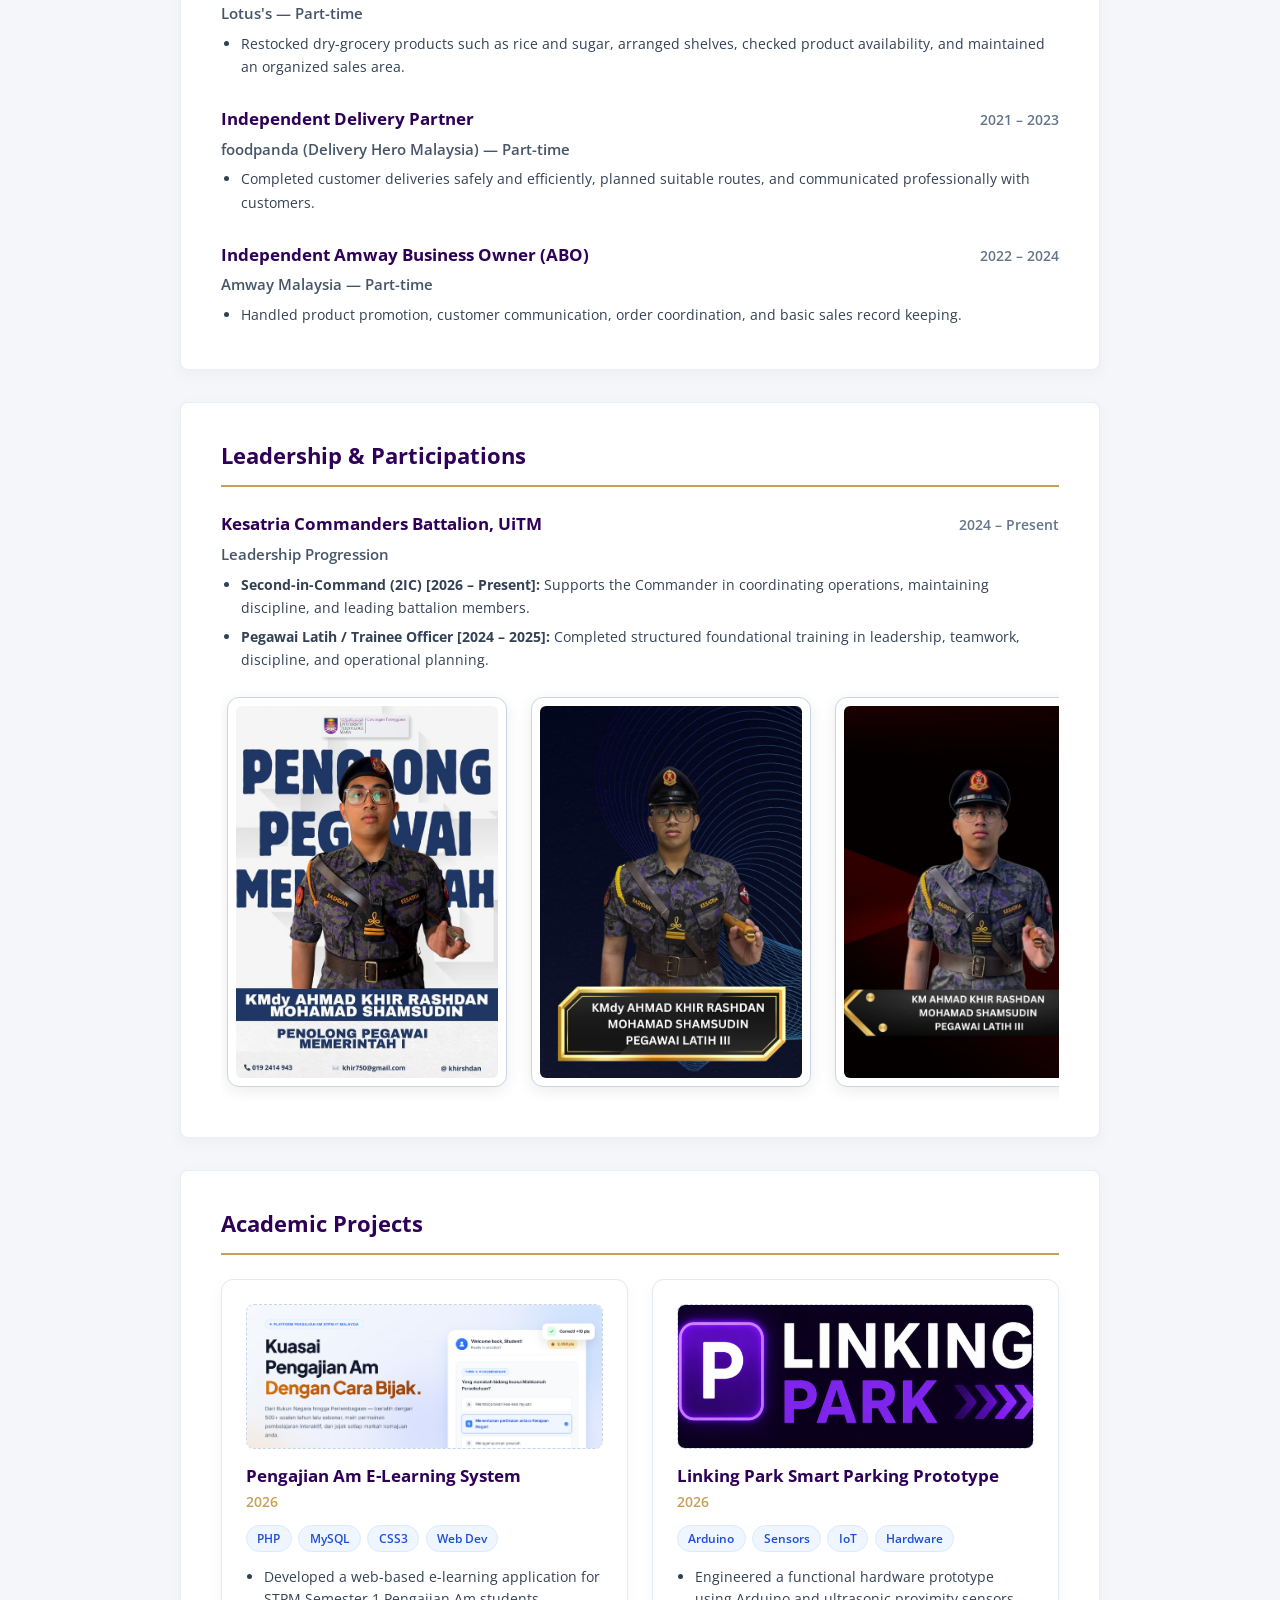
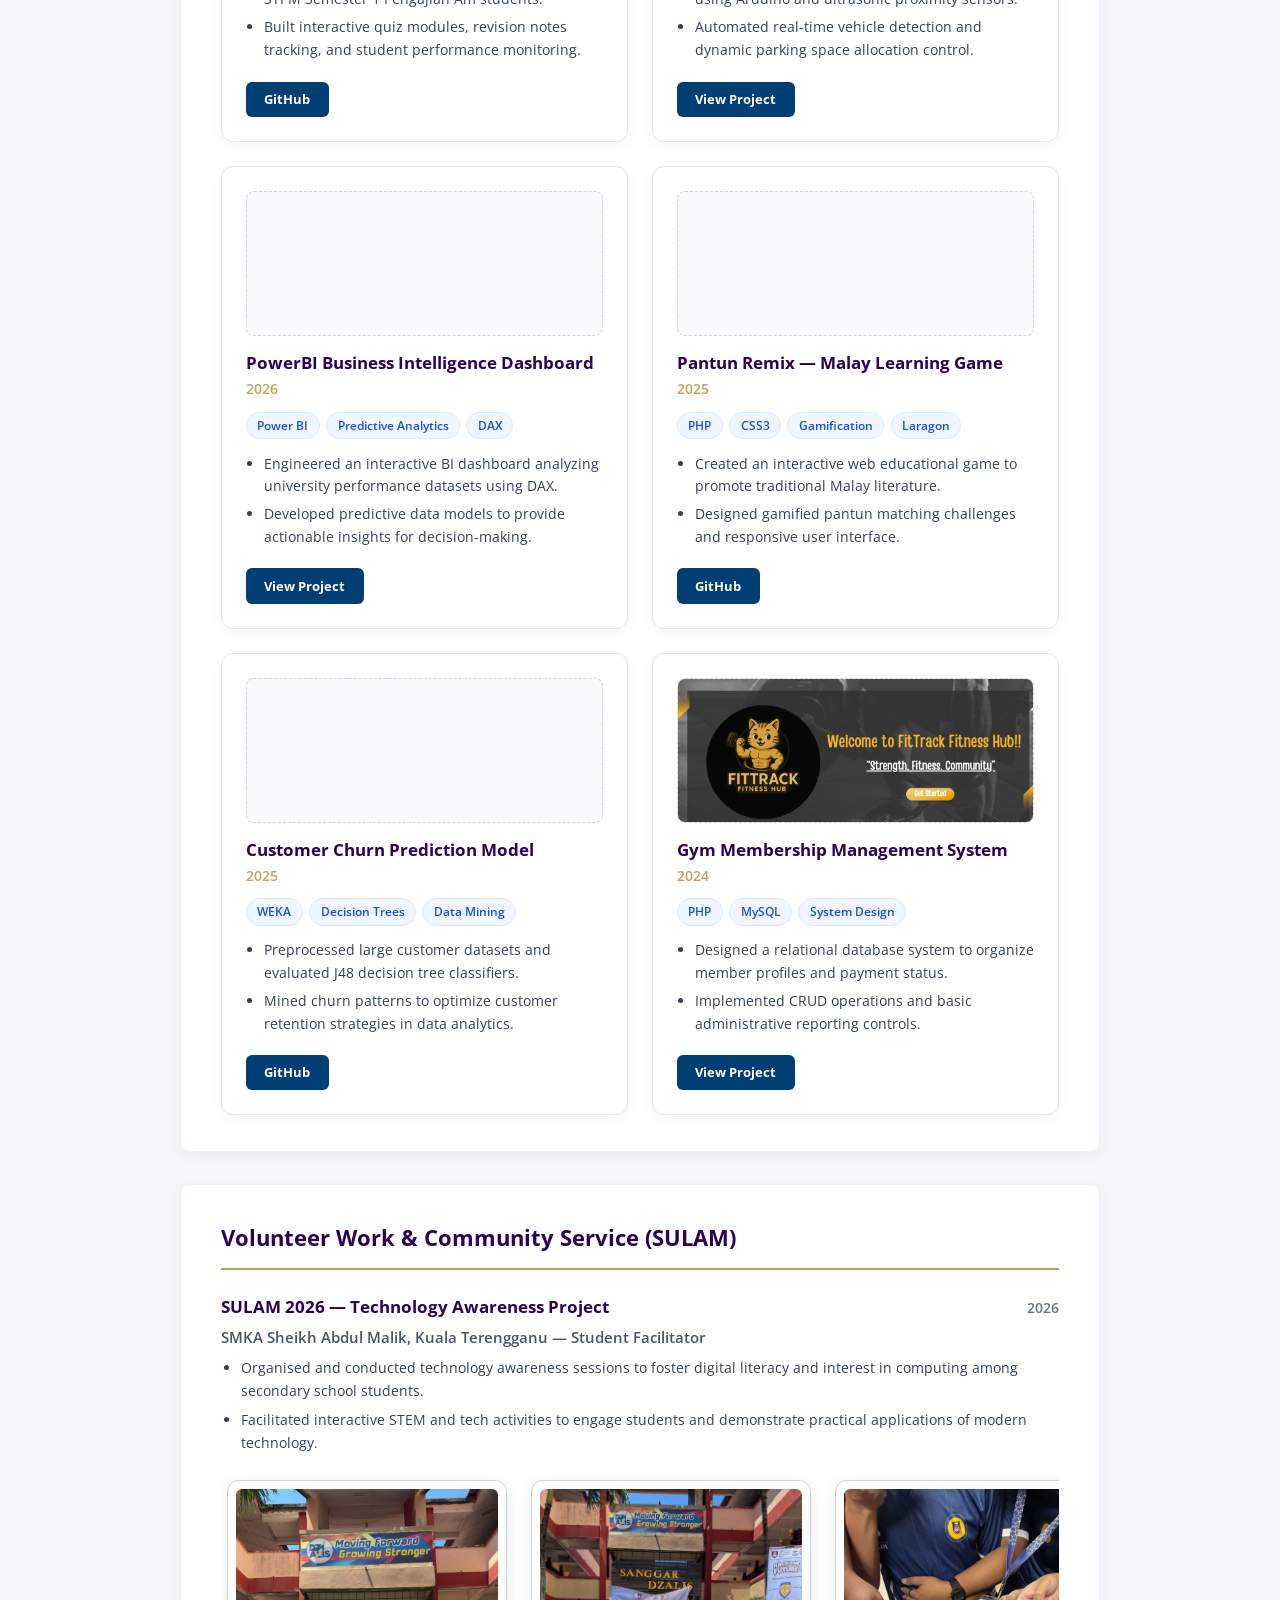
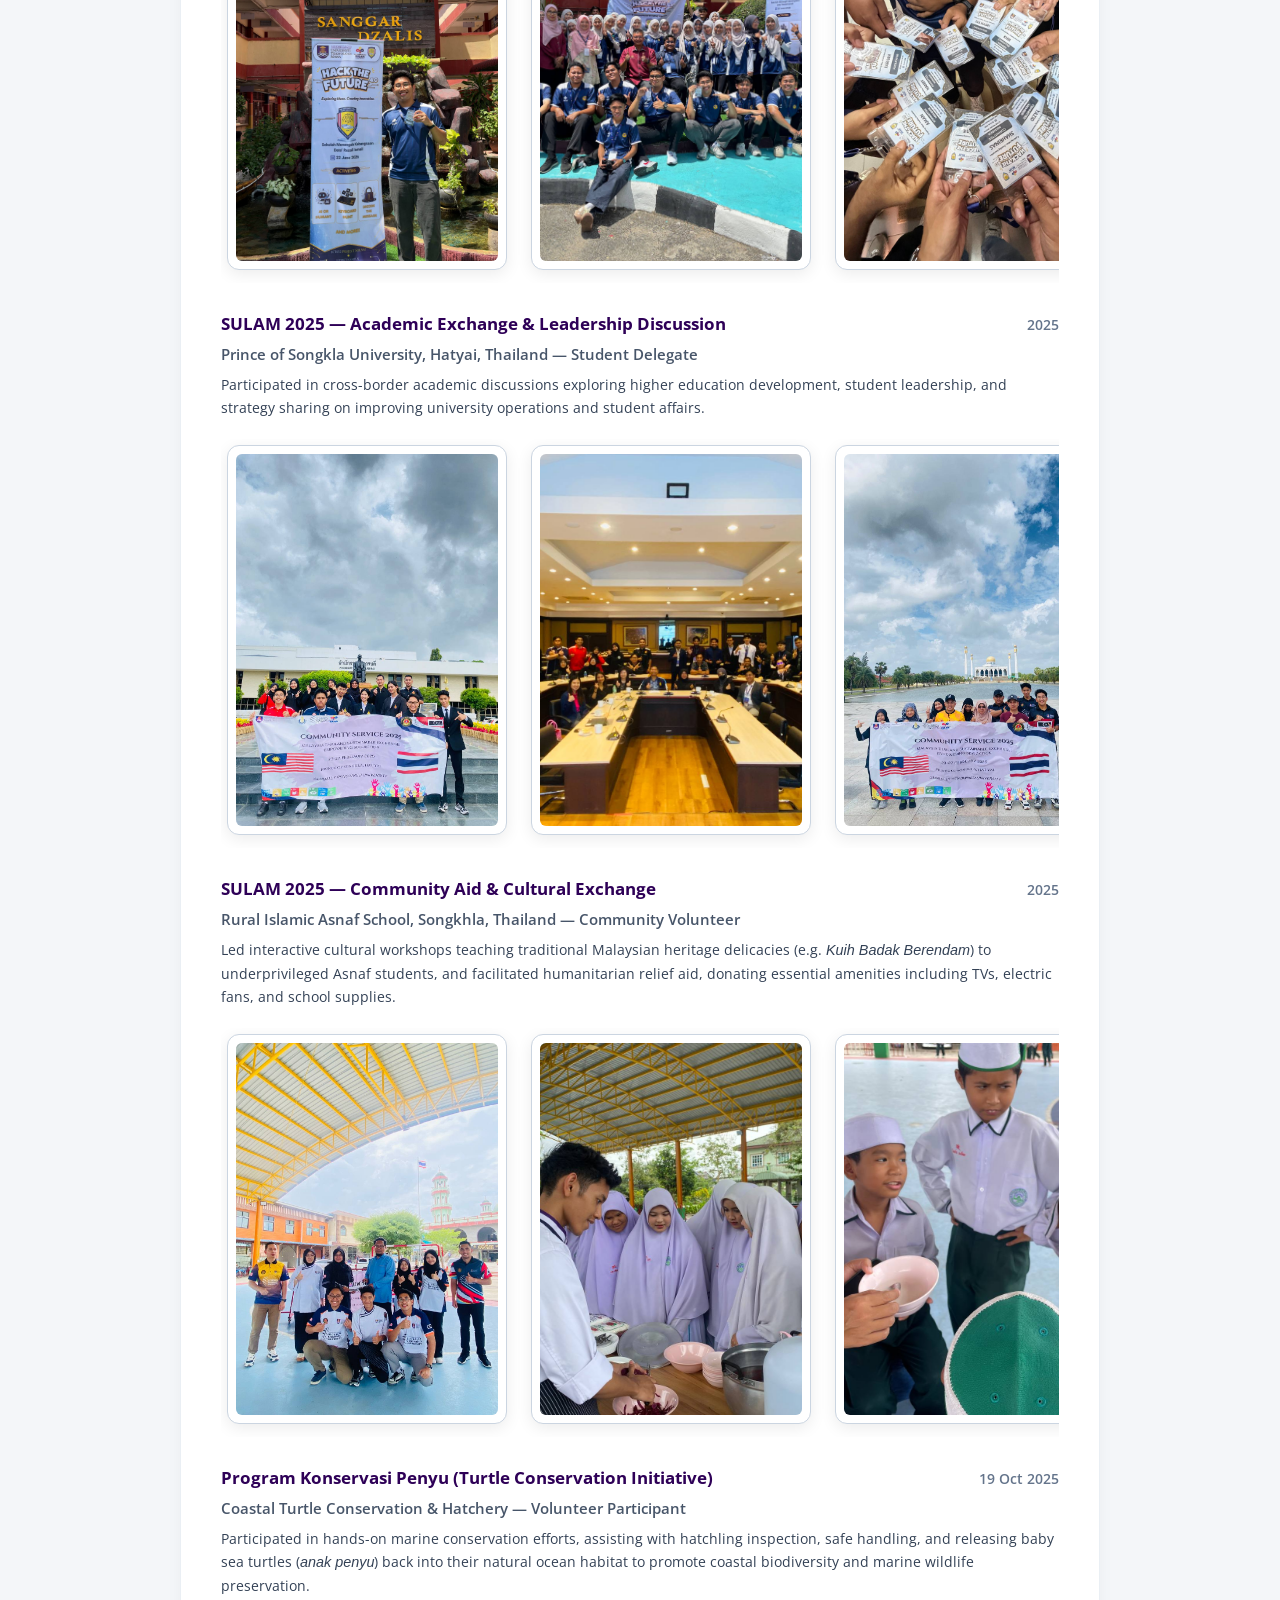
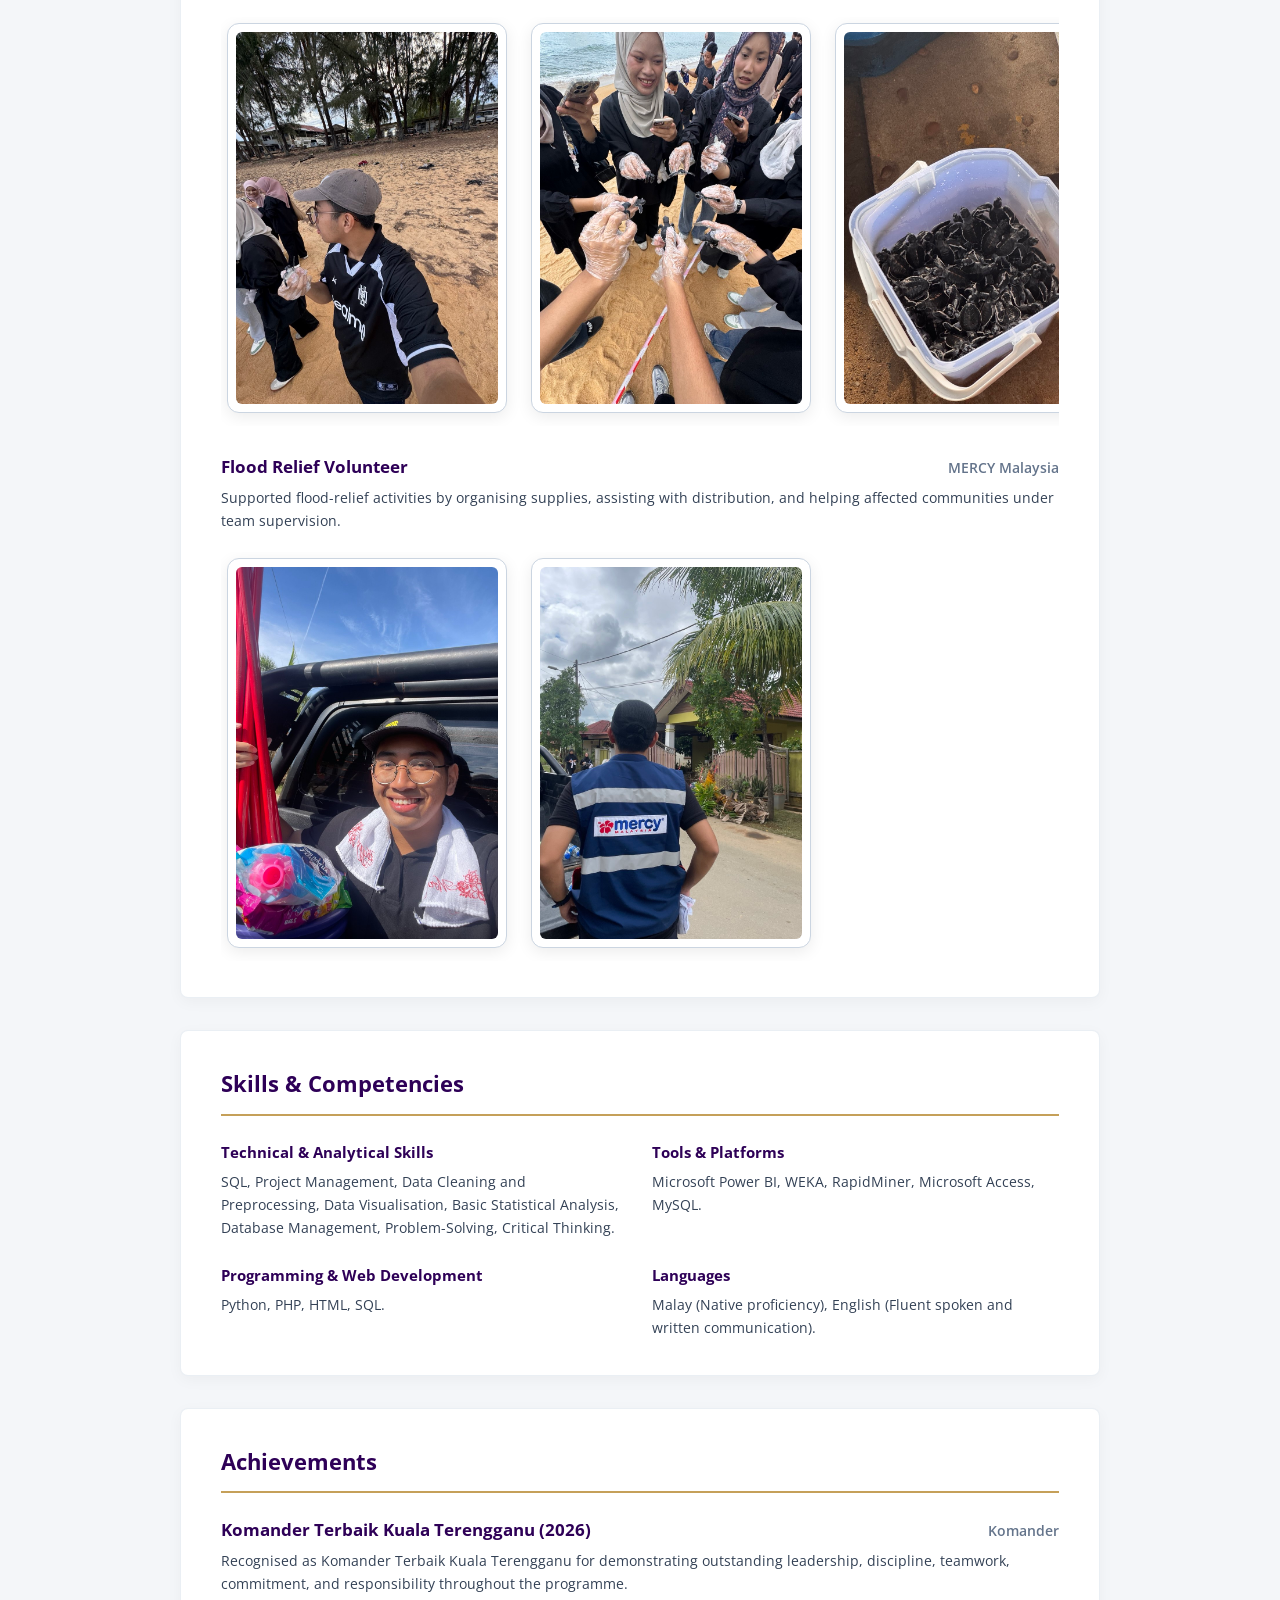
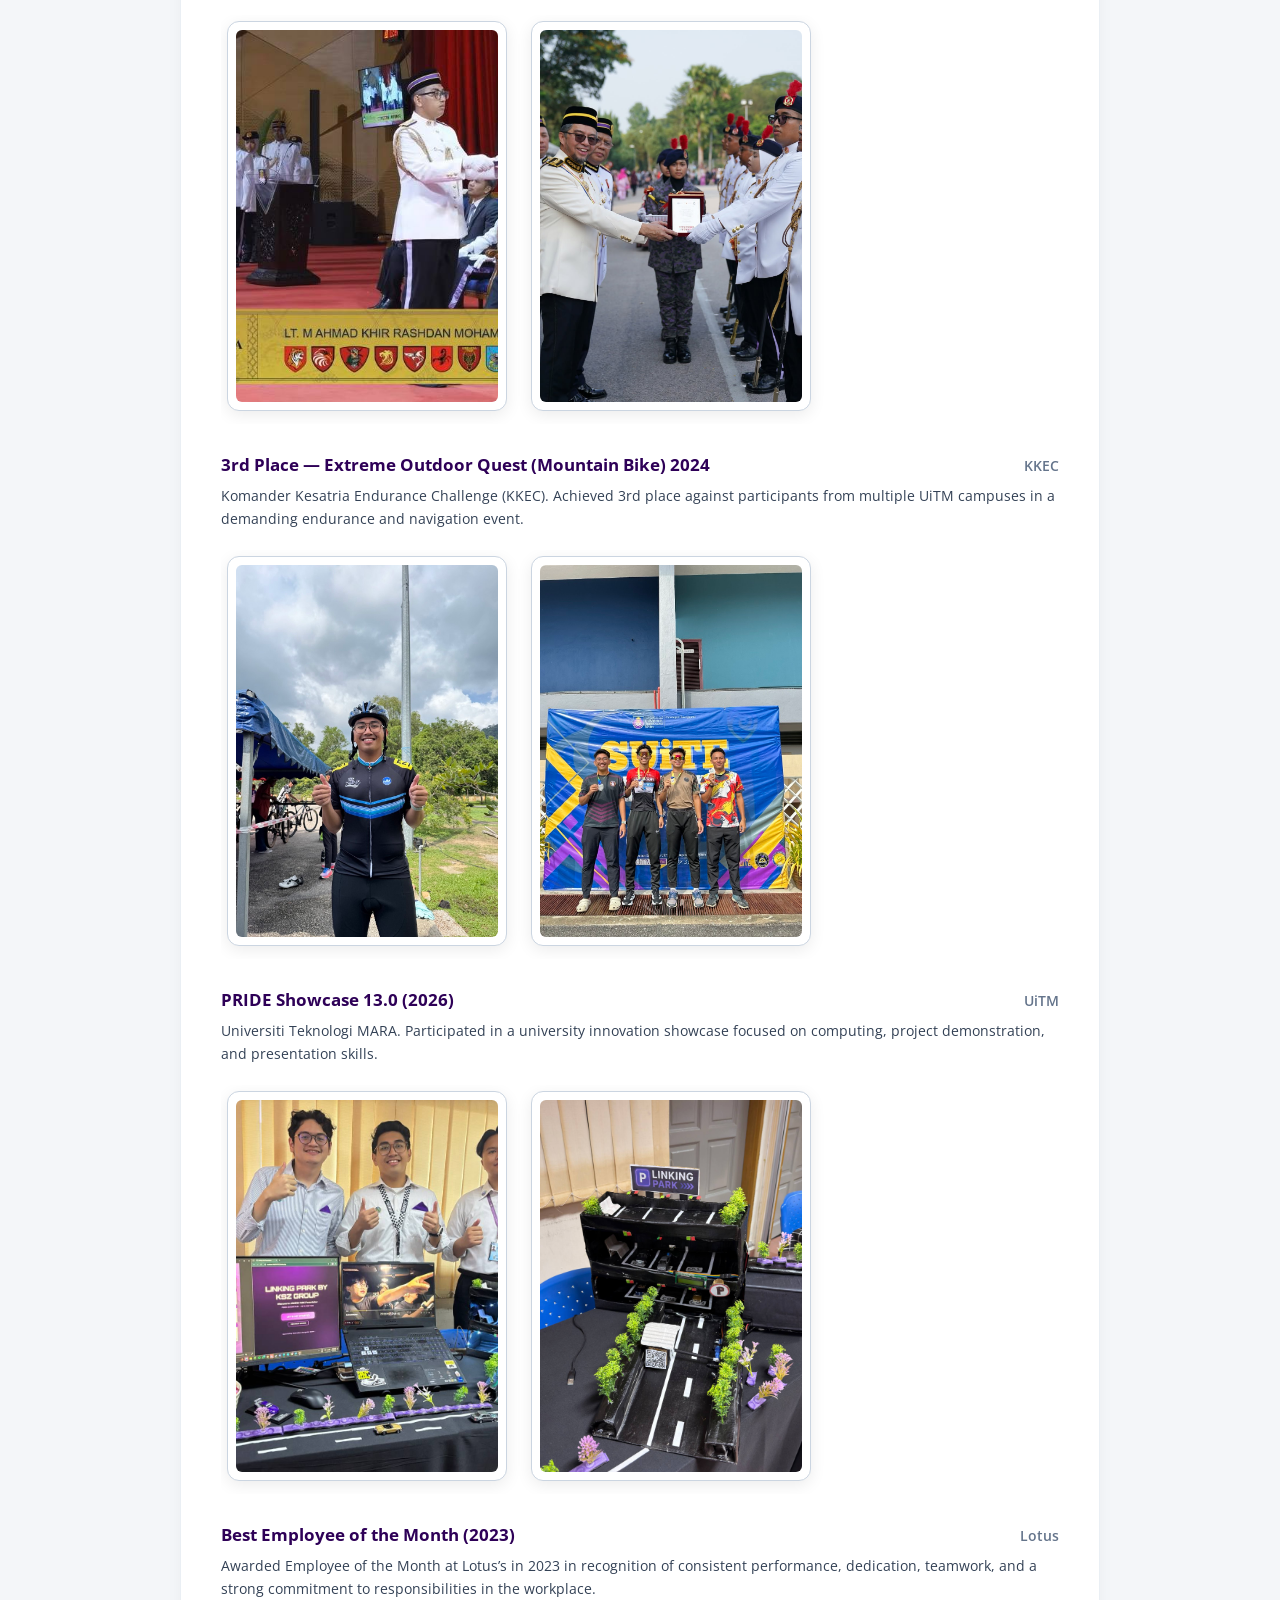
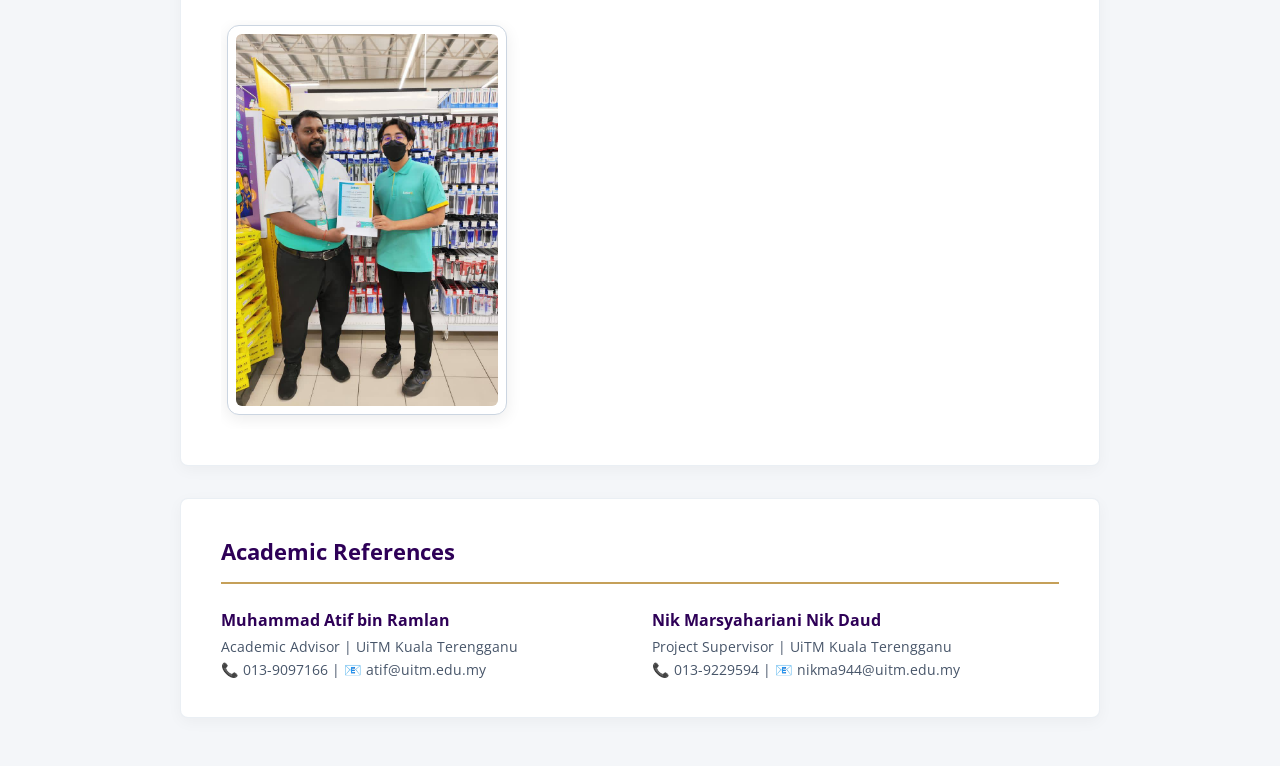
==== commit a3d97222: "Add ATS-friendly professional resume in Markdown and printable HTML format" ====
--- a/index.html
+++ b/index.html
@@ -171,13 +171,13 @@
           <!-- EVENT PHOTO GALLERY -->
           <div class="photo-gallery">
             <div class="photo-card">
-              <img src="images/kesatria1.jpg" alt="Kesatria Commanders 1">
-            </div>
-            <div class="photo-card">
-              <img src="images/kesatria2.jpg" alt="Kesatria Commanders 2">
-            </div>
-            <div class="photo-card">
-              <img src="images/kesatria3.jpg" alt="Kesatria Commanders 3">
+              <img src="kesatria1.jpg" alt="Kesatria Commanders 1">
+            </div>
+            <div class="photo-card">
+              <img src="kesatria2.jpg" alt="Kesatria Commanders 2">
+            </div>
+            <div class="photo-card">
+              <img src="kesatria3.jpg" alt="Kesatria Commanders 3">
             </div>
           </div>
         </div>
@@ -194,7 +194,7 @@
           <div class="project-card-item">
             <div>
               <div class="project-preview-frame">
-                <img src="project1.jpg" alt="Pengajian Am E-Learning System" onerror="this.style.display='none';">
+                <img src="project1.png" alt="Pengajian Am E-Learning System" onerror="this.style.display='none';">
               </div>
               <h3 class="project-title">Pengajian Am E-Learning System</h3>
               <div class="project-year">2026</div>
@@ -216,7 +216,7 @@
           <div class="project-card-item">
             <div>
               <div class="project-preview-frame">
-                <img src="project2.jpg" alt="Linking Park Smart Parking" onerror="this.style.display='none';">
+                <img src="project2.png" alt="Linking Park Smart Parking" onerror="this.style.display='none';">
               </div>
               <h3 class="project-title">Linking Park Smart Parking Prototype</h3>
               <div class="project-year">2026</div>
@@ -302,7 +302,7 @@
           <div class="project-card-item">
             <div>
               <div class="project-preview-frame">
-                <img src="project6.jpg" alt="Gym Membership System" onerror="this.style.display='none';">
+                <img src="project6.png" alt="Gym Membership System" onerror="this.style.display='none';">
               </div>
               <h3 class="project-title">Gym Membership Management System</h3>
               <div class="project-year">2024</div>
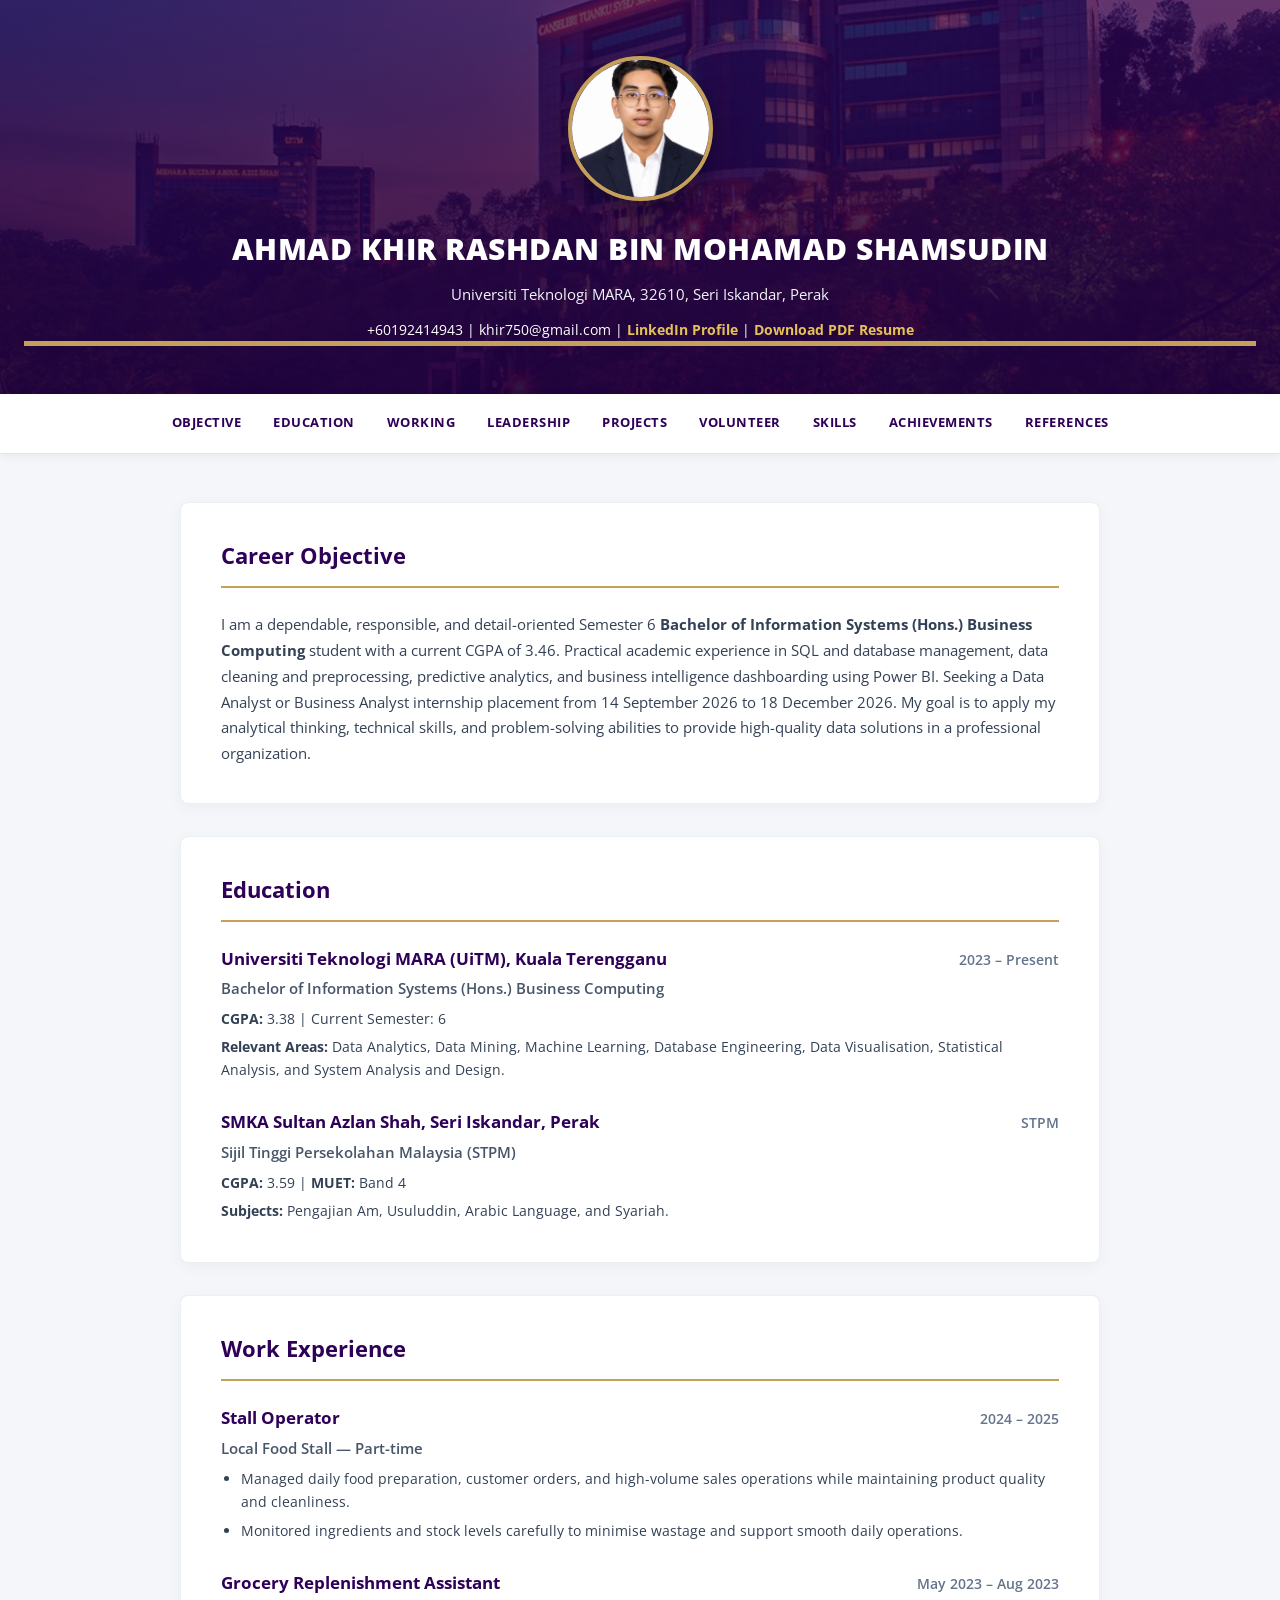
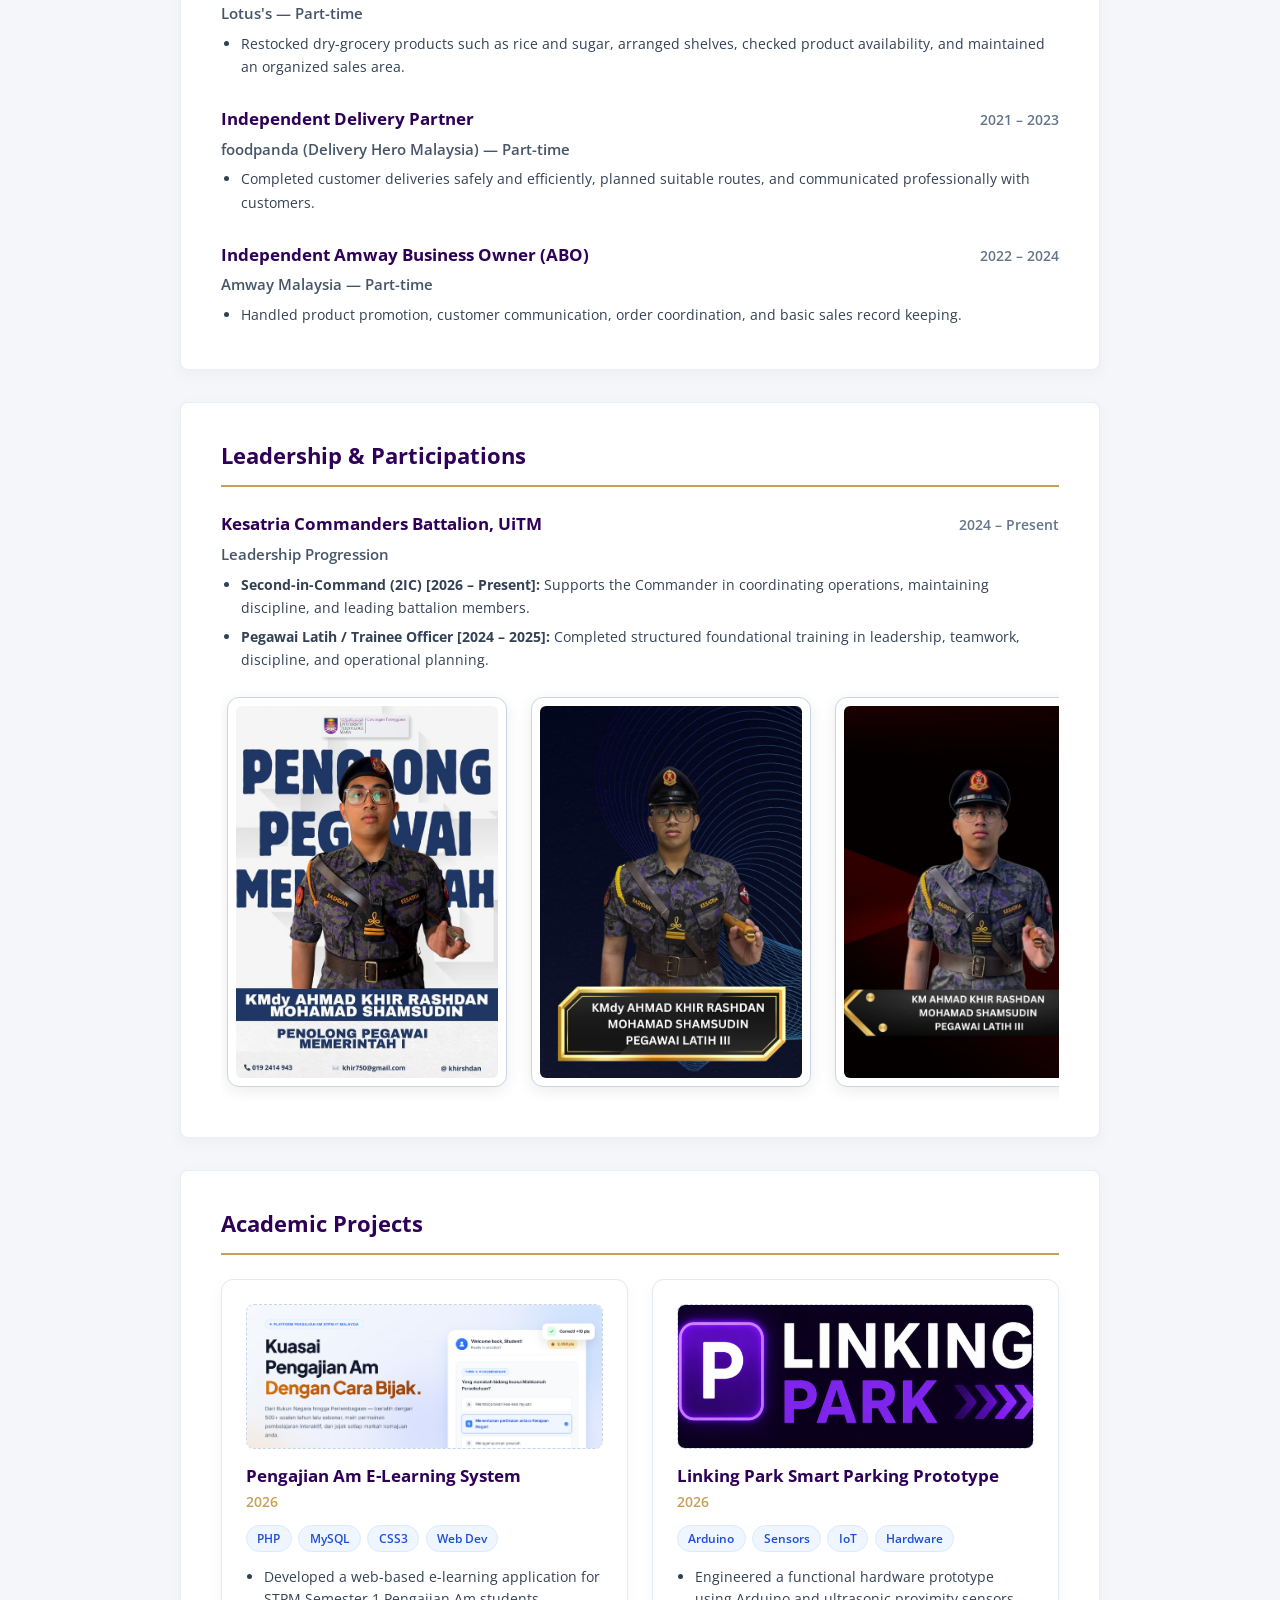
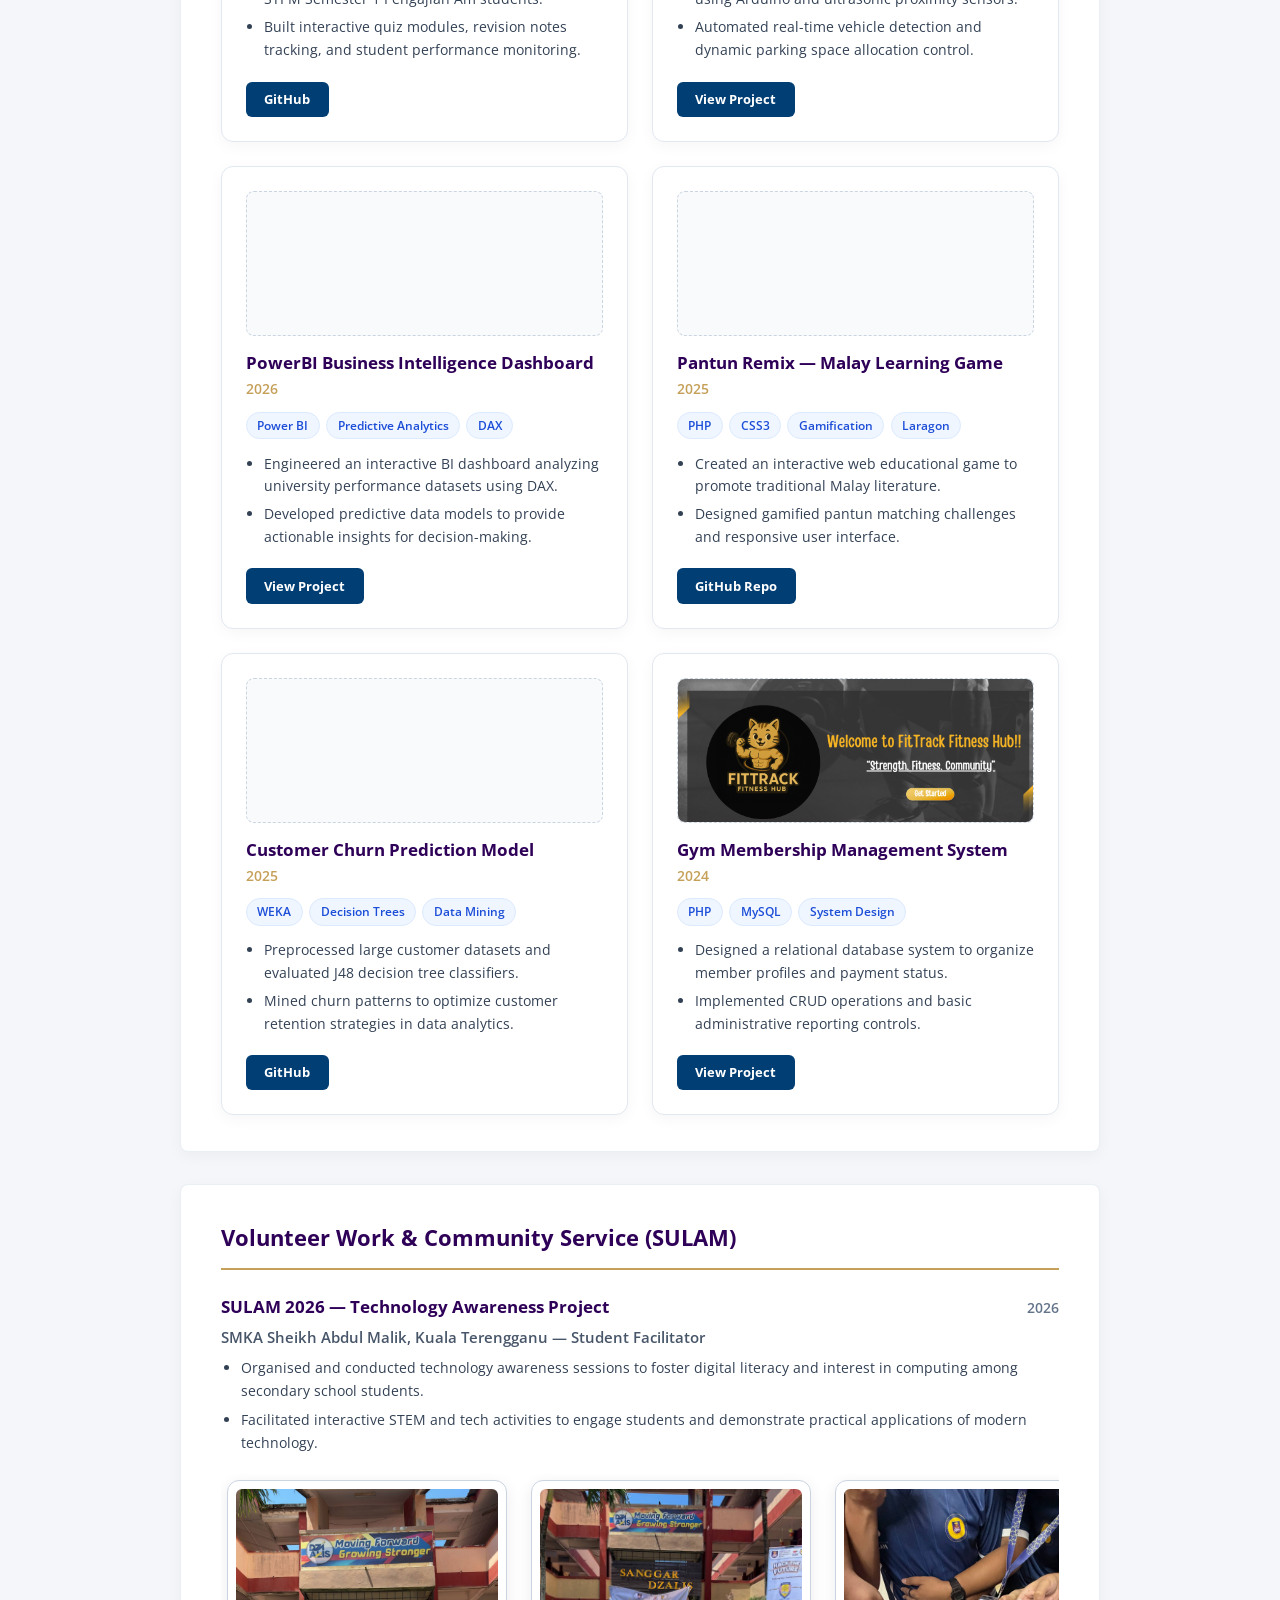
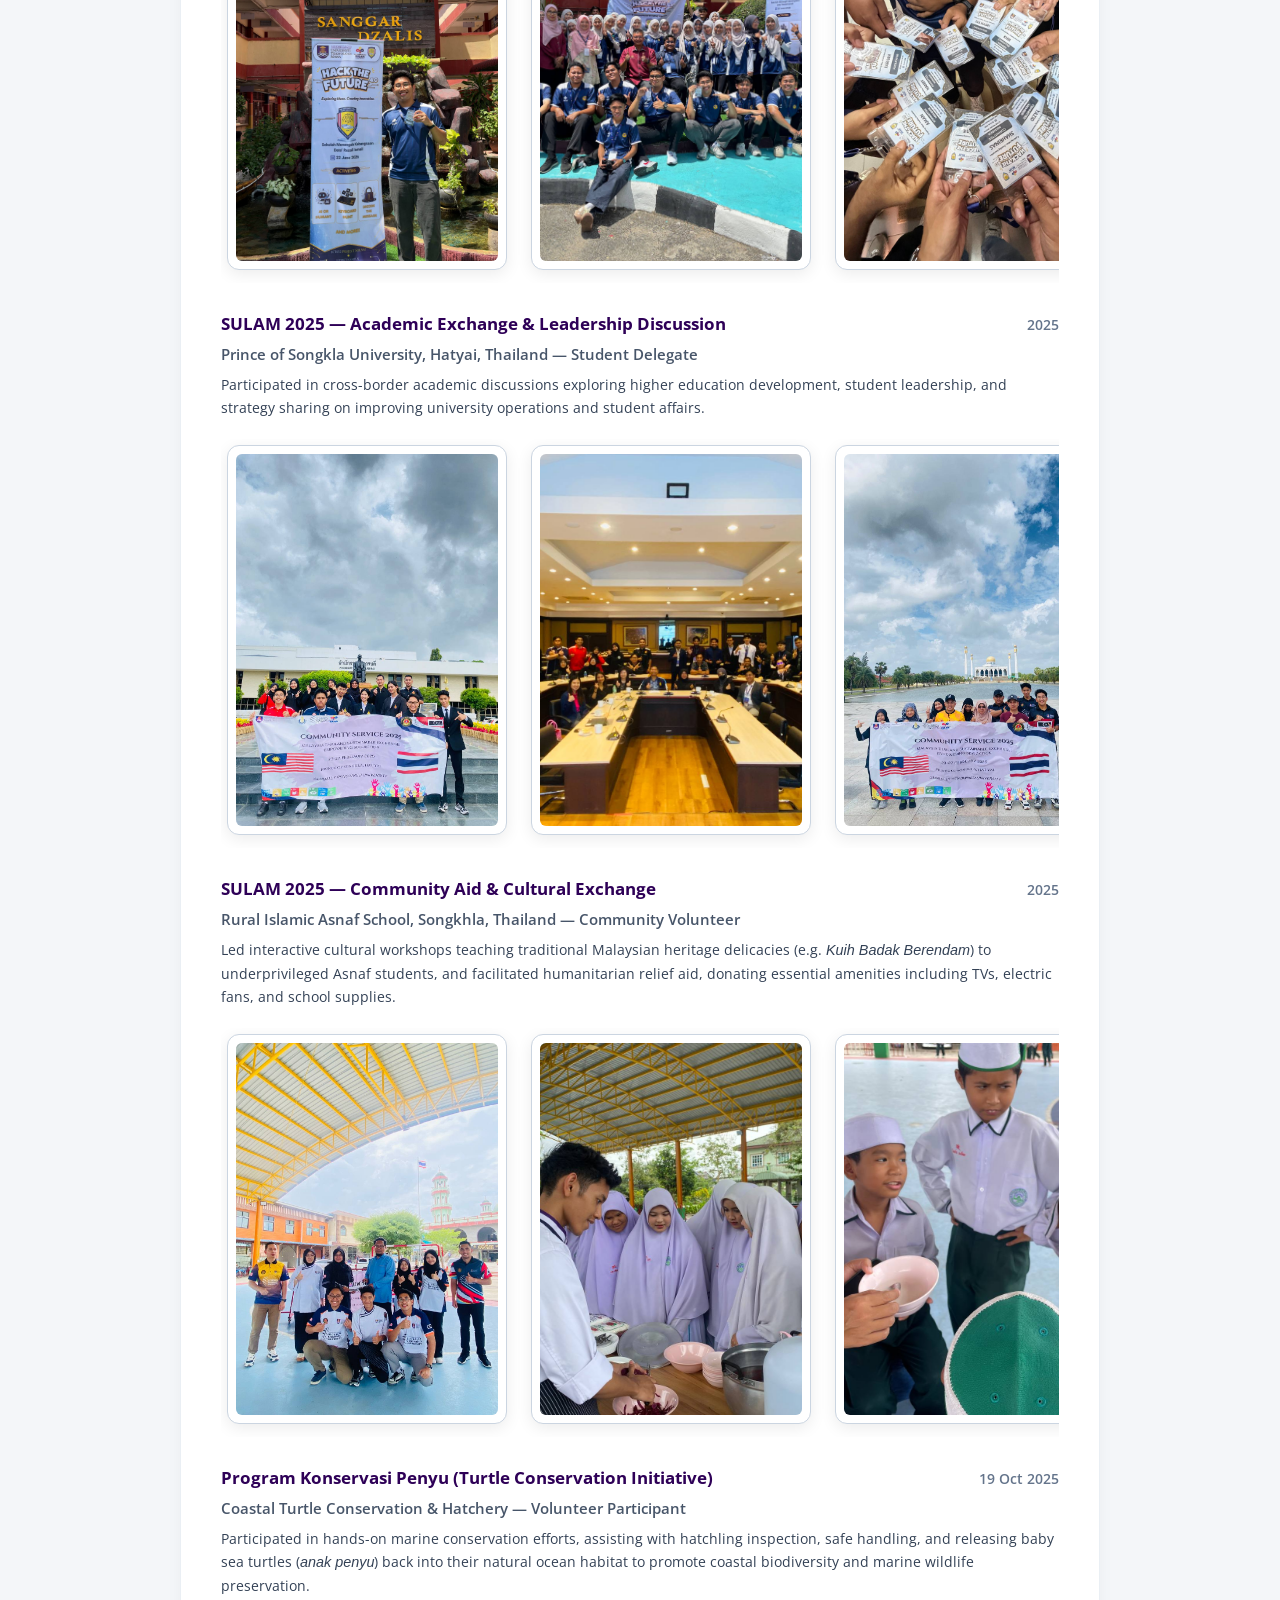
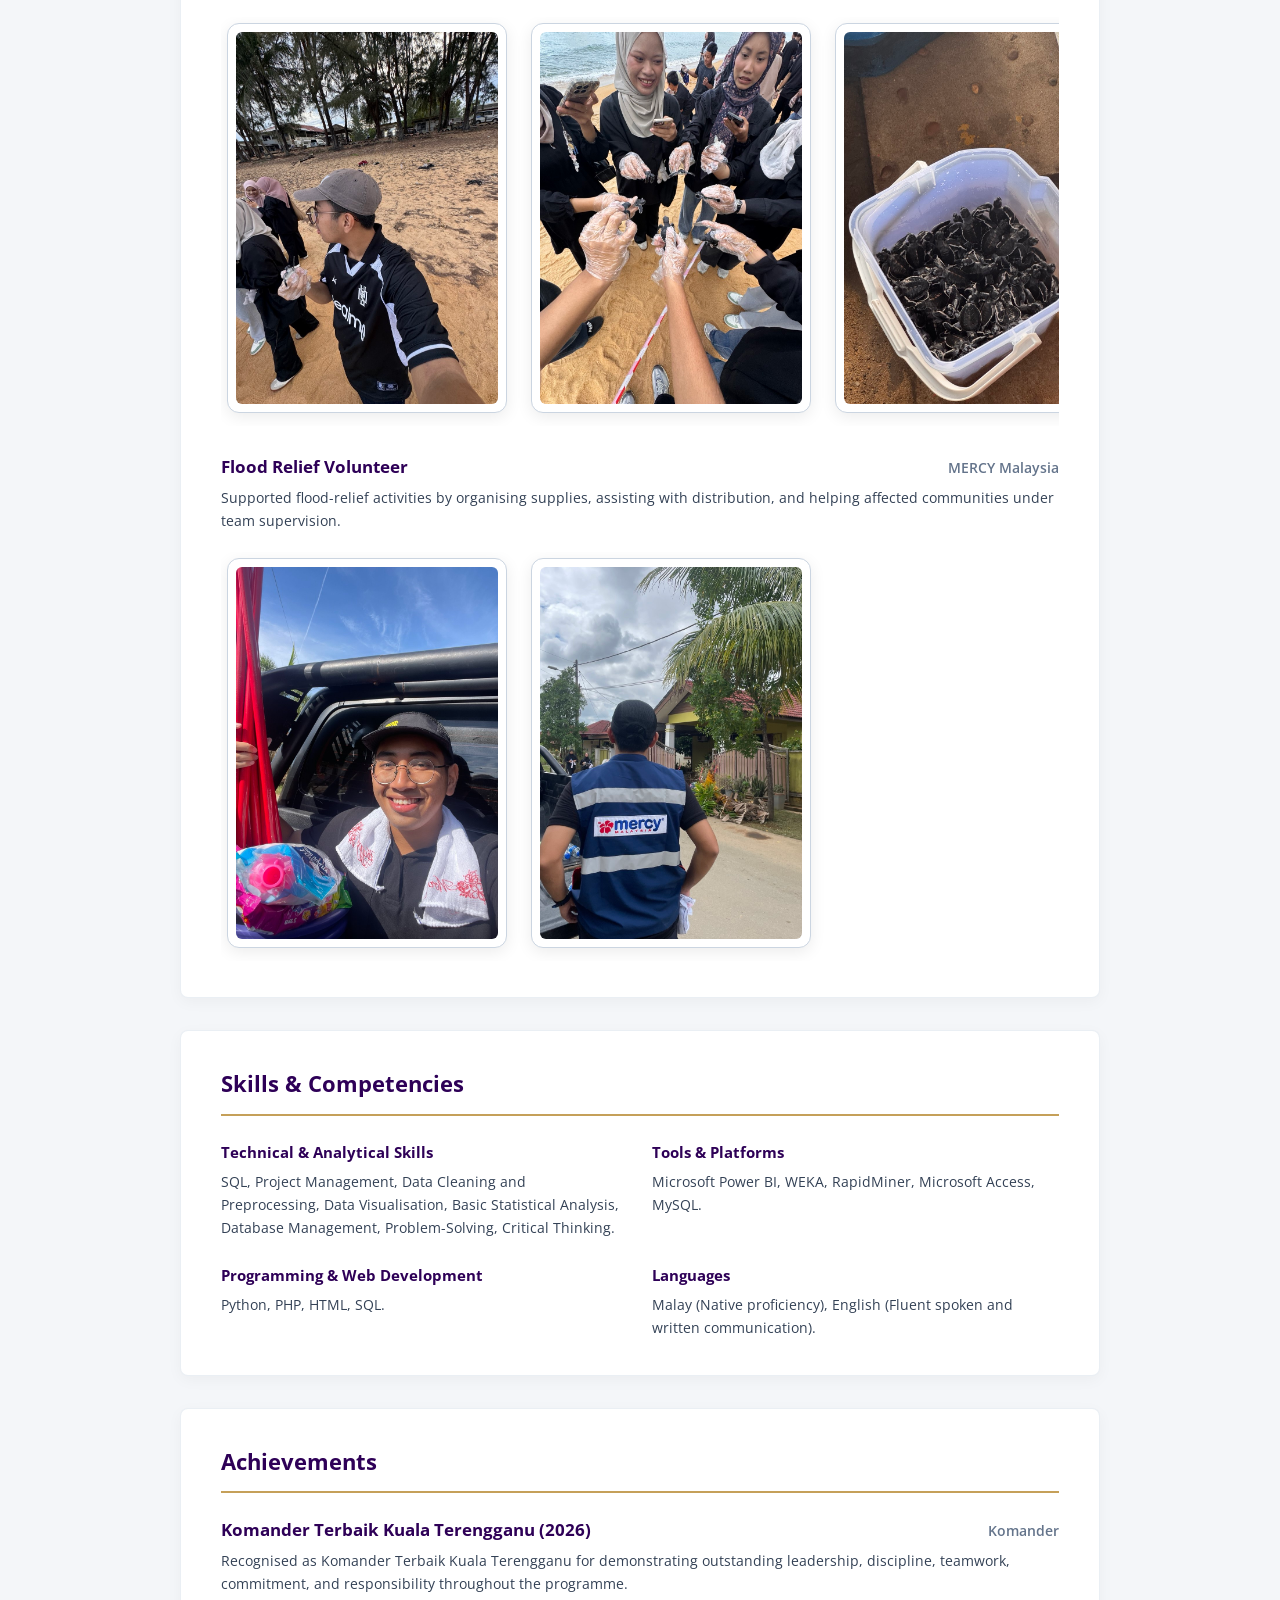
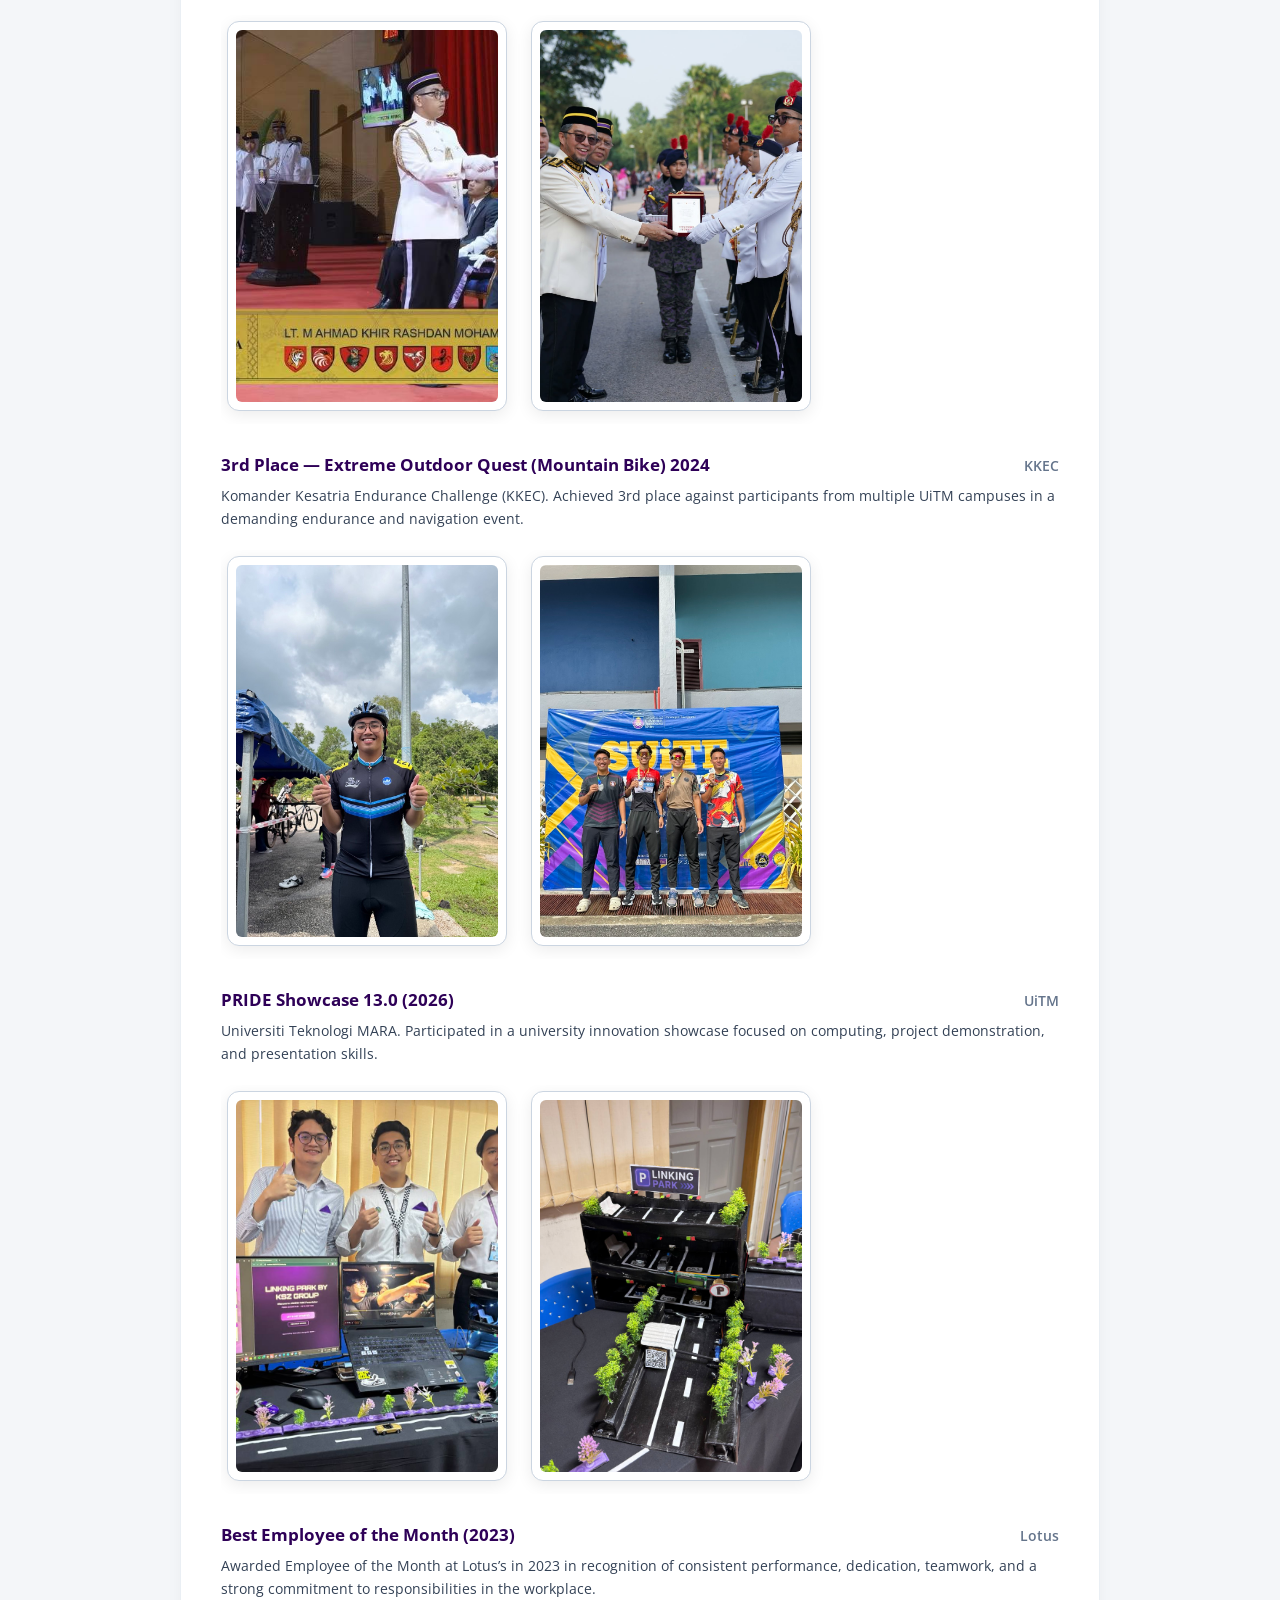
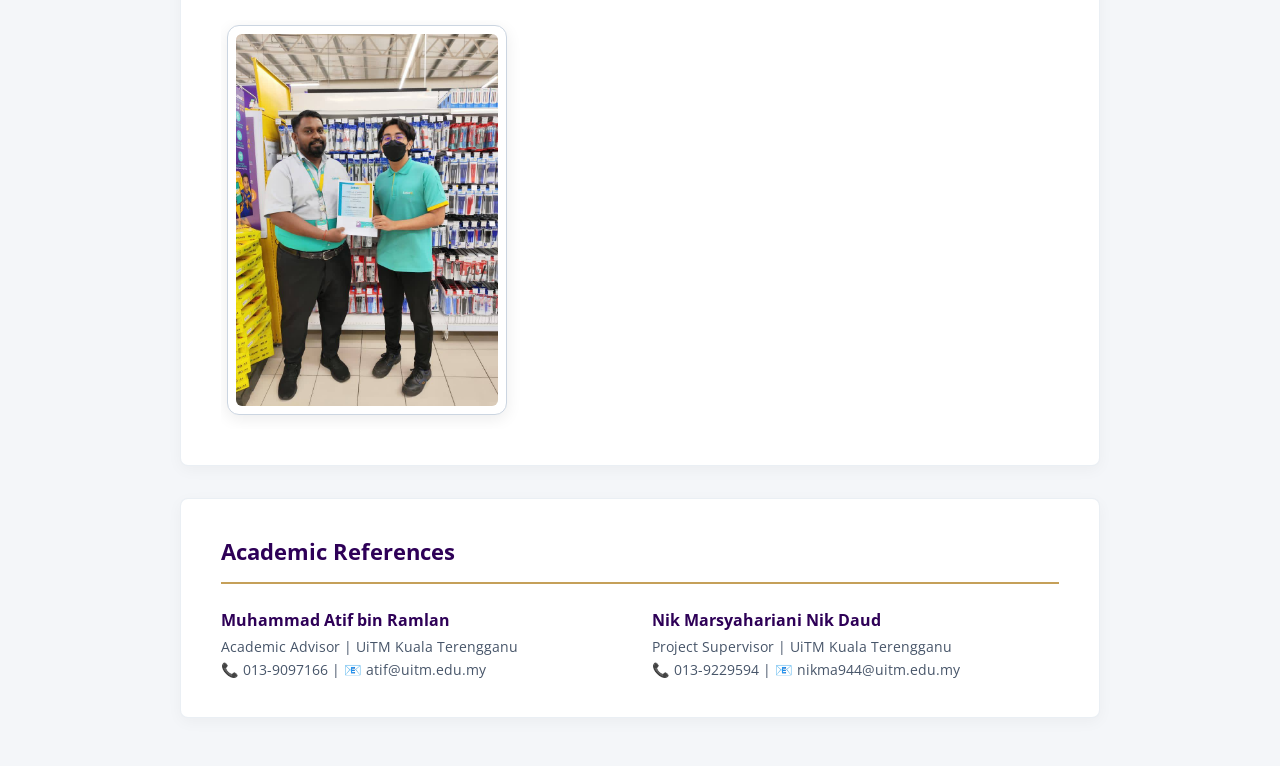
==== commit cd4394ca: "Update Pantun Remix project button link to GitHub repository" ====
--- a/index.html
+++ b/index.html
@@ -71,7 +71,7 @@
         <h2 class="card-title">Career Objective</h2>
         <div class="card-divider"></div>
         <p class="prose-text">
-          I am a dependable, responsible, and detail-oriented Semester 6 <strong>Bachelor of Information Systems (Hons.) Business Computing</strong> student with a current CGPA of 3.38. Practical academic experience in SQL and database management, data cleaning and preprocessing, predictive analytics, and business intelligence dashboarding using Power BI. Seeking a Data Analyst or Business Analyst internship placement from 14 September 2026 to 18 December 2026. My goal is to apply my analytical thinking, technical skills, and problem-solving abilities to provide high-quality data solutions in a professional organization.
+          I am a dependable, responsible, and detail-oriented Semester 6 <strong>Bachelor of Information Systems (Hons.) Business Computing</strong> student with a current CGPA of 3.46. Practical academic experience in SQL and database management, data cleaning and preprocessing, predictive analytics, and business intelligence dashboarding using Power BI. Seeking a Data Analyst or Business Analyst internship placement from 14 September 2026 to 18 December 2026. My goal is to apply my analytical thinking, technical skills, and problem-solving abilities to provide high-quality data solutions in a professional organization.
         </p>
       </section>
 
@@ -274,7 +274,7 @@
                 <li>Designed gamified pantun matching challenges and responsive user interface.</li>
               </ul>
             </div>
-            <a href="https://github.com/khir750" target="_blank" class="project-btn">GitHub</a>
+            <a href="https://github.com/khir750/pantun-remix" target="_blank" class="project-btn">GitHub Repo</a>
           </div>
 
           <!-- Project Card 5 -->
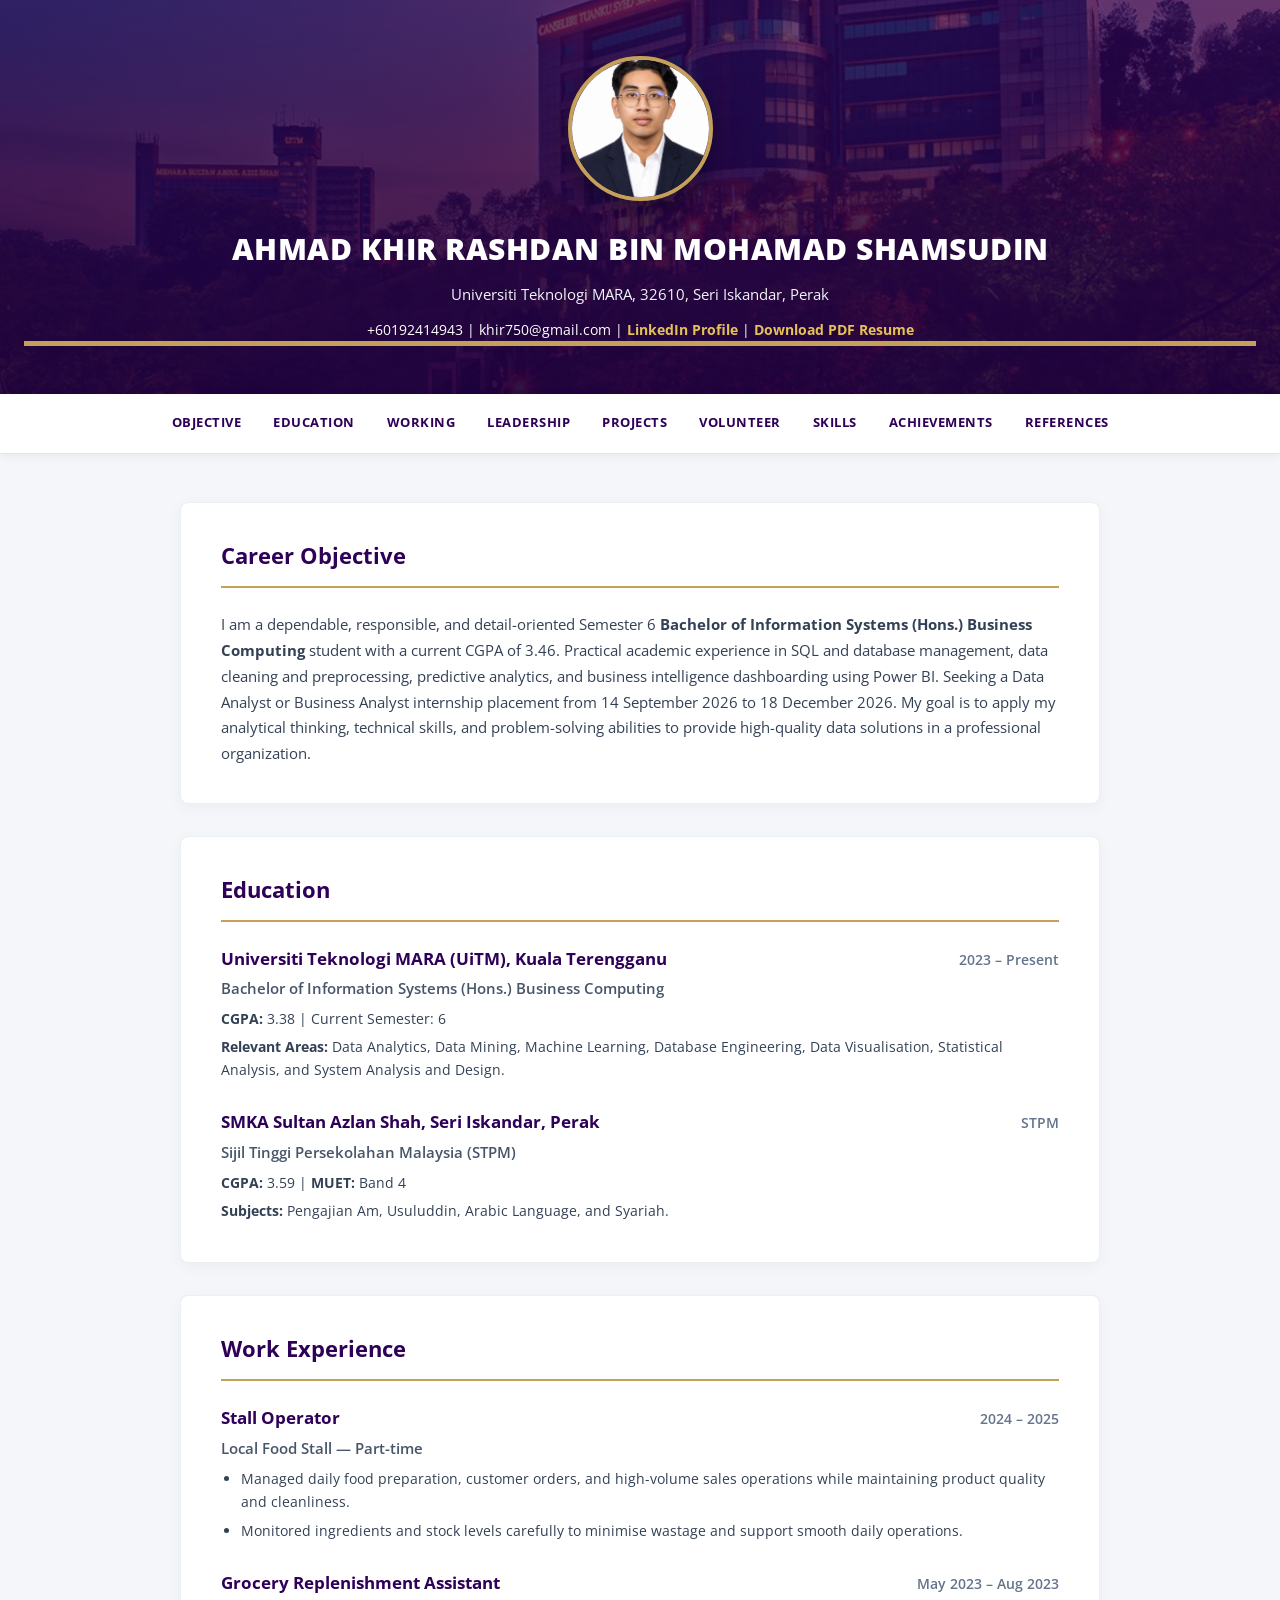
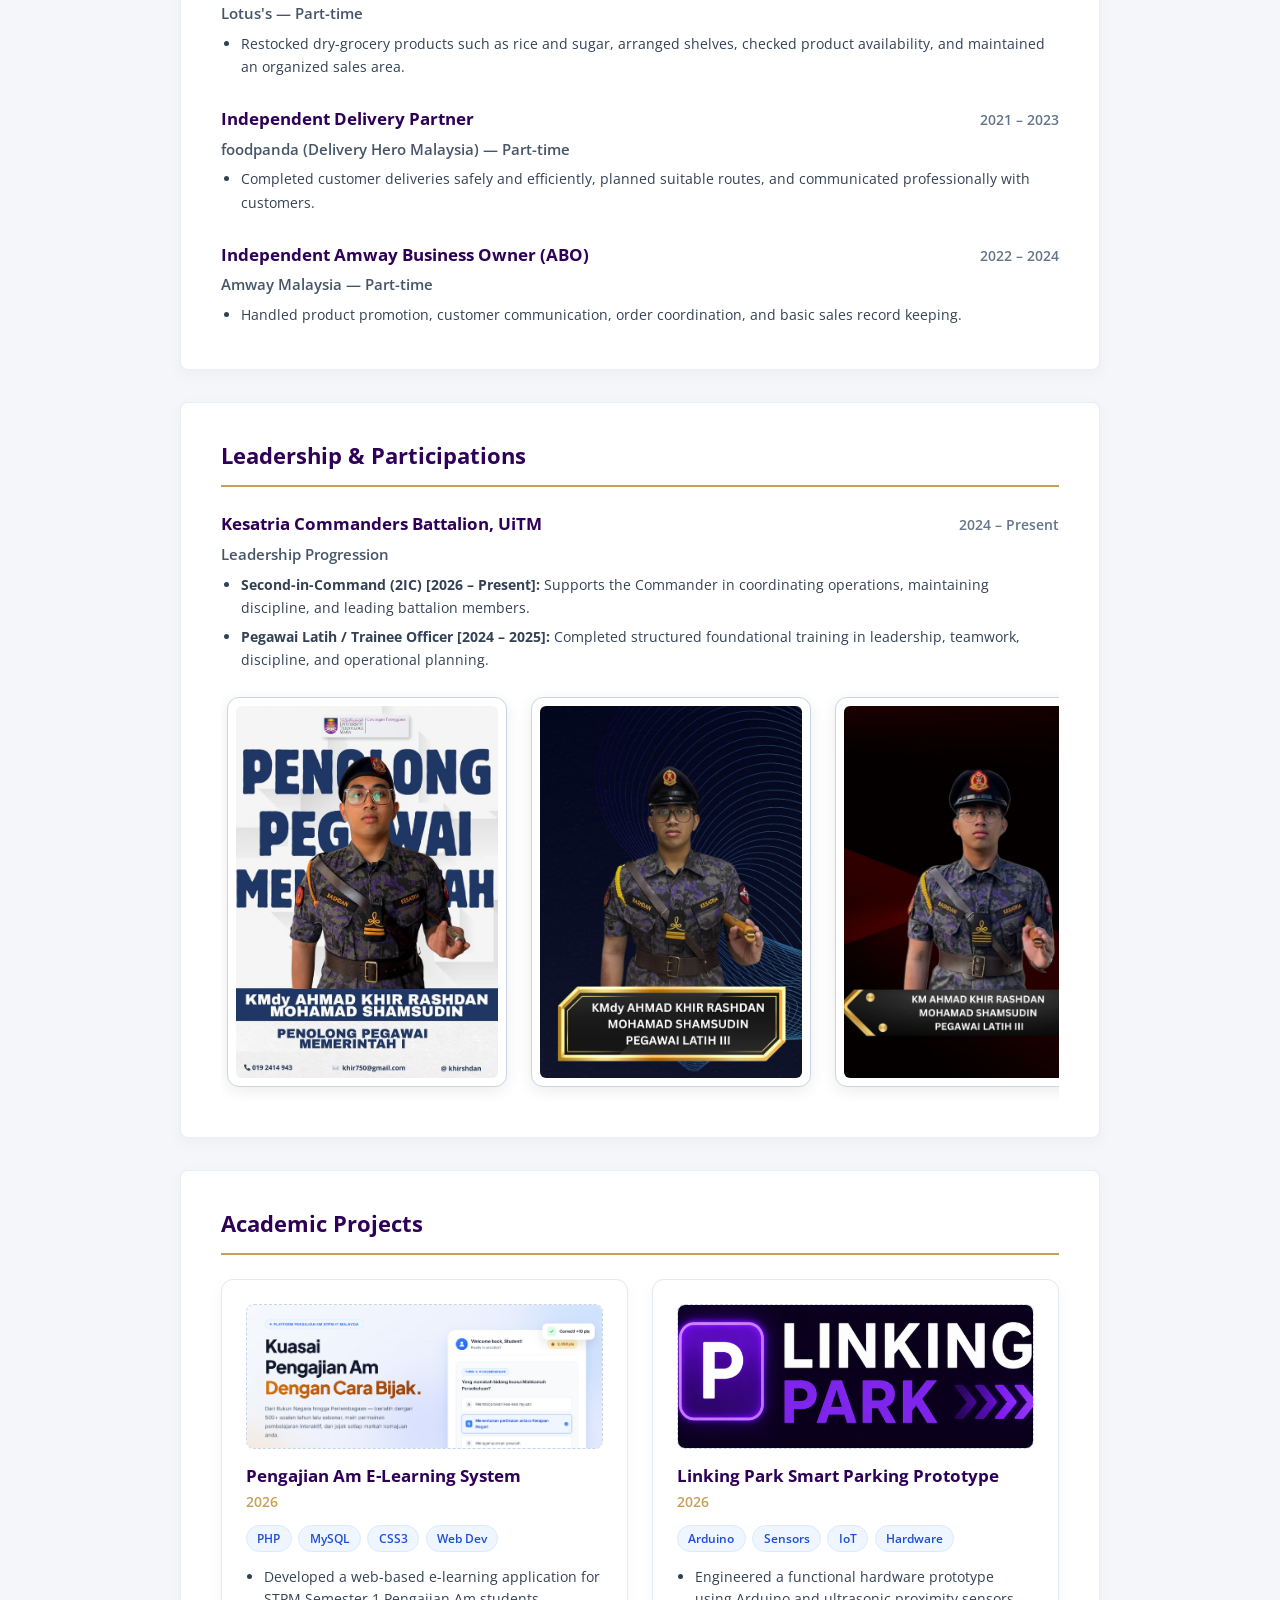
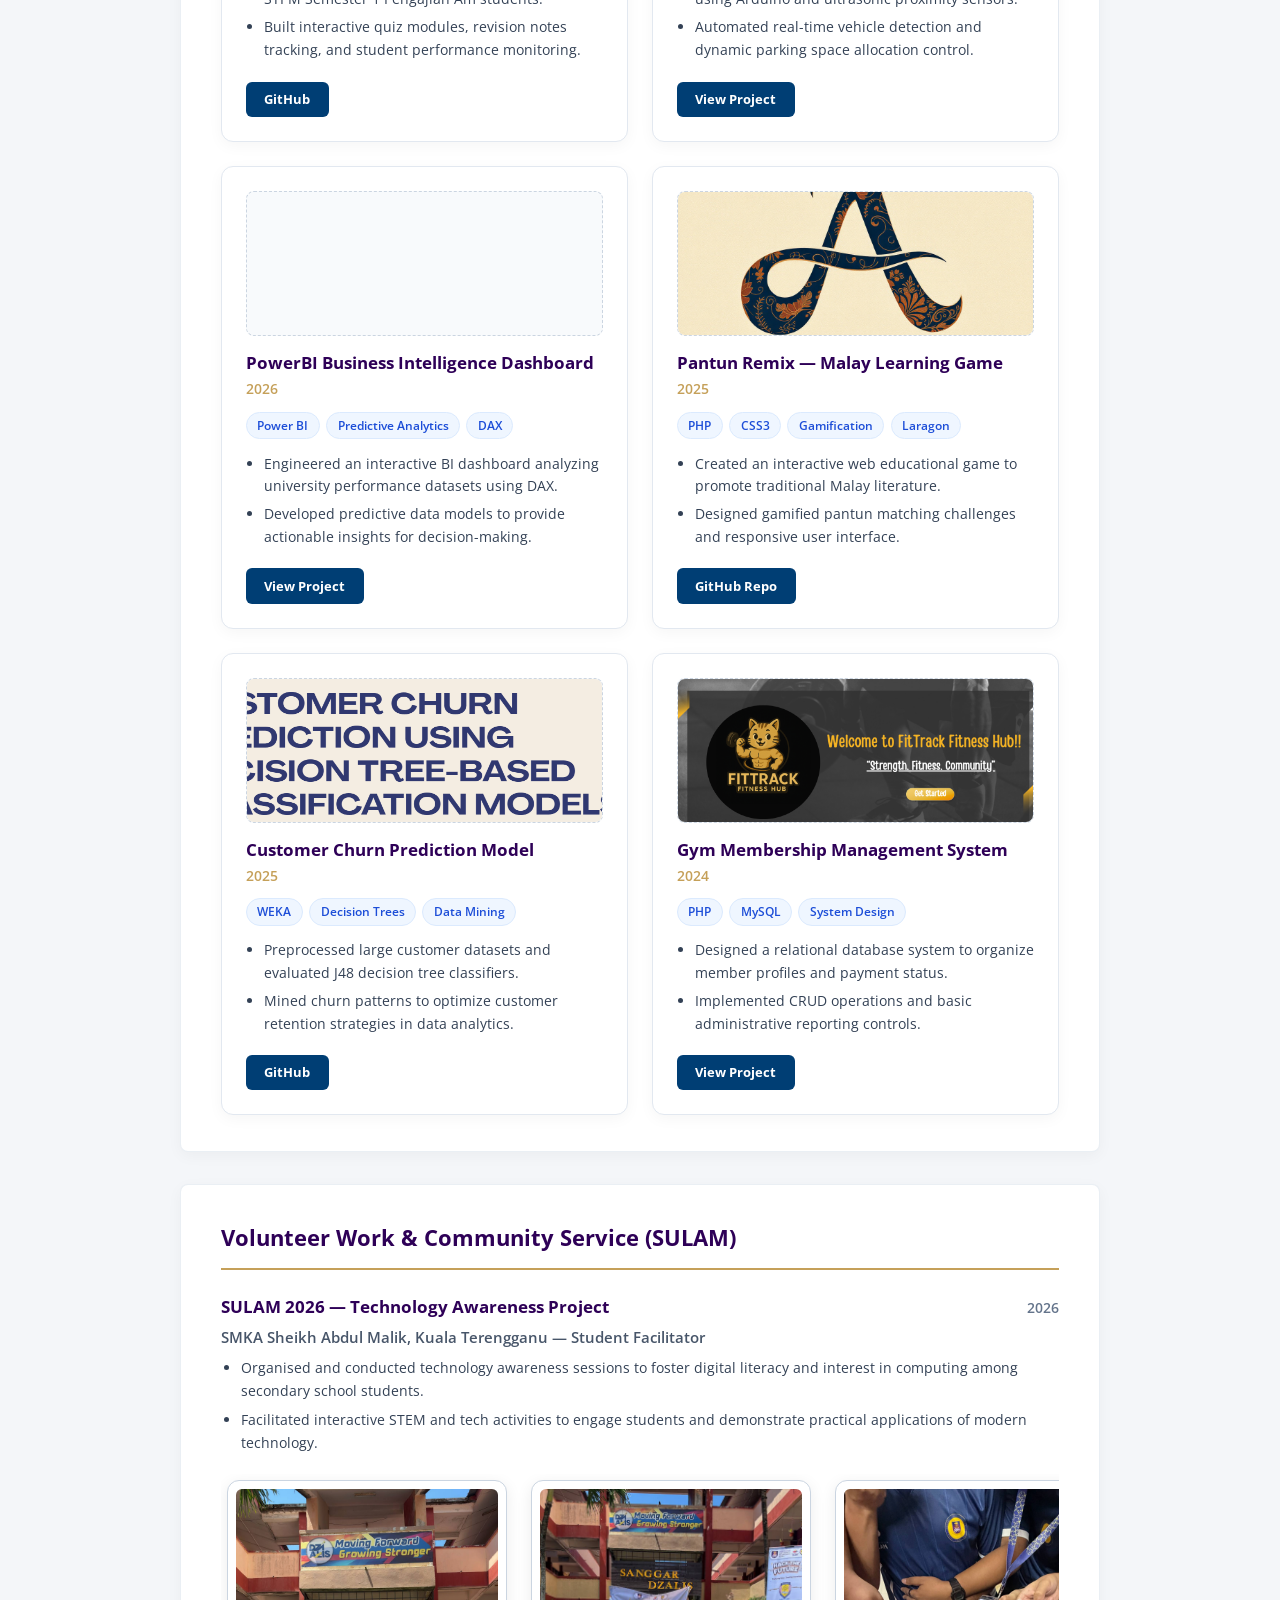
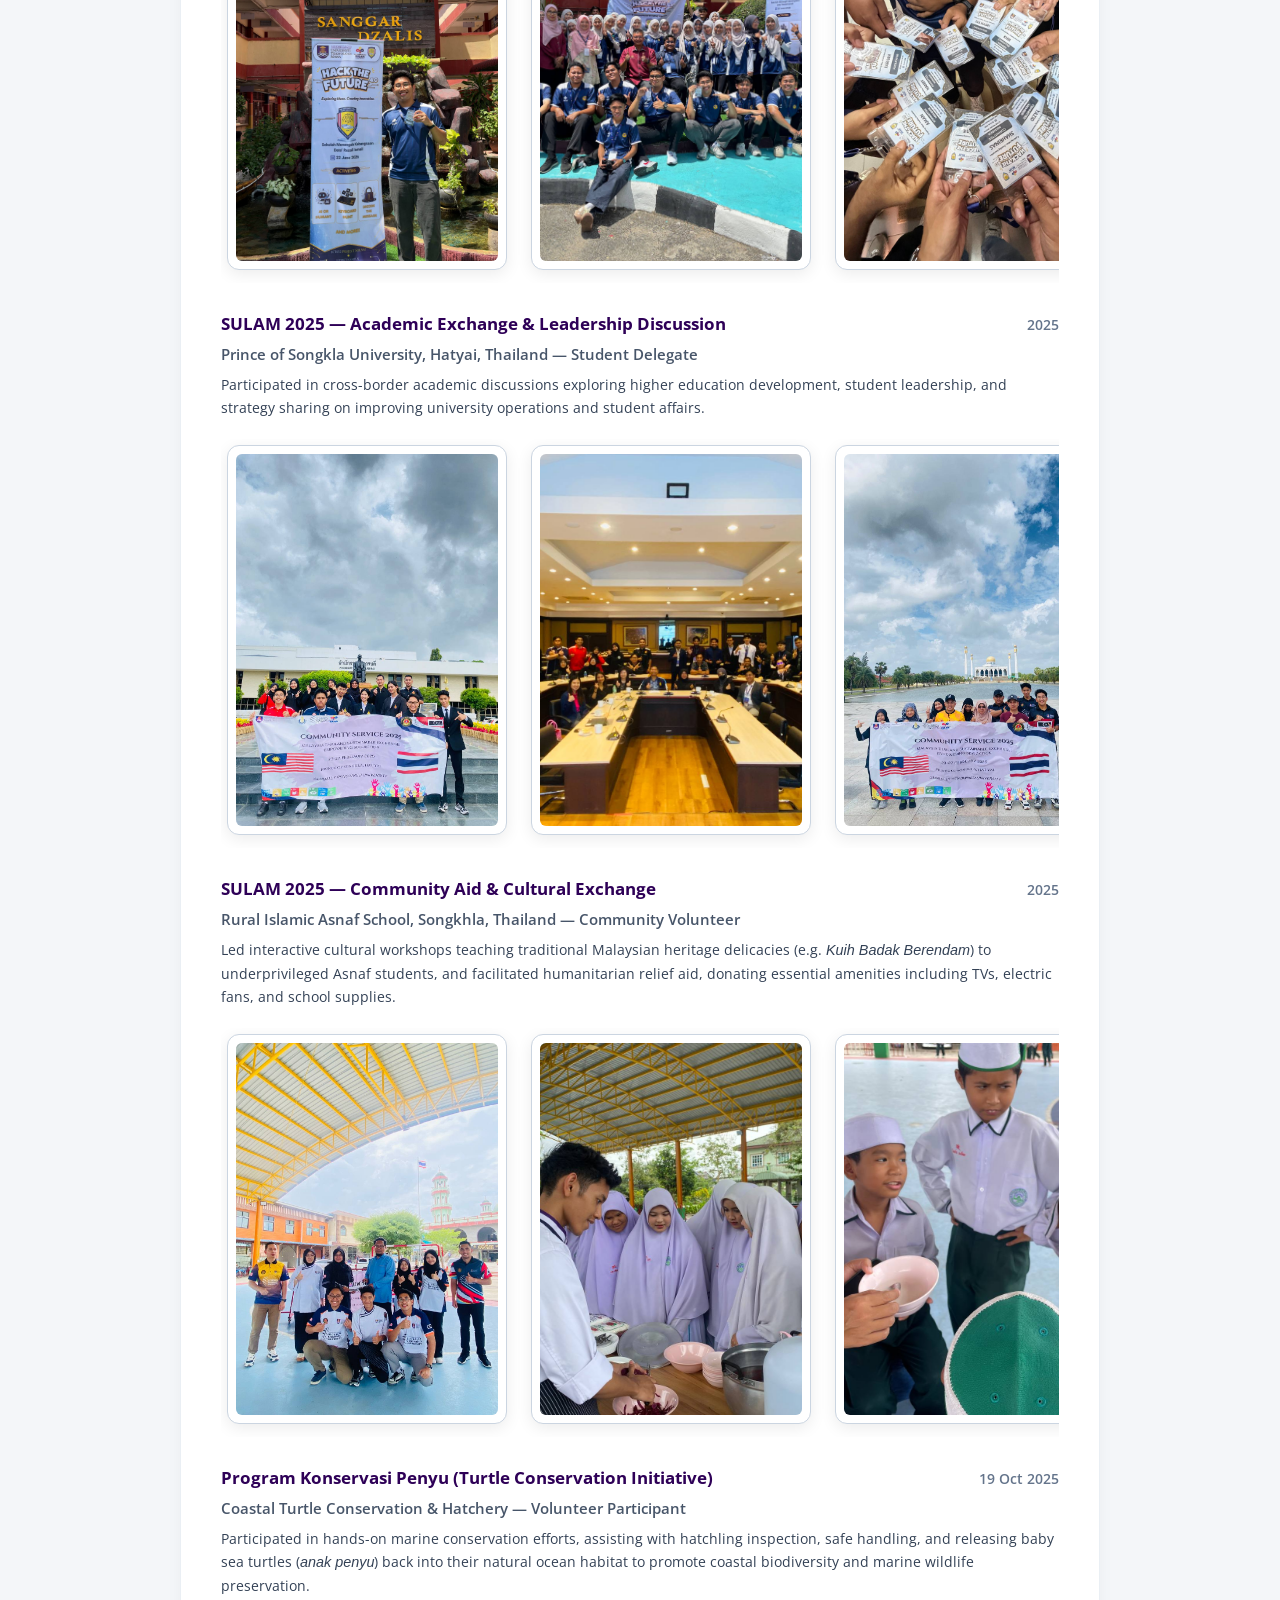
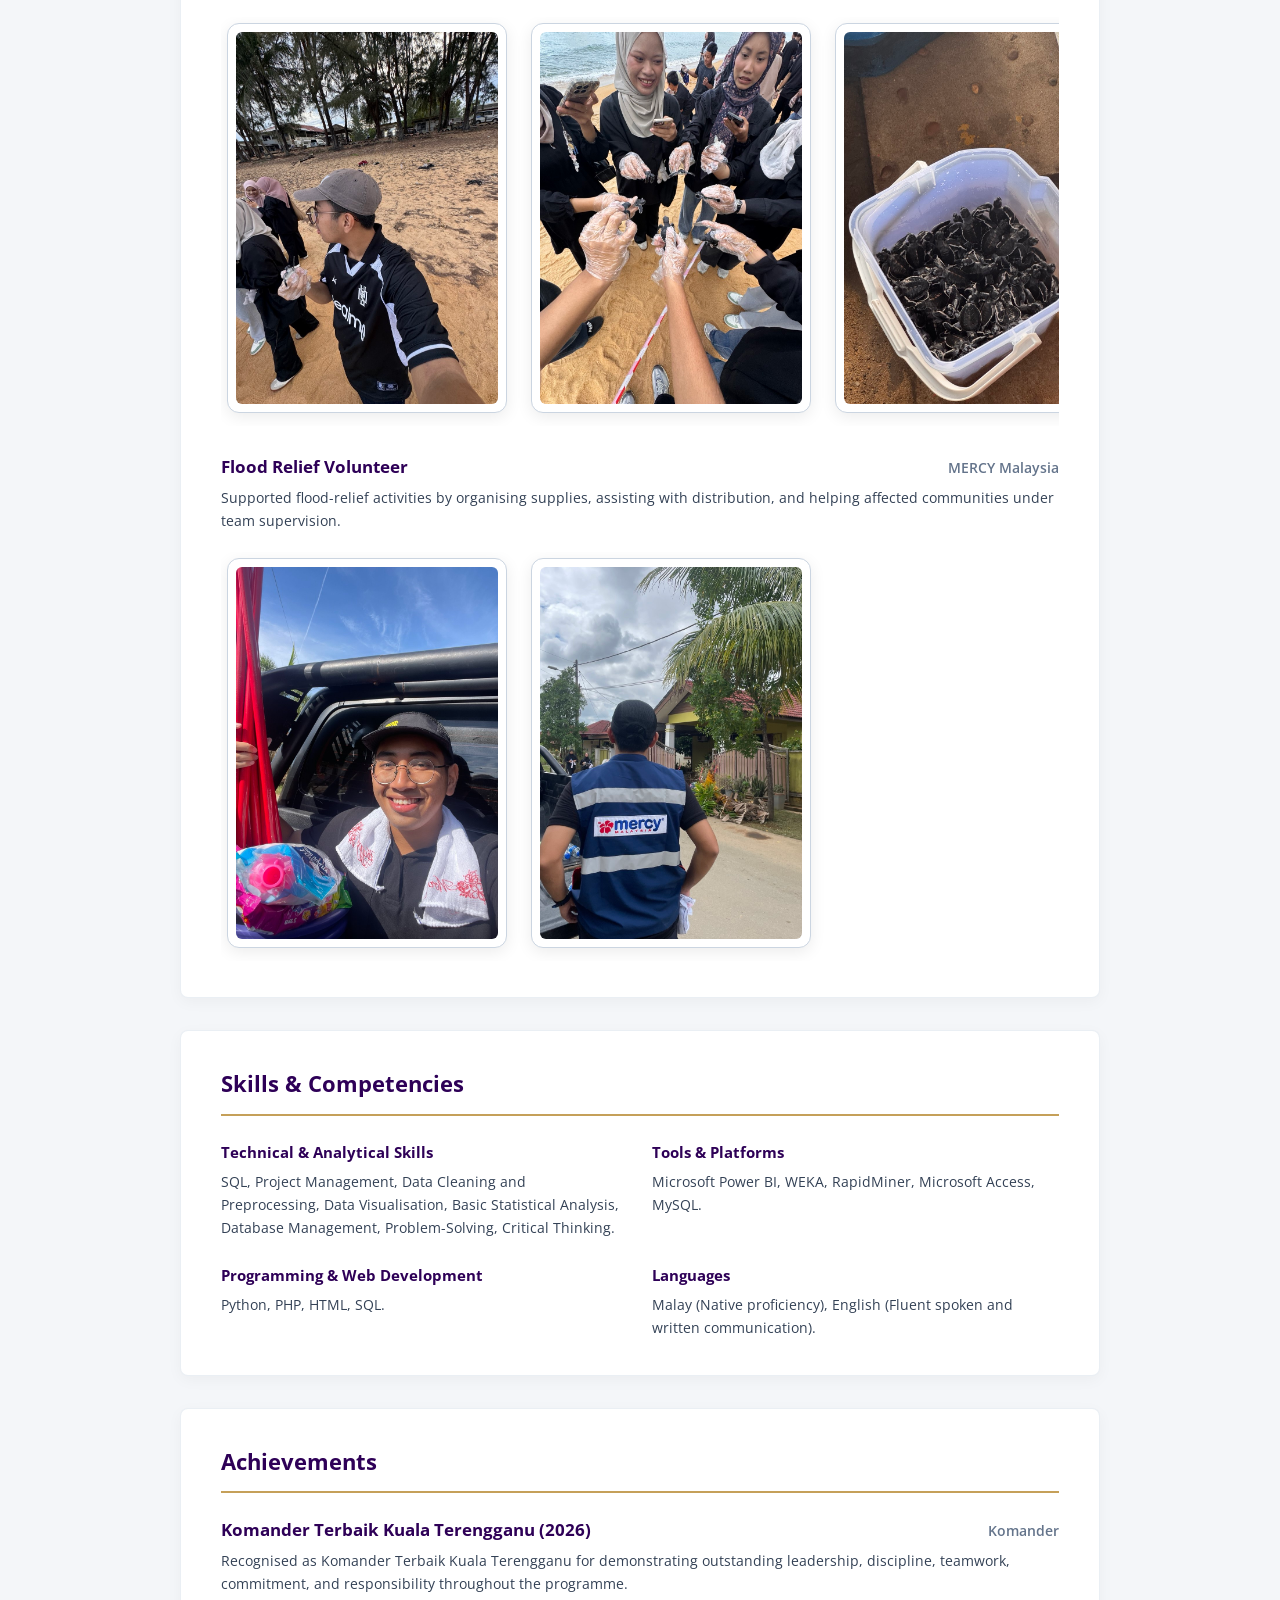
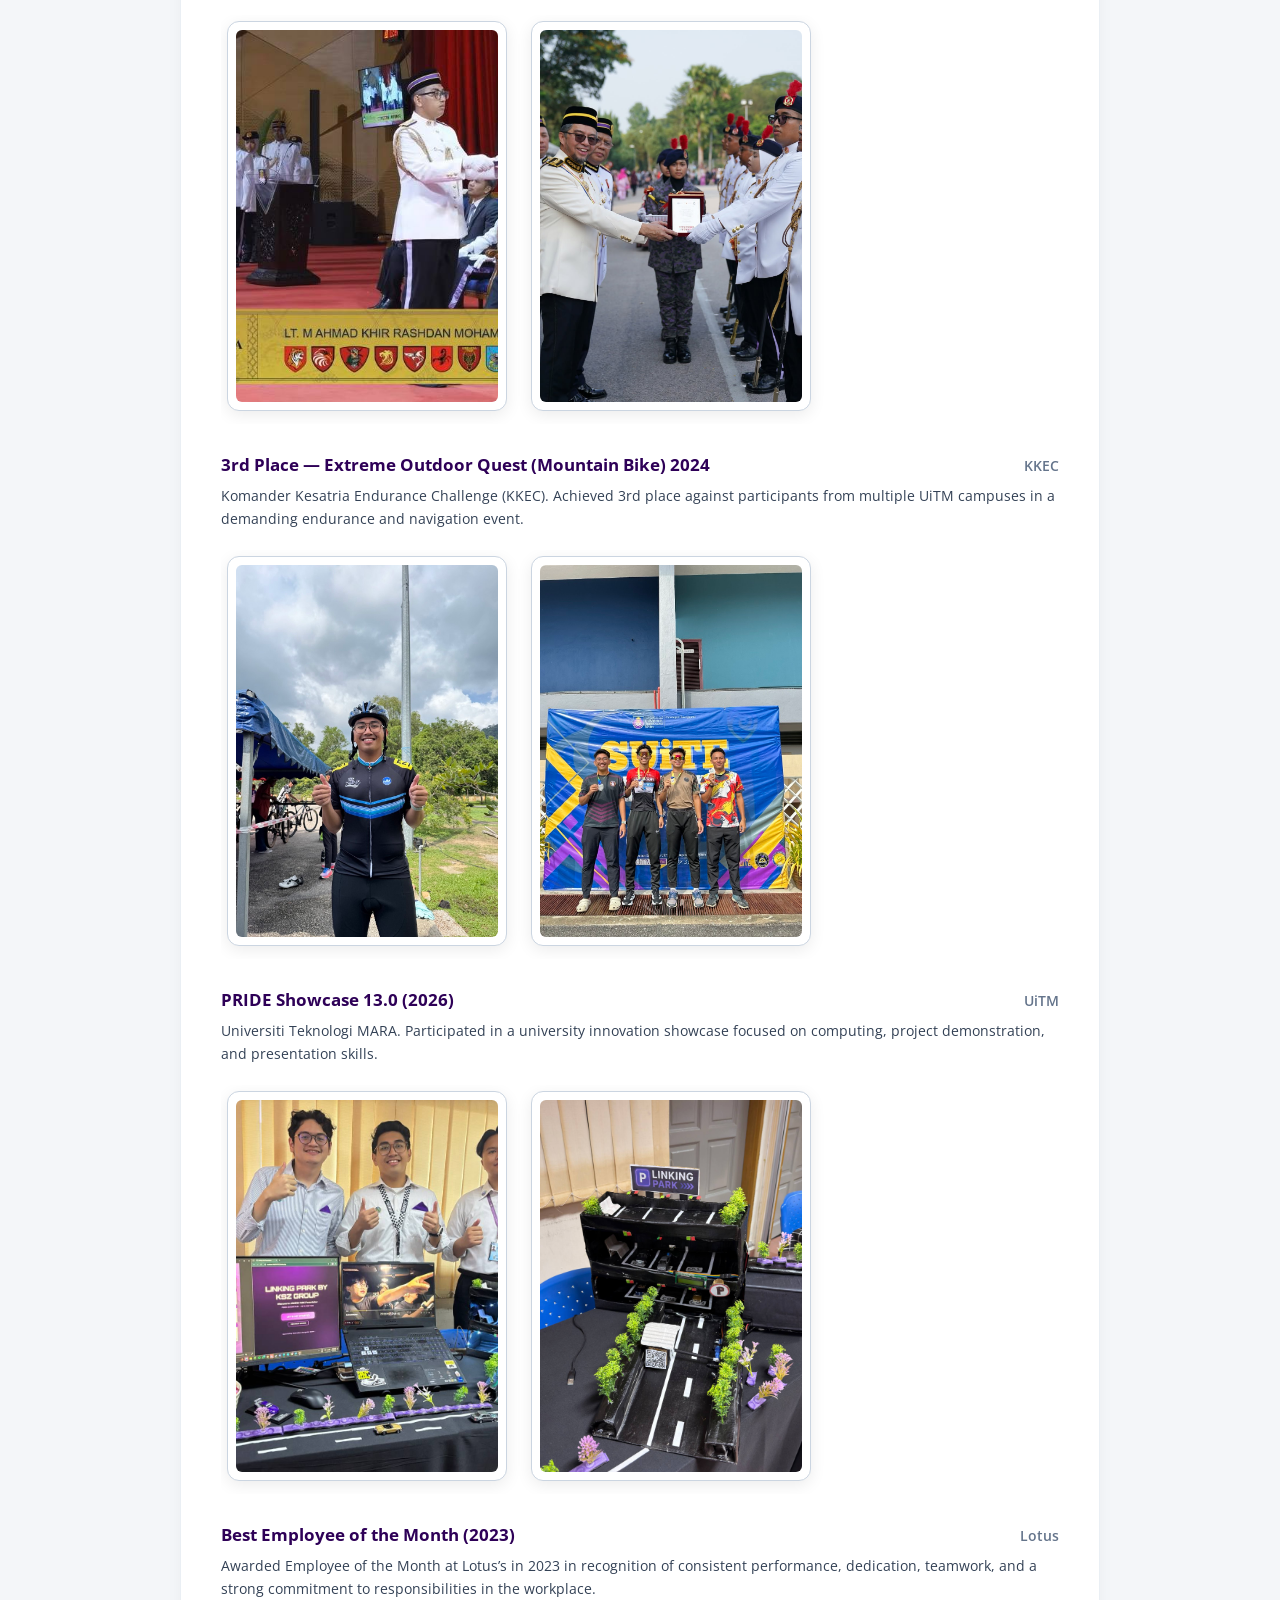
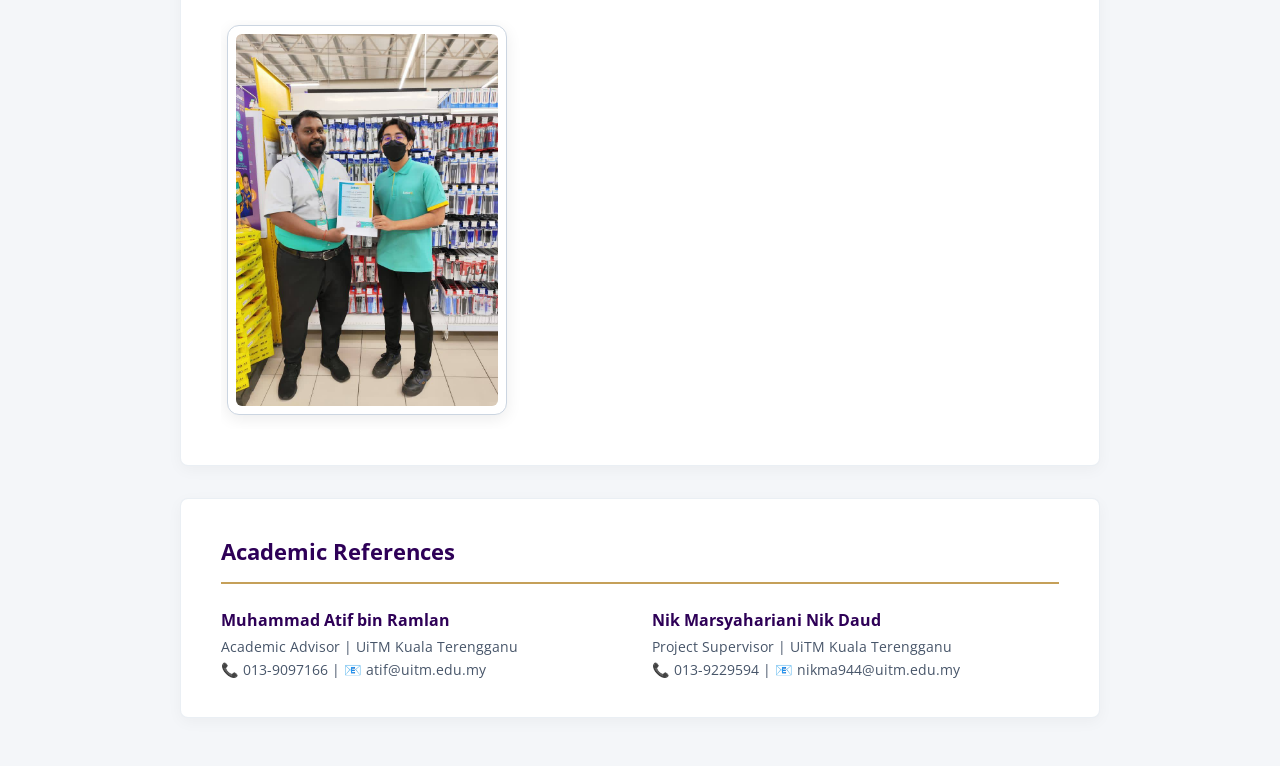
==== commit 0682de00: "Update index.html and add project images (churn.png, logo_pantun.png)" ====
--- a/index.html
+++ b/index.html
@@ -259,7 +259,7 @@
           <div class="project-card-item">
             <div>
               <div class="project-preview-frame">
-                <img src="project4.jpg" alt="Pantun Remix Game" onerror="this.style.display='none';">
+                <img src="logo_pantun.png" alt="Pantun Remix Game" onerror="this.style.display='none';">
               </div>
               <h3 class="project-title">Pantun Remix — Malay Learning Game</h3>
               <div class="project-year">2025</div>
@@ -281,7 +281,7 @@
           <div class="project-card-item">
             <div>
               <div class="project-preview-frame">
-                <img src="project5.jpg" alt="Customer Churn Prediction WEKA" onerror="this.style.display='none';">
+                <img src="churn.png" alt="Customer Churn Prediction WEKA" onerror="this.style.display='none';">
               </div>
               <h3 class="project-title">Customer Churn Prediction Model</h3>
               <div class="project-year">2025</div>
@@ -316,7 +316,7 @@
                 <li>Implemented CRUD operations and basic administrative reporting controls.</li>
               </ul>
             </div>
-            <a href="https://github.com/khir750" target="_blank" class="project-btn">View Project</a>
+            <a href="https://github.com/khir750/Gym-FITTRACK" target="_blank" class="project-btn">View Project</a>
           </div>
 
         </div>
